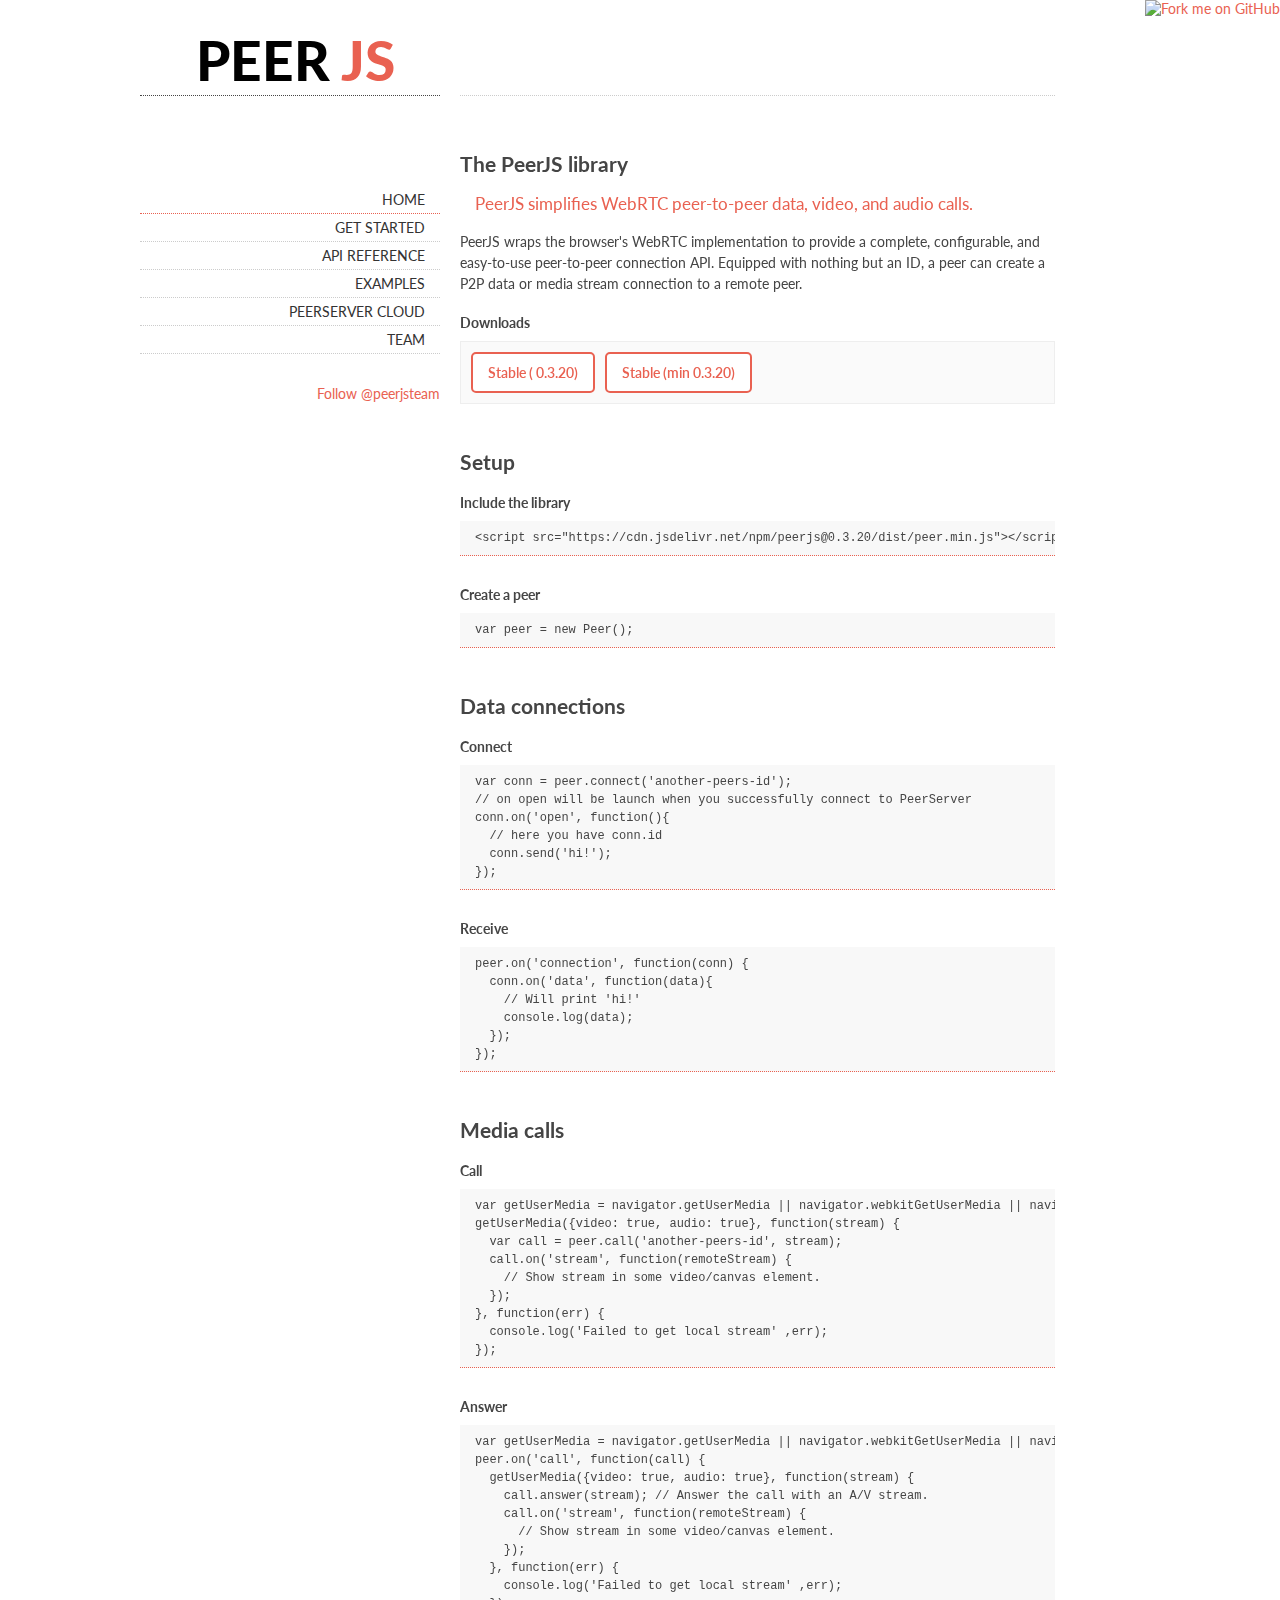
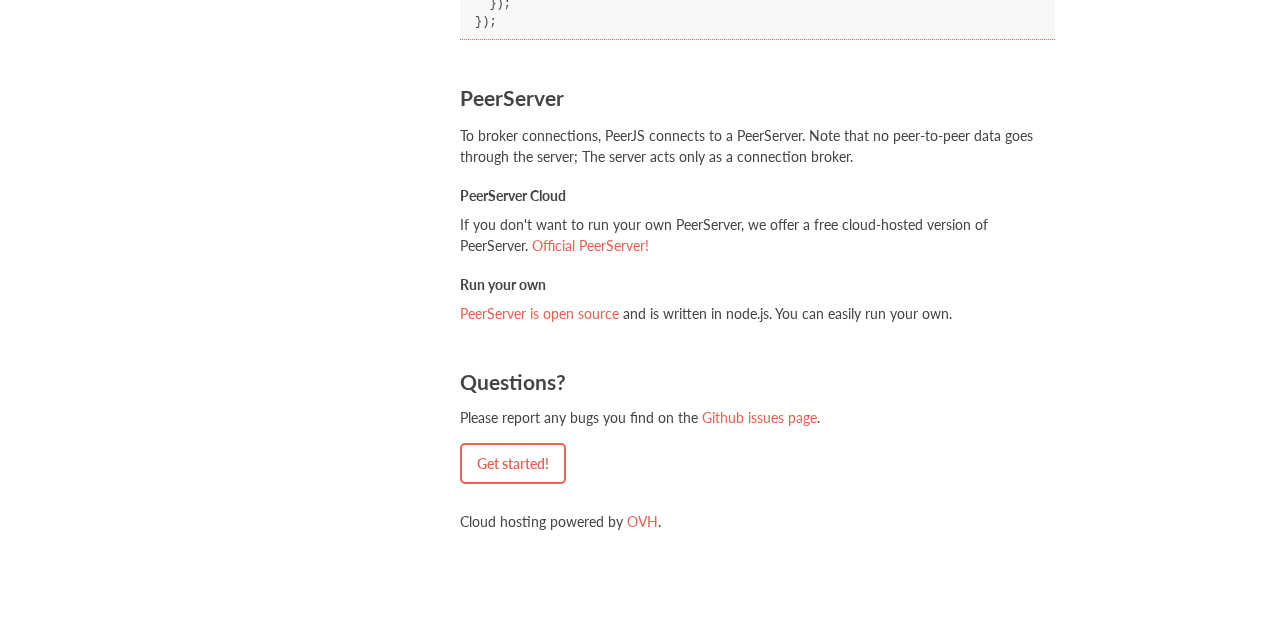
==== index.html @ 3c6e446f "init" ====
<!DOCTYPE HTML>
<html lang="en">

<head>
  <title>
    
      PeerJS - Simple peer-to-peer with WebRTC
        
  </title>
  <meta http-equiv="Content-Type" content="text/html; charset=utf-8">
  <meta http-equiv="Content-Language" content="en-us">
  <meta name="description" content="Where peers connect and data channels easily.">
  <meta name="keywords" content="peerjs datachannel p2p webrtc chrome firefox api
library peer js nodejs node javascript">

  <link href="css/style.css" rel="stylesheet" type="text/css">
  <link href="css/fonts.css" rel="stylesheet" type="text/css">
  <link href="css/button.css" rel="stylesheet" type="text/css">
  <link href="css/reveal.css" rel="stylesheet" type="text/css">
  <link href='https://fonts.googleapis.com/css?family=Lato:400,700,900italic' rel='stylesheet' type='text/css'>


  <script type="text/javascript" src="https://ajax.googleapis.com/ajax/libs/jquery/1.6.2/jquery.min.js"></script>
  <script type="text/javascript" src="js/jquery.reveal.js"></script>
  <script type="text/javascript" src="js/index.js"></script>
  <script type="text/javascript" src="js/account.js"></script>
  <link rel="shortcut icon" href="media/favicon.ico.html" />
</head>

<body>

  <a href="https://github.com/peers" id="gh-link">
    <img style="z-index: 9999;position: absolute; top: 0; right: 0; border: 0;" src="https://s3.amazonaws.com/github/ribbons/forkme_right_darkblue_121621.png"
      alt="Fork me on GitHub">
  </a>
  <div id="container">
    <div id="nav-wrap">
      <div class="sign">
        PEER
        <span class="highlight">JS</span>
      </div>
      <div id="nav">
        <a href="index.html" class="active"
          >Home</a>
        <!-- Summary, ideas, brief status. -->
        <a href="docs.html#start" >Get Started
        </a>
        <a href="docs.html#api">API Reference
        </a>
        <a href="examples.html">Examples
        </a>
        <!-- <a href="/examples" >Examples</a> -->
        <a href="peerserver.html" >PeerServer Cloud</a>
        <a href="team.html" >Team</a>
      </div>
      <div class="smbuttons">
        <iframe src="https://ghbtns.com/github-btn.html?user=peers&repo=peerjs&type=watch&count=true" allowtransparency="true" frameborder="0"
          scrolling="0" width="100" height="20"></iframe>
        <a href="https://twitter.com/peerjsteam" class="twitter-follow-button" data-show-count="false" data-lang="en">Follow @peerjsteam</a>
      </div>
    </div>
    <div id="content">
      <div id="aux-nav">
        
    <div></div>
    
      </div>
      <div id="text">
        <h2>The PeerJS library</h2>
<p class="tagline">PeerJS simplifies WebRTC peer-to-peer data, video, and audio calls.
</p>
<p>PeerJS wraps the browser's WebRTC implementation to provide a complete, configurable, and easy-to-use peer-to-peer connection
  API. Equipped with nothing but an ID, a peer can create a P2P data or media stream connection to a remote peer.

  <h4>Downloads</h4>
  <div class="downloads">
    <a href="https://cdn.jsdelivr.net/npm/peerjs@0.3.20/dist/peer.js" download>
      <div class="download beta">
        Stable (
        0.3.20)
      </div>
    </a>
    <a href="https://cdn.jsdelivr.net/npm/peerjs@0.3.20/dist/peer.min.js" download>
      <div class="download beta">
        Stable (min
        0.3.20)
      </div>
    </a>
    <div class="clear"></div>
  </div>

  <h2>Setup</h2>
  <h4>Include the library</h4>
  <pre>
&lt;script src="https://cdn.jsdelivr.net/npm/peerjs@0.3.20/dist/peer.min.js"&gt;&lt;/script&gt;
</pre>

  <h4>Create a peer</h4>
  <pre>
var peer = new Peer(); 
</pre>

  <h2>Data connections</h2>
  <h4>Connect</h4>
  <pre>
var conn = peer.connect('another-peers-id');
// on open will be launch when you successfully connect to PeerServer
conn.on('open', function(){
  // here you have conn.id
  conn.send('hi!');
});
</pre>
  <h4>Receive</h4>
  <pre>
peer.on('connection', function(conn) {
  conn.on('data', function(data){
    // Will print 'hi!'
    console.log(data);
  });
});
</pre>

  <h2>Media calls</h2>
  <h4>Call</h4>
  <pre>
var getUserMedia = navigator.getUserMedia || navigator.webkitGetUserMedia || navigator.mozGetUserMedia;
getUserMedia({video: true, audio: true}, function(stream) {
  var call = peer.call('another-peers-id', stream);
  call.on('stream', function(remoteStream) {
    // Show stream in some video/canvas element.
  });
}, function(err) {
  console.log('Failed to get local stream' ,err);
});
</pre>
  <h4>Answer</h4>
  <pre>
var getUserMedia = navigator.getUserMedia || navigator.webkitGetUserMedia || navigator.mozGetUserMedia;
peer.on('call', function(call) {
  getUserMedia({video: true, audio: true}, function(stream) {
    call.answer(stream); // Answer the call with an A/V stream.
    call.on('stream', function(remoteStream) {
      // Show stream in some video/canvas element.
    });
  }, function(err) {
    console.log('Failed to get local stream' ,err);
  });
});
</pre>


  <h2>PeerServer</h2>
  <p>To broker connections, PeerJS connects to a PeerServer. Note that no peer-to-peer data goes through the server; The
    server acts only as a connection broker.
  </p>
  <h4>PeerServer Cloud</h4>
  <p>If you don't want to run your own PeerServer, we offer a free cloud-hosted version of PeerServer.
    <a href="peerserver.html">Official PeerServer!
    </a>
  </p>
  <h4>Run your own</h4>
  <p>
    <a href="https://github.com/peers/peerjs-server">PeerServer is open source
    </a> and is written in node.js. You can easily run your own.</p>


  <h2>Questions?</h2>
  Please report any bugs you find on the
  <a href="https://github.com/peers/peerjs/issues">Github issues page</a>.
  <br/>
  <br>
  <a href="docs.html#start">
    <div class="download">Get started!</div>
  </a>
  <br>
  <br>
  <br>
  <br>
  <p>Cloud hosting powered by
    <a href="https://www.ovh.com">OVH</a>.</p>
      </div>
    </div>
  </div>
  <script>!function (d, s, id) { var js, fjs = d.getElementsByTagName(s)[0]; if (!d.getElementById(id)) { js = d.createElement(s); js.id = id; js.src = "//platform.twitter.com/widgets.js"; fjs.parentNode.insertBefore(js, fjs); } }(document, "script", "twitter-wjs");</script>
  <script type="text/javascript">

    var _gaq = _gaq || [];
    _gaq.push(['_setAccount', 'UA-38348438-1']);
    _gaq.push(['_setDomainName', 'peerjs.com']);
    _gaq.push(['_trackPageview']);

    (function () {
      var ga = document.createElement('script'); ga.type = 'text/javascript'; ga.async = true;
      ga.src = ('https:' == document.location.protocol ? 'https://ssl' : 'https://www') + '.google-analytics.com/ga.js';
      var s = document.getElementsByTagName('script')[0]; s.parentNode.insertBefore(ga, s);
    })();

  </script>
</body>

</html>
---- css/style.css ----
html {
  color: #000;
  background: #fff;
}
body,
div,
dl,
dt,
dd,
ul,
li,
ol,
pre,
code,
form,
fieldset,
legend,
input,
button,
textarea,
p,
blockquote,
th,
td {
  margin: 0;
  padding: 0;
}
table {
  border-collapse: collapse;
  border-spacing: 0;
}
fieldset,
img {
  border: 0;
}
address,
caption,
cite,
code,
dfn,
em,
th,
var,
optgroup {
  font-style: inherit;
  font-weight: inherit;
}
del,
ins {
  text-decoration: none;
}
li {
  list-style-type: none;
}
caption,
th {
  text-align: left;
}
q:before,
q:after {
  content: "";
}
abbr,
acronym {
  border: 0;
  font-variant: normal;
}
sup {
  vertical-align: baseline;
}
sub {
  vertical-align: baseline;
}
legend {
  color: #000;
}
input,
button,
textarea,
select,
optgroup,
option {
  font-family: inherit;
  font-size: inherit;
  font-style: inherit;
  font-weight: inherit;
}
input,
button,
textarea,
select {
  font-size: 100%;
}
a {
  outline: none;
} /* Gets rid of Firefox's dotted borders */
a img {
  border: none;
} /* Gets rid of IE's blue borders */

a,
a:visited {
  text-decoration: none;
  color: #e96151;
}
a:hover {
  color: #d94938;
}

h1,
h2,
h3,
h4 {
  margin: 10px 0;
  padding: 5px 0 0 0;
}

h2 {
  margin: 40px 0 15px;
}

h3 {
  margin: 10px 0 15px;
}

p,
ul,
ol,
table,
dl {
  margin: 0 0 15px;
}

.tagline {
  padding-left: 15px;
  font-size: 1.2em;
  color: #e96151;
}
#nav .active {
  border-bottom: 1px dotted #e96151;
}

tt {
  background-color: #f2f2f2;
  padding: 1px 2px;
}

code,
tt {
  font-family: Consolas, Inconsolata, "Bitstream Vera Sans Mono", Menlo, Monaco,
    "Andale Mono", "Courier New", monospace;
  font-size: 12px;
}

pre {
  margin: 0 0 25px;
  padding: 8px 15px;
  background: #f8f8f8;
  border-bottom: 1px dotted #e96151;
  overflow-x: auto;
  font-size: 12px;
  line-height: 18px;
  font-family: Consolas, Inconsolata, "Bitstream Vera Sans Mono", Menlo, Monaco,
    "Andale Mono", "Courier New", monospace;
}

html,
body {
  background-color: #fff;
  color: #333;
  min-height: 100%;
  font-family: Lato;
  font-weight: normal;
  color: #454545;
}

ul li:before {
  content: "-";
  position: relative;
  left: 0px;
  margin-right: 5px;
}
ul li {
  text-indent: 0px;
}
ul li {
  line-height: 1.4em;
}

#container {
  position: relative;
  margin: 25px auto 0 auto;
}

@media all and (min-width: 1112px) {
  html,
  body {
    font-size: 14px;
  }
  #container {
    width: 80%;
    max-width: 1000px;
  }
  #content {
    width: 70%;
    float: left;
  }
  .sign {
    background-size: 50px 50px;
    font-size: 55px;
    padding-right: 45px;
  }
  #nav {
    padding-top: 90px;
  }
  #nav-wrap {
    min-width: 250px;
    float: left;
    width: 30%;
  }
}

@media all and (max-width: 1112px) {
  html,
  body {
    font-size: 13px;
  }
  #container {
    width: 100%;
    max-width: 830px;
    min-width: 720px;
  }
  #content {
    width: 75%;
    float: left;
  }
  .sign {
    background-size: 35px 35px;
    font-size: 40px;
    padding-right: 35px;
  }
  #nav {
    padding-top: 90px;
  }
  #nav-wrap {
    min-width: 180px;
    float: left;
    width: 25%;
  }
}

#content,
#nav {
  height: 100%;
}

#content p {
  line-height: 1.5em;
}

/*#content ul li {
  display: block;
  background-color: #f8f8f8;
  padding: 3px 3px 3px 15px;
  margin-top: 5px;
}*/

#text {
  width: 85%;
  padding: 0 20px;
  background-color: #fff;
}

.sign {
  font-weight: 900;
  background-image: url(../media/logo.png.html);
  background-repeat: no-repeat;
  background-position: right center;
  text-align: right;
  color: #000;
  border-bottom: 1px dotted #454545;
  height: 70px;
  line-height: 70px;
}

@media (-webkit-min-device-pixel-ratio: 2), (min-resolution: 192dpi) {
  .sign {
    background-image: url(../media/logo_big.png.html);
  }
}

.sign .highlight {
  color: #e96151;
}
code .highlight {
  background-color: yellow;
}

#nav-wrap {
  background-color: #fff;
  text-align: right;
}
/* Navigation bar */
#nav {
  text-transform: uppercase;
}

#nav a {
  padding: 5px 15px 5px 5px;
  color: #333;
  display: block;
  text-decoration: none;
  text-shadow: 1px 1px 1px 2px #ccc;
  border-bottom: 1px dotted #ccc;
}

#nav a:hover {
  color: #e96151;
}

/* Table formatting */
.table-header {
  border-bottom: 1px dotted #e96151;
  text-transform: uppercase;
  margin-bottom: 10px;
}

.table-header .table-column {
  font-weight: bold;
}

.table-row {
  margin-bottom: 2px;
  border-bottom: 1px solid #f1f1f1;
}

.table-column {
  float: left;
  padding: 4px 0;
}

.clear {
  clear: both;
}

/* Dash page */
#apikeys .col-1 {
  width: 140px;
}

#apikeys .col-2 {
  width: 160px;
}
#apikeys .col-3 {
  float: right;
}

#apikeys,
.account {
  margin-bottom: 25px;
}

.account .col-1 {
  width: 200px;
}
.account .col-2 {
}
.account .col-3 {
  float: right;
}

/* Status page */
.notes-table {
  margin-bottom: 25px;
}
.notes-table .col-1,
.status-table .col-1 {
  width: 130px;
}
.notes-table .col-2,
.status-table .col-2 {
  width: 300px;
  float: right;
}

.status-table {
  margin-bottom: 25px;
}

.status-table .icon-ok {
  color: green;
}

.status-table .icon-remove {
  color: #666;
}
/* User Partial */

#aux-nav {
  width: 85%;
  height: 40px;
  margin-left: 20px;
  padding-top: 30px;
  position: relative;
  border-bottom: 1px dotted #ccc;
}

#text {
  margin: 50px 0 100px 0;
}

#account-menu {
  display: none;
  position: absolute;
  right: -8px;
  top: 30px;
  border: 1px solid #ccc;
  background-color: #fff;
  padding-top: 35px;
  width: 138px;
  z-index: 99;
}
.account-menu-item {
  margin: 2px;
  padding: 5px 20px 5px 0;
  text-align: right;
}

.account-menu-item:hover {
  background-color: #f8f8f8;
  cursor: pointer;
}

a .account-menu-item {
  color: #333;
}

#account-link {
  z-index: 100;
  right: 0;
  top: 40px;
  width: 100px;
  position: absolute;
  color: #666;
  line-height: 16px;
  padding-left: 20px;
  background-position: left center;
  background-repeat: no-repeat;
}
#account-link:hover,
#account-link.active {
  color: #333;
}

#login-link {
  z-index: 100;
  right: 0;
  top: 40px;
  position: absolute;
  color: #666;
  line-height: 16px;
  background-position: left center;
  background-repeat: no-repeat;
  text-align: right;
}

#login-link a {
  color: #333;
}

#login-link a:hover {
  color: #e96151;
}

/* Forms */
input[type="text"],
input[type="password"] {
  border: 0;
  font-size: 14px;
  padding: 8px 6px;
  border-bottom: 1px dotted #e96151;
  width: 226px;
  vertical-align: middle;
}
input[type="text"]:focus,
input[type="password"]:focus {
  outline: none;
  background-color: #f9f9f9;
}

.f-row {
  margin-bottom: 5px;
  height: 34px;
}

.f-col1 {
  float: left;
  line-height: 35px;
  text-align: left;
  height: 34px;
  margin-right: 25px;
}
.f-col2 {
  width: 238px;
  float: left;
  line-height: 35px;
}

.f-submit-row {
  text-align: center;
  margin: 30px 0 25px;
}

#login-box .f-col1,
#delete-modal .f-col1,
#editinfo-modal .f-col1 {
  width: 100px;
}

#register-modal .f-col1,
#deletekey-modal .f-col1,
#editpass-modal .f-col1 {
  width: 200px;
}

#newkey-modal .f-col1,
#editkey-modal .f-col1 {
  width: 250px;
}
#newkey-modal .f-col2,
#editkey-modal .f-col2 {
  width: 60px;
}
#newkey-modal input[type="text"],
#editkey-modal input[type="text"] {
  width: 50px;
}

#editplan-modal .f-row {
  height: 223px;
}

#editplan-modal .f-col1 {
  cursor: pointer;
  width: 277px;
  padding: 10px;
  border-right: 3px solid #fff;
  border-bottom: 3px solid #fff;
  border-radius: 2px;
  height: 200px;
}
#editplan-modal .f-col2 {
  cursor: pointer;
  width: 172px;
  padding: 10px;
  border-right: 3px solid #fff;
  border-bottom: 3px solid #fff;
  border-radius: 2px;
  height: 200px;
}

#editplan-modal .f-col1.selected {
  color: #fff;
  border-color: #f3aaa1;
  background-color: #e96151;
}

#editplan-modal .f-col2.selected {
  border-color: #eee;
  background-color: #f8f8f8;
}

.error-msg {
  display: none;
  color: red;
}

.cc-col {
  font-size: 10.5px;
}

/* Checkout */
.unmetered-plan {
  display: none;
}

.planselect {
  margin-bottom: 20px;
}

.downloads {
  background-color: #fafafa;
  border: 1px solid #eee;
  padding: 10px;
  margin-bottom: 20px;
}

.downloads h4 {
  padding: 0;
  margin-bottom: 10px;
}

.download,
.planchoice {
  transition: all 300ms;
  float: left;
  cursor: pointer;
  padding: 10px;
  border-right: 3px solid #fff;
  border-bottom: 3px solid #fff;
  border-radius: 2px;
  margin-bottom: 10px;
}

.download {
  background-color: #fff;
  border: 2px solid #e96151;
  margin: 0 10px 0 0;
  padding: 10px 15px;
  font-weight: 600;
  border-radius: 5px;
}

.planchoice h2 {
  padding: 0;
  margin-bottom: 5px;
}

.download:hover {
  border-color: #d94938;
  color: #d94938;
}

.planchoice:hover {
  opacity: 0.7;
}

.planchoice.free {
  color: #fff;
  width: 210px;
  margin-right: 10px;
  background-color: #33b8ff;
}

.planchoice.unmetered {
  color: #fff;
  width: 210px;
  background-color: #e96151;
}

/** Team page */
.person {
  margin-bottom: 30px;
}
.person .img {
  border-bottom: 4px solid #e96151;
}
.person .text {
}

.person .img {
  height: 90px;
  background: left bottom no-repeat;
  background-size: cover;
}
.person h3 {
  padding: 0;
  margin-bottom: 5px;
}

.person .img#michelle {
  background-image: url(../media/mb.jpg.html);
}
.person .img#eric {
  background-image: url(../media/ez.jpg.html);
}

.random_tagline {
  color: #e96151;
  font-weight: 700;
}

.smbuttons {
  margin-top: 25px;
  text-align: right;
}

.warning {
  font-weight: bold;
  margin-bottom: 15px;
  padding: 10px;
  background-color: #f8f8f8;
}
---- css/fonts.css ----
/*!
 *  Font Awesome 3.0.2
 *  the iconic font designed for use with Twitter Bootstrap
 *  -------------------------------------------------------
 *  The full suite of pictographic icons, examples, and documentation
 *  can be found at: http://fortawesome.github.com/Font-Awesome/
 *
 *  License
 *  -------------------------------------------------------
 *  - The Font Awesome font is licensed under the SIL Open Font License - http://scripts.sil.org/OFL
 *  - Font Awesome CSS, LESS, and SASS files are licensed under the MIT License -
 *    http://opensource.org/licenses/mit-license.html
 *  - The Font Awesome pictograms are licensed under the CC BY 3.0 License - http://creativecommons.org/licenses/by/3.0/
 *  - Attribution is no longer required in Font Awesome 3.0, but much appreciated:
 *    "Font Awesome by Dave Gandy - http://fortawesome.github.com/Font-Awesome"

 *  Contact
 *  -------------------------------------------------------
 *  Email: dave@davegandy.com
 *  Twitter: http://twitter.com/fortaweso_me
 *  Work: Lead Product Designer @ http://kyruus.com
 */
@font-face {
  font-family: 'FontAwesome';
  src: url('../fonts/fontawesome-webfont.eot%3Fv=3.0.1');
  src: url('../fonts/fontawesome-webfont.eot%3F') format('embedded-opentype'),
    url('../fonts/fontawesome-webfont.woff%3Fv=3.0.1') format('woff'),
    url('../fonts/fontawesome-webfont.ttf%3Fv=3.0.1') format('truetype');
  font-weight: normal;
  font-style: normal;
}
/*  Font Awesome styles
    ------------------------------------------------------- */
[class^="icon-"],
[class*=" icon-"] {
  font-family: FontAwesome;
  font-weight: normal;
  font-style: normal;
  text-decoration: inherit;
  -webkit-font-smoothing: antialiased;

  /* sprites.less reset */
  display: inline;
  width: auto;
  height: auto;
  line-height: normal;
  vertical-align: baseline;
  background-image: none;
  background-position: 0% 0%;
  background-repeat: repeat;
  margin-top: 0;
}
/* more sprites.less reset */
.icon-white,
.nav-pills > .active > a > [class^="icon-"],
.nav-pills > .active > a > [class*=" icon-"],
.nav-list > .active > a > [class^="icon-"],
.nav-list > .active > a > [class*=" icon-"],
.navbar-inverse .nav > .active > a > [class^="icon-"],
.navbar-inverse .nav > .active > a > [class*=" icon-"],
.dropdown-menu > li > a:hover > [class^="icon-"],
.dropdown-menu > li > a:hover > [class*=" icon-"],
.dropdown-menu > .active > a > [class^="icon-"],
.dropdown-menu > .active > a > [class*=" icon-"],
.dropdown-submenu:hover > a > [class^="icon-"],
.dropdown-submenu:hover > a > [class*=" icon-"] {
  background-image: none;
}
[class^="icon-"]:before,
[class*=" icon-"]:before {
  text-decoration: inherit;
  display: inline-block;
  speak: none;
}
/* makes sure icons active on rollover in links */
a [class^="icon-"],
a [class*=" icon-"] {
  display: inline-block;
}
/* makes the font 33% larger relative to the icon container */
.icon-large:before {
  vertical-align: -10%;
  font-size: 1.3333333333333333em;
}
.btn [class^="icon-"],
.nav [class^="icon-"],
.btn [class*=" icon-"],
.nav [class*=" icon-"] {
  display: inline;
  /* keeps button heights with and without icons the same */

}
.btn [class^="icon-"].icon-large,
.nav [class^="icon-"].icon-large,
.btn [class*=" icon-"].icon-large,
.nav [class*=" icon-"].icon-large {
  line-height: .9em;
}

.icon-muted {
  color: #eeeeee;
}
.icon-border {
  border: solid 1px #eeeeee;
  padding: .2em .25em .15em;
  -webkit-border-radius: 3px;
  -moz-border-radius: 3px;
  border-radius: 3px;
}
.icon-2x {
  font-size: 2em;
}
.icon-2x.icon-border {
  border-width: 2px;
  -webkit-border-radius: 4px;
  -moz-border-radius: 4px;
  border-radius: 4px;
}
.icon-3x {
  font-size: 3em;
}
.icon-3x.icon-border {
  border-width: 3px;
  -webkit-border-radius: 5px;
  -moz-border-radius: 5px;
  border-radius: 5px;
}
.icon-4x {
  font-size: 4em;
}
.icon-4x.icon-border {
  border-width: 4px;
  -webkit-border-radius: 6px;
  -moz-border-radius: 6px;
  border-radius: 6px;
}
.pull-right {
  float: right;
}
.pull-left {
  float: left;
}
[class^="icon-"].pull-left,
[class*=" icon-"].pull-left {
  margin-right: .3em;
}
[class^="icon-"].pull-right,
[class*=" icon-"].pull-right {
  margin-left: .3em;
}
.btn [class^="icon-"].pull-left.icon-2x,
.btn [class*=" icon-"].pull-left.icon-2x,
.btn [class^="icon-"].pull-right.icon-2x,
.btn [class*=" icon-"].pull-right.icon-2x {
  margin-top: .18em;
}
.btn [class^="icon-"].icon-spin.icon-large,
.btn [class*=" icon-"].icon-spin.icon-large {
  line-height: .8em;
}
.btn.btn-small [class^="icon-"].pull-left.icon-2x,
.btn.btn-small [class*=" icon-"].pull-left.icon-2x,
.btn.btn-small [class^="icon-"].pull-right.icon-2x,
.btn.btn-small [class*=" icon-"].pull-right.icon-2x {
  margin-top: .25em;
}
.btn.btn-large [class^="icon-"],
.btn.btn-large [class*=" icon-"] {
  margin-top: 0;
}
.btn.btn-large [class^="icon-"].pull-left.icon-2x,
.btn.btn-large [class*=" icon-"].pull-left.icon-2x,
.btn.btn-large [class^="icon-"].pull-right.icon-2x,
.btn.btn-large [class*=" icon-"].pull-right.icon-2x {
  margin-top: .05em;
}
.btn.btn-large [class^="icon-"].pull-left.icon-2x,
.btn.btn-large [class*=" icon-"].pull-left.icon-2x {
  margin-right: .2em;
}
.btn.btn-large [class^="icon-"].pull-right.icon-2x,
.btn.btn-large [class*=" icon-"].pull-right.icon-2x {
  margin-left: .2em;
}
/*  Font Awesome uses the Unicode Private Use Area (PUA) to ensure screen
    readers do not read off random characters that represent icons */
.icon-glass:before                { content: "\f000"; }
.icon-music:before                { content: "\f001"; }
.icon-search:before               { content: "\f002"; }
.icon-envelope:before             { content: "\f003"; }
.icon-heart:before                { content: "\f004"; }
.icon-star:before                 { content: "\f005"; }
.icon-star-empty:before           { content: "\f006"; }
.icon-user:before                 { content: "\f007"; }
.icon-film:before                 { content: "\f008"; }
.icon-th-large:before             { content: "\f009"; }
.icon-th:before                   { content: "\f00a"; }
.icon-th-list:before              { content: "\f00b"; }
.icon-ok:before                   { content: "\f00c"; }
.icon-remove:before               { content: "\f00d"; }
.icon-zoom-in:before              { content: "\f00e"; }

.icon-zoom-out:before             { content: "\f010"; }
.icon-off:before                  { content: "\f011"; }
.icon-signal:before               { content: "\f012"; }
.icon-cog:before                  { content: "\f013"; }
.icon-trash:before                { content: "\f014"; }
.icon-home:before                 { content: "\f015"; }
.icon-file:before                 { content: "\f016"; }
.icon-time:before                 { content: "\f017"; }
.icon-road:before                 { content: "\f018"; }
.icon-download-alt:before         { content: "\f019"; }
.icon-download:before             { content: "\f01a"; }
.icon-upload:before               { content: "\f01b"; }
.icon-inbox:before                { content: "\f01c"; }
.icon-play-circle:before          { content: "\f01d"; }
.icon-repeat:before               { content: "\f01e"; }

/* \f020 doesn't work in Safari. all shifted one down */
.icon-refresh:before              { content: "\f021"; }
.icon-list-alt:before             { content: "\f022"; }
.icon-lock:before                 { content: "\f023"; }
.icon-flag:before                 { content: "\f024"; }
.icon-headphones:before           { content: "\f025"; }
.icon-volume-off:before           { content: "\f026"; }
.icon-volume-down:before          { content: "\f027"; }
.icon-volume-up:before            { content: "\f028"; }
.icon-qrcode:before               { content: "\f029"; }
.icon-barcode:before              { content: "\f02a"; }
.icon-tag:before                  { content: "\f02b"; }
.icon-tags:before                 { content: "\f02c"; }
.icon-book:before                 { content: "\f02d"; }
.icon-bookmark:before             { content: "\f02e"; }
.icon-print:before                { content: "\f02f"; }

.icon-camera:before               { content: "\f030"; }
.icon-font:before                 { content: "\f031"; }
.icon-bold:before                 { content: "\f032"; }
.icon-italic:before               { content: "\f033"; }
.icon-text-height:before          { content: "\f034"; }
.icon-text-width:before           { content: "\f035"; }
.icon-align-left:before           { content: "\f036"; }
.icon-align-center:before         { content: "\f037"; }
.icon-align-right:before          { content: "\f038"; }
.icon-align-justify:before        { content: "\f039"; }
.icon-list:before                 { content: "\f03a"; }
.icon-indent-left:before          { content: "\f03b"; }
.icon-indent-right:before         { content: "\f03c"; }
.icon-facetime-video:before       { content: "\f03d"; }
.icon-picture:before              { content: "\f03e"; }

.icon-pencil:before               { content: "\f040"; }
.icon-map-marker:before           { content: "\f041"; }
.icon-adjust:before               { content: "\f042"; }
.icon-tint:before                 { content: "\f043"; }
.icon-edit:before                 { content: "\f044"; }
.icon-share:before                { content: "\f045"; }
.icon-check:before                { content: "\f046"; }
.icon-move:before                 { content: "\f047"; }
.icon-step-backward:before        { content: "\f048"; }
.icon-fast-backward:before        { content: "\f049"; }
.icon-backward:before             { content: "\f04a"; }
.icon-play:before                 { content: "\f04b"; }
.icon-pause:before                { content: "\f04c"; }
.icon-stop:before                 { content: "\f04d"; }
.icon-forward:before              { content: "\f04e"; }

.icon-fast-forward:before         { content: "\f050"; }
.icon-step-forward:before         { content: "\f051"; }
.icon-eject:before                { content: "\f052"; }
.icon-chevron-left:before         { content: "\f053"; }
.icon-chevron-right:before        { content: "\f054"; }
.icon-plus-sign:before            { content: "\f055"; }
.icon-minus-sign:before           { content: "\f056"; }
.icon-remove-sign:before          { content: "\f057"; }
.icon-ok-sign:before              { content: "\f058"; }
.icon-question-sign:before        { content: "\f059"; }
.icon-info-sign:before            { content: "\f05a"; }
.icon-screenshot:before           { content: "\f05b"; }
.icon-remove-circle:before        { content: "\f05c"; }
.icon-ok-circle:before            { content: "\f05d"; }
.icon-ban-circle:before           { content: "\f05e"; }

.icon-arrow-left:before           { content: "\f060"; }
.icon-arrow-right:before          { content: "\f061"; }
.icon-arrow-up:before             { content: "\f062"; }
.icon-arrow-down:before           { content: "\f063"; }
.icon-share-alt:before            { content: "\f064"; }
.icon-resize-full:before          { content: "\f065"; }
.icon-resize-small:before         { content: "\f066"; }
.icon-plus:before                 { content: "\f067"; }
.icon-minus:before                { content: "\f068"; }
.icon-asterisk:before             { content: "\f069"; }
.icon-exclamation-sign:before     { content: "\f06a"; }
.icon-gift:before                 { content: "\f06b"; }
.icon-leaf:before                 { content: "\f06c"; }
.icon-fire:before                 { content: "\f06d"; }
.icon-eye-open:before             { content: "\f06e"; }

.icon-eye-close:before            { content: "\f070"; }
.icon-warning-sign:before         { content: "\f071"; }
.icon-plane:before                { content: "\f072"; }
.icon-calendar:before             { content: "\f073"; }
.icon-random:before               { content: "\f074"; }
.icon-comment:before              { content: "\f075"; }
.icon-magnet:before               { content: "\f076"; }
.icon-chevron-up:before           { content: "\f077"; }
.icon-chevron-down:before         { content: "\f078"; }
.icon-retweet:before              { content: "\f079"; }
.icon-shopping-cart:before        { content: "\f07a"; }
.icon-folder-close:before         { content: "\f07b"; }
.icon-folder-open:before          { content: "\f07c"; }
.icon-resize-vertical:before      { content: "\f07d"; }
.icon-resize-horizontal:before    { content: "\f07e"; }

.icon-bar-chart:before            { content: "\f080"; }
.icon-twitter-sign:before         { content: "\f081"; }
.icon-facebook-sign:before        { content: "\f082"; }
.icon-camera-retro:before         { content: "\f083"; }
.icon-key:before                  { content: "\f084"; }
.icon-cogs:before                 { content: "\f085"; }
.icon-comments:before             { content: "\f086"; }
.icon-thumbs-up:before            { content: "\f087"; }
.icon-thumbs-down:before          { content: "\f088"; }
.icon-star-half:before            { content: "\f089"; }
.icon-heart-empty:before          { content: "\f08a"; }
.icon-signout:before              { content: "\f08b"; }
.icon-linkedin-sign:before        { content: "\f08c"; }
.icon-pushpin:before              { content: "\f08d"; }
.icon-external-link:before        { content: "\f08e"; }

.icon-signin:before               { content: "\f090"; }
.icon-trophy:before               { content: "\f091"; }
.icon-github-sign:before          { content: "\f092"; }
.icon-upload-alt:before           { content: "\f093"; }
.icon-lemon:before                { content: "\f094"; }
.icon-phone:before                { content: "\f095"; }
.icon-check-empty:before          { content: "\f096"; }
.icon-bookmark-empty:before       { content: "\f097"; }
.icon-phone-sign:before           { content: "\f098"; }
.icon-twitter:before              { content: "\f099"; }
.icon-facebook:before             { content: "\f09a"; }
.icon-github:before               { content: "\f09b"; }
.icon-unlock:before               { content: "\f09c"; }
.icon-credit-card:before          { content: "\f09d"; }
.icon-rss:before                  { content: "\f09e"; }

.icon-hdd:before                  { content: "\f0a0"; }
.icon-bullhorn:before             { content: "\f0a1"; }
.icon-bell:before                 { content: "\f0a2"; }
.icon-certificate:before          { content: "\f0a3"; }
.icon-hand-right:before           { content: "\f0a4"; }
.icon-hand-left:before            { content: "\f0a5"; }
.icon-hand-up:before              { content: "\f0a6"; }
.icon-hand-down:before            { content: "\f0a7"; }
.icon-circle-arrow-left:before    { content: "\f0a8"; }
.icon-circle-arrow-right:before   { content: "\f0a9"; }
.icon-circle-arrow-up:before      { content: "\f0aa"; }
.icon-circle-arrow-down:before    { content: "\f0ab"; }
.icon-globe:before                { content: "\f0ac"; }
.icon-wrench:before               { content: "\f0ad"; }
.icon-tasks:before                { content: "\f0ae"; }

.icon-filter:before               { content: "\f0b0"; }
.icon-briefcase:before            { content: "\f0b1"; }
.icon-fullscreen:before           { content: "\f0b2"; }

.icon-group:before                { content: "\f0c0"; }
.icon-link:before                 { content: "\f0c1"; }
.icon-cloud:before                { content: "\f0c2"; }
.icon-beaker:before               { content: "\f0c3"; }
.icon-cut:before                  { content: "\f0c4"; }
.icon-copy:before                 { content: "\f0c5"; }
.icon-paper-clip:before           { content: "\f0c6"; }
.icon-save:before                 { content: "\f0c7"; }
.icon-sign-blank:before           { content: "\f0c8"; }
.icon-reorder:before              { content: "\f0c9"; }
.icon-list-ul:before              { content: "\f0ca"; }
.icon-list-ol:before              { content: "\f0cb"; }
.icon-strikethrough:before        { content: "\f0cc"; }
.icon-underline:before            { content: "\f0cd"; }
.icon-table:before                { content: "\f0ce"; }

.icon-magic:before                { content: "\f0d0"; }
.icon-truck:before                { content: "\f0d1"; }
.icon-pinterest:before            { content: "\f0d2"; }
.icon-pinterest-sign:before       { content: "\f0d3"; }
.icon-google-plus-sign:before     { content: "\f0d4"; }
.icon-google-plus:before          { content: "\f0d5"; }
.icon-money:before                { content: "\f0d6"; }
.icon-caret-down:before           { content: "\f0d7"; }
.icon-caret-up:before             { content: "\f0d8"; }
.icon-caret-left:before           { content: "\f0d9"; }
.icon-caret-right:before          { content: "\f0da"; }
.icon-columns:before              { content: "\f0db"; }
.icon-sort:before                 { content: "\f0dc"; }
.icon-sort-down:before            { content: "\f0dd"; }
.icon-sort-up:before              { content: "\f0de"; }

.icon-envelope-alt:before         { content: "\f0e0"; }
.icon-linkedin:before             { content: "\f0e1"; }
.icon-undo:before                 { content: "\f0e2"; }
.icon-legal:before                { content: "\f0e3"; }
.icon-dashboard:before            { content: "\f0e4"; }
.icon-comment-alt:before          { content: "\f0e5"; }
.icon-comments-alt:before         { content: "\f0e6"; }
.icon-bolt:before                 { content: "\f0e7"; }
.icon-sitemap:before              { content: "\f0e8"; }
.icon-umbrella:before             { content: "\f0e9"; }
.icon-paste:before                { content: "\f0ea"; }
.icon-lightbulb:before            { content: "\f0eb"; }
.icon-exchange:before             { content: "\f0ec"; }
.icon-cloud-download:before       { content: "\f0ed"; }
.icon-cloud-upload:before         { content: "\f0ee"; }

.icon-user-md:before              { content: "\f0f0"; }
.icon-stethoscope:before          { content: "\f0f1"; }
.icon-suitcase:before             { content: "\f0f2"; }
.icon-bell-alt:before             { content: "\f0f3"; }
.icon-coffee:before               { content: "\f0f4"; }
.icon-food:before                 { content: "\f0f5"; }
.icon-file-alt:before             { content: "\f0f6"; }
.icon-building:before             { content: "\f0f7"; }
.icon-hospital:before             { content: "\f0f8"; }
.icon-ambulance:before            { content: "\f0f9"; }
.icon-medkit:before               { content: "\f0fa"; }
.icon-fighter-jet:before          { content: "\f0fb"; }
.icon-beer:before                 { content: "\f0fc"; }
.icon-h-sign:before               { content: "\f0fd"; }
.icon-plus-sign-alt:before        { content: "\f0fe"; }

.icon-double-angle-left:before    { content: "\f100"; }
.icon-double-angle-right:before   { content: "\f101"; }
.icon-double-angle-up:before      { content: "\f102"; }
.icon-double-angle-down:before    { content: "\f103"; }
.icon-angle-left:before           { content: "\f104"; }
.icon-angle-right:before          { content: "\f105"; }
.icon-angle-up:before             { content: "\f106"; }
.icon-angle-down:before           { content: "\f107"; }
.icon-desktop:before              { content: "\f108"; }
.icon-laptop:before               { content: "\f109"; }
.icon-tablet:before               { content: "\f10a"; }
.icon-mobile-phone:before         { content: "\f10b"; }
.icon-circle-blank:before         { content: "\f10c"; }
.icon-quote-left:before           { content: "\f10d"; }
.icon-quote-right:before          { content: "\f10e"; }

.icon-spinner:before              { content: "\f110"; }
.icon-circle:before               { content: "\f111"; }
.icon-reply:before                { content: "\f112"; }
.icon-github-alt:before           { content: "\f113"; }
.icon-folder-close-alt:before     { content: "\f114"; }
.icon-folder-open-alt:before      { content: "\f115"; }
---- css/button.css ----
a.btn.btn-danger, a.btn.btn-danger:hover, a.btn.btn-danger:visited {
  color: #fff;
}

a.btn {
  color: #333;
}

.btn {
  display: inline-block;
  *display: inline;
  padding: 4px 12px;
  margin-bottom: 0;
  *margin-left: .3em;
  font-size: 14px;
  line-height: 20px;
  color: #fff;
  text-align: center;
  text-shadow: 0 1px 1px rgba(255, 255, 255, 0.75);
  vertical-align: middle;
  cursor: pointer;
  background-color: #f5f5f5;
  *background-color: #e6e6e6;
  background-image: -moz-linear-gradient(top, #ffffff, #e6e6e6);
  background-image: -webkit-gradient(linear, 0 0, 0 100%, from(#ffffff), to(#e6e6e6));
  background-image: -webkit-linear-gradient(top, #ffffff, #e6e6e6);
  background-image: -o-linear-gradient(top, #ffffff, #e6e6e6);
  background-image: linear-gradient(to bottom, #ffffff, #e6e6e6);
  background-repeat: repeat-x;
  border: 1px solid #bbbbbb;
  *border: 0;
  border-color: #e6e6e6 #e6e6e6 #bfbfbf;
  border-color: rgba(0, 0, 0, 0.1) rgba(0, 0, 0, 0.1) rgba(0, 0, 0, 0.25);
  border-bottom-color: #a2a2a2;
  -webkit-border-radius: 4px;
     -moz-border-radius: 4px;
          border-radius: 4px;
  filter: progid:DXImageTransform.Microsoft.gradient(startColorstr='#ffffffff', endColorstr='#ffe6e6e6', GradientType=0);
  filter: progid:DXImageTransform.Microsoft.gradient(enabled=false);
  *zoom: 1;
  -webkit-box-shadow: inset 0 1px 0 rgba(255, 255, 255, 0.2), 0 1px 2px rgba(0, 0, 0, 0.05);
     -moz-box-shadow: inset 0 1px 0 rgba(255, 255, 255, 0.2), 0 1px 2px rgba(0, 0, 0, 0.05);
          box-shadow: inset 0 1px 0 rgba(255, 255, 255, 0.2), 0 1px 2px rgba(0, 0, 0, 0.05);
}

.btn:hover,
.btn:active,
.btn.active,
.btn.disabled,
.btn[disabled] {
  color: #333333;
  background-color: #e6e6e6;
  *background-color: #d9d9d9;
}

.btn:active,
.btn.active {
  background-color: #cccccc \9;
}

.btn:first-child {
  *margin-left: 0;
}

.btn:hover {
  color: #333333;
  text-decoration: none;
  background-position: 0 -15px;
  -webkit-transition: background-position 0.1s linear;
     -moz-transition: background-position 0.1s linear;
       -o-transition: background-position 0.1s linear;
          transition: background-position 0.1s linear;
}

.btn:focus {
  outline: thin dotted #333;
  outline: 5px auto -webkit-focus-ring-color;
  outline-offset: -2px;
}

.btn.active,
.btn:active {
  background-image: none;
  outline: 0;
  -webkit-box-shadow: inset 0 2px 4px rgba(0, 0, 0, 0.15), 0 1px 2px rgba(0, 0, 0, 0.05);
     -moz-box-shadow: inset 0 2px 4px rgba(0, 0, 0, 0.15), 0 1px 2px rgba(0, 0, 0, 0.05);
          box-shadow: inset 0 2px 4px rgba(0, 0, 0, 0.15), 0 1px 2px rgba(0, 0, 0, 0.05);
}

.btn.disabled,
.btn[disabled] {
  cursor: default;
  background-image: none;
  opacity: 0.65;
  filter: alpha(opacity=65);
  -webkit-box-shadow: none;
     -moz-box-shadow: none;
          box-shadow: none;
}

.btn-large {
  padding: 11px 19px;
  font-size: 17.5px;
  -webkit-border-radius: 6px;
     -moz-border-radius: 6px;
          border-radius: 6px;
}

.btn-large [class^="icon-"],
.btn-large [class*=" icon-"] {
  margin-top: 4px;
}

.btn-small {
  padding: 2px 10px;
  font-size: 11.9px;
  -webkit-border-radius: 3px;
     -moz-border-radius: 3px;
          border-radius: 3px;
}

.btn-small [class^="icon-"],
.btn-small [class*=" icon-"] {
  margin-top: 0;
}

.btn-mini [class^="icon-"],
.btn-mini [class*=" icon-"] {
  margin-top: -1px;
}

.btn-mini {
  padding: 0 6px;
  font-size: 10.5px;
  font-weight: normal;
  text-transform: none;
  -webkit-border-radius: 3px;
     -moz-border-radius: 3px;
          border-radius: 3px;
}

.btn-block {
  display: block;
  width: 100%;
  padding-right: 0;
  padding-left: 0;
  -webkit-box-sizing: border-box;
     -moz-box-sizing: border-box;
          box-sizing: border-box;
}

.btn-block + .btn-block {
  margin-top: 5px;
}

input[type="submit"].btn-block,
input[type="reset"].btn-block,
input[type="button"].btn-block {
  width: 100%;
}

.btn-primary.active,
.btn-warning.active,
.btn-danger.active,
.btn-success.active,
.btn-info.active,
.btn-inverse.active {
  color: rgba(255, 255, 255, 0.75);
}

.btn {
  border-color: #c5c5c5;
  border-color: rgba(0, 0, 0, 0.15) rgba(0, 0, 0, 0.15) rgba(0, 0, 0, 0.25);
}

.btn-primary {
  color: #ffffff;
  text-shadow: 0 -1px 0 rgba(0, 0, 0, 0.25);
  background-color: #006dcc;
  *background-color: #0044cc;
  background-image: -moz-linear-gradient(top, #0088cc, #0044cc);
  background-image: -webkit-gradient(linear, 0 0, 0 100%, from(#0088cc), to(#0044cc));
  background-image: -webkit-linear-gradient(top, #0088cc, #0044cc);
  background-image: -o-linear-gradient(top, #0088cc, #0044cc);
  background-image: linear-gradient(to bottom, #0088cc, #0044cc);
  background-repeat: repeat-x;
  border-color: #0044cc #0044cc #002a80;
  border-color: rgba(0, 0, 0, 0.1) rgba(0, 0, 0, 0.1) rgba(0, 0, 0, 0.25);
  filter: progid:DXImageTransform.Microsoft.gradient(startColorstr='#ff0088cc', endColorstr='#ff0044cc', GradientType=0);
  filter: progid:DXImageTransform.Microsoft.gradient(enabled=false);
}

.btn-primary:hover,
.btn-primary:active,
.btn-primary.active,
.btn-primary.disabled,
.btn-primary[disabled] {
  color: #ffffff;
  background-color: #0044cc;
  *background-color: #003bb3;
}

.btn-primary:active,
.btn-primary.active {
  background-color: #003399 \9;
}

.btn-warning {
  color: #ffffff;
  text-shadow: 0 -1px 0 rgba(0, 0, 0, 0.25);
  background-color: #faa732;
  *background-color: #f89406;
  background-image: -moz-linear-gradient(top, #fbb450, #f89406);
  background-image: -webkit-gradient(linear, 0 0, 0 100%, from(#fbb450), to(#f89406));
  background-image: -webkit-linear-gradient(top, #fbb450, #f89406);
  background-image: -o-linear-gradient(top, #fbb450, #f89406);
  background-image: linear-gradient(to bottom, #fbb450, #f89406);
  background-repeat: repeat-x;
  border-color: #f89406 #f89406 #ad6704;
  border-color: rgba(0, 0, 0, 0.1) rgba(0, 0, 0, 0.1) rgba(0, 0, 0, 0.25);
  filter: progid:DXImageTransform.Microsoft.gradient(startColorstr='#fffbb450', endColorstr='#fff89406', GradientType=0);
  filter: progid:DXImageTransform.Microsoft.gradient(enabled=false);
}

.btn-warning:hover,
.btn-warning:active,
.btn-warning.active,
.btn-warning.disabled,
.btn-warning[disabled] {
  color: #ffffff;
  background-color: #f89406;
  *background-color: #df8505;
}

.btn-warning:active,
.btn-warning.active {
  background-color: #c67605 \9;
}

.btn-danger {
  color: #ffffff;
  text-shadow: 0 -1px 0 rgba(0, 0, 0, 0.25);
  background-color: #da4f49;
  *background-color: #bd362f;
  background-image: -moz-linear-gradient(top, #ee5f5b, #bd362f);
  background-image: -webkit-gradient(linear, 0 0, 0 100%, from(#ee5f5b), to(#bd362f));
  background-image: -webkit-linear-gradient(top, #ee5f5b, #bd362f);
  background-image: -o-linear-gradient(top, #ee5f5b, #bd362f);
  background-image: linear-gradient(to bottom, #ee5f5b, #bd362f);
  background-repeat: repeat-x;
  border-color: #bd362f #bd362f #802420;
  border-color: rgba(0, 0, 0, 0.1) rgba(0, 0, 0, 0.1) rgba(0, 0, 0, 0.25);
  filter: progid:DXImageTransform.Microsoft.gradient(startColorstr='#ffee5f5b', endColorstr='#ffbd362f', GradientType=0);
  filter: progid:DXImageTransform.Microsoft.gradient(enabled=false);
}

.btn-danger:hover,
.btn-danger:active,
.btn-danger.active,
.btn-danger.disabled,
.btn-danger[disabled] {
  color: #ffffff;
  background-color: #bd362f;
  *background-color: #a9302a;
}

.btn-danger:active,
.btn-danger.active {
  background-color: #942a25 \9;
}

.btn-success {
  color: #ffffff;
  text-shadow: 0 -1px 0 rgba(0, 0, 0, 0.25);
  background-color: #5bb75b;
  *background-color: #51a351;
  background-image: -moz-linear-gradient(top, #62c462, #51a351);
  background-image: -webkit-gradient(linear, 0 0, 0 100%, from(#62c462), to(#51a351));
  background-image: -webkit-linear-gradient(top, #62c462, #51a351);
  background-image: -o-linear-gradient(top, #62c462, #51a351);
  background-image: linear-gradient(to bottom, #62c462, #51a351);
  background-repeat: repeat-x;
  border-color: #51a351 #51a351 #387038;
  border-color: rgba(0, 0, 0, 0.1) rgba(0, 0, 0, 0.1) rgba(0, 0, 0, 0.25);
  filter: progid:DXImageTransform.Microsoft.gradient(startColorstr='#ff62c462', endColorstr='#ff51a351', GradientType=0);
  filter: progid:DXImageTransform.Microsoft.gradient(enabled=false);
}

.btn-success:hover,
.btn-success:active,
.btn-success.active,
.btn-success.disabled,
.btn-success[disabled] {
  color: #ffffff;
  background-color: #51a351;
  *background-color: #499249;
}

.btn-success:active,
.btn-success.active {
  background-color: #408140 \9;
}

.btn-info {
  color: #ffffff;
  text-shadow: 0 -1px 0 rgba(0, 0, 0, 0.25);
  background-color: #49afcd;
  *background-color: #2f96b4;
  background-image: -moz-linear-gradient(top, #5bc0de, #2f96b4);
  background-image: -webkit-gradient(linear, 0 0, 0 100%, from(#5bc0de), to(#2f96b4));
  background-image: -webkit-linear-gradient(top, #5bc0de, #2f96b4);
  background-image: -o-linear-gradient(top, #5bc0de, #2f96b4);
  background-image: linear-gradient(to bottom, #5bc0de, #2f96b4);
  background-repeat: repeat-x;
  border-color: #2f96b4 #2f96b4 #1f6377;
  border-color: rgba(0, 0, 0, 0.1) rgba(0, 0, 0, 0.1) rgba(0, 0, 0, 0.25);
  filter: progid:DXImageTransform.Microsoft.gradient(startColorstr='#ff5bc0de', endColorstr='#ff2f96b4', GradientType=0);
  filter: progid:DXImageTransform.Microsoft.gradient(enabled=false);
}

.btn-info:hover,
.btn-info:active,
.btn-info.active,
.btn-info.disabled,
.btn-info[disabled] {
  color: #ffffff;
  background-color: #2f96b4;
  *background-color: #2a85a0;
}

.btn-info:active,
.btn-info.active {
  background-color: #24748c \9;
}

.btn-inverse {
  color: #ffffff;
  text-shadow: 0 -1px 0 rgba(0, 0, 0, 0.25);
  background-color: #363636;
  *background-color: #222222;
  background-image: -moz-linear-gradient(top, #444444, #222222);
  background-image: -webkit-gradient(linear, 0 0, 0 100%, from(#444444), to(#222222));
  background-image: -webkit-linear-gradient(top, #444444, #222222);
  background-image: -o-linear-gradient(top, #444444, #222222);
  background-image: linear-gradient(to bottom, #444444, #222222);
  background-repeat: repeat-x;
  border-color: #222222 #222222 #000000;
  border-color: rgba(0, 0, 0, 0.1) rgba(0, 0, 0, 0.1) rgba(0, 0, 0, 0.25);
  filter: progid:DXImageTransform.Microsoft.gradient(startColorstr='#ff444444', endColorstr='#ff222222', GradientType=0);
  filter: progid:DXImageTransform.Microsoft.gradient(enabled=false);
}

.btn-inverse:hover,
.btn-inverse:active,
.btn-inverse.active,
.btn-inverse.disabled,
.btn-inverse[disabled] {
  color: #ffffff;
  background-color: #222222;
  *background-color: #151515;
}

.btn-inverse:active,
.btn-inverse.active {
  background-color: #080808 \9;
}

button.btn,
input[type="submit"].btn {
  *padding-top: 3px;
  *padding-bottom: 3px;
}

button.btn::-moz-focus-inner,
input[type="submit"].btn::-moz-focus-inner {
  padding: 0;
  border: 0;
}

button.btn.btn-large,
input[type="submit"].btn.btn-large {
  *padding-top: 7px;
  *padding-bottom: 7px;
}

button.btn.btn-small,
input[type="submit"].btn.btn-small {
  *padding-top: 3px;
  *padding-bottom: 3px;
}

button.btn.btn-mini,
input[type="submit"].btn.btn-mini {
  *padding-top: 1px;
  *padding-bottom: 1px;
}

.btn-link,
.btn-link:active,
.btn-link[disabled] {
  background-color: transparent;
  background-image: none;
  -webkit-box-shadow: none;
     -moz-box-shadow: none;
          box-shadow: none;
}

.btn-link {
  color: #0088cc;
  cursor: pointer;
  border-color: transparent;
  -webkit-border-radius: 0;
     -moz-border-radius: 0;
          border-radius: 0;
}

.btn-link:hover {
  color: #005580;
  text-decoration: underline;
  background-color: transparent;
}

.btn-link[disabled]:hover {
  color: #333333;
  text-decoration: none;
}

.btn-group {
  position: relative;
  display: inline-block;
  *display: inline;
  *margin-left: .3em;
  font-size: 0;
  white-space: nowrap;
  vertical-align: middle;
  *zoom: 1;
}

.btn-group:first-child {
  *margin-left: 0;
}

.btn-group + .btn-group {
  margin-left: 5px;
}

.btn-toolbar {
  margin-top: 10px;
  margin-bottom: 10px;
  font-size: 0;
}

.btn-toolbar > .btn + .btn,
.btn-toolbar > .btn-group + .btn,
.btn-toolbar > .btn + .btn-group {
  margin-left: 5px;
}

.btn-group > .btn {
  position: relative;
  -webkit-border-radius: 0;
     -moz-border-radius: 0;
          border-radius: 0;
}

.btn-group > .btn + .btn {
  margin-left: -1px;
}

.btn-group > .btn,
.btn-group > .dropdown-menu,
.btn-group > .popover {
  font-size: 14px;
}

.btn-group > .btn-mini {
  font-size: 10.5px;
}

.btn-group > .btn-small {
  font-size: 11.9px;
}

.btn-group > .btn-large {
  font-size: 17.5px;
}

.btn-group > .btn:first-child {
  margin-left: 0;
  -webkit-border-bottom-left-radius: 4px;
          border-bottom-left-radius: 4px;
  -webkit-border-top-left-radius: 4px;
          border-top-left-radius: 4px;
  -moz-border-radius-bottomleft: 4px;
  -moz-border-radius-topleft: 4px;
}

.btn-group > .btn:last-child,
.btn-group > .dropdown-toggle {
  -webkit-border-top-right-radius: 4px;
          border-top-right-radius: 4px;
  -webkit-border-bottom-right-radius: 4px;
          border-bottom-right-radius: 4px;
  -moz-border-radius-topright: 4px;
  -moz-border-radius-bottomright: 4px;
}

.btn-group > .btn.large:first-child {
  margin-left: 0;
  -webkit-border-bottom-left-radius: 6px;
          border-bottom-left-radius: 6px;
  -webkit-border-top-left-radius: 6px;
          border-top-left-radius: 6px;
  -moz-border-radius-bottomleft: 6px;
  -moz-border-radius-topleft: 6px;
}

.btn-group > .btn.large:last-child,
.btn-group > .large.dropdown-toggle {
  -webkit-border-top-right-radius: 6px;
          border-top-right-radius: 6px;
  -webkit-border-bottom-right-radius: 6px;
          border-bottom-right-radius: 6px;
  -moz-border-radius-topright: 6px;
  -moz-border-radius-bottomright: 6px;
}

.btn-group > .btn:hover,
.btn-group > .btn:focus,
.btn-group > .btn:active,
.btn-group > .btn.active {
  z-index: 2;
}

.btn-group .dropdown-toggle:active,
.btn-group.open .dropdown-toggle {
  outline: 0;
}

.btn-group > .btn + .dropdown-toggle {
  *padding-top: 5px;
  padding-right: 8px;
  *padding-bottom: 5px;
  padding-left: 8px;
  -webkit-box-shadow: inset 1px 0 0 rgba(255, 255, 255, 0.125), inset 0 1px 0 rgba(255, 255, 255, 0.2), 0 1px 2px rgba(0, 0, 0, 0.05);
     -moz-box-shadow: inset 1px 0 0 rgba(255, 255, 255, 0.125), inset 0 1px 0 rgba(255, 255, 255, 0.2), 0 1px 2px rgba(0, 0, 0, 0.05);
          box-shadow: inset 1px 0 0 rgba(255, 255, 255, 0.125), inset 0 1px 0 rgba(255, 255, 255, 0.2), 0 1px 2px rgba(0, 0, 0, 0.05);
}

.btn-group > .btn-mini + .dropdown-toggle {
  *padding-top: 2px;
  padding-right: 5px;
  *padding-bottom: 2px;
  padding-left: 5px;
}

.btn-group > .btn-small + .dropdown-toggle {
  *padding-top: 5px;
  *padding-bottom: 4px;
}

.btn-group > .btn-large + .dropdown-toggle {
  *padding-top: 7px;
  padding-right: 12px;
  *padding-bottom: 7px;
  padding-left: 12px;
}

.btn-group.open .dropdown-toggle {
  background-image: none;
  -webkit-box-shadow: inset 0 2px 4px rgba(0, 0, 0, 0.15), 0 1px 2px rgba(0, 0, 0, 0.05);
     -moz-box-shadow: inset 0 2px 4px rgba(0, 0, 0, 0.15), 0 1px 2px rgba(0, 0, 0, 0.05);
          box-shadow: inset 0 2px 4px rgba(0, 0, 0, 0.15), 0 1px 2px rgba(0, 0, 0, 0.05);
}

.btn-group.open .btn.dropdown-toggle {
  background-color: #e6e6e6;
}

.btn-group.open .btn-primary.dropdown-toggle {
  background-color: #0044cc;
}

.btn-group.open .btn-warning.dropdown-toggle {
  background-color: #f89406;
}

.btn-group.open .btn-danger.dropdown-toggle {
  background-color: #bd362f;
}

.btn-group.open .btn-success.dropdown-toggle {
  background-color: #51a351;
}

.btn-group.open .btn-info.dropdown-toggle {
  background-color: #2f96b4;
}

.btn-group.open .btn-inverse.dropdown-toggle {
  background-color: #222222;
}

.btn .caret {
  margin-top: 8px;
  margin-left: 0;
}

.btn-mini .caret,
.btn-small .caret,
.btn-large .caret {
  margin-top: 6px;
}

.btn-large .caret {
  border-top-width: 5px;
  border-right-width: 5px;
  border-left-width: 5px;
}

.dropup .btn-large .caret {
  border-bottom-width: 5px;
}

.btn-primary .caret,
.btn-warning .caret,
.btn-danger .caret,
.btn-info .caret,
.btn-success .caret,
.btn-inverse .caret {
  border-top-color: #ffffff;
  border-bottom-color: #ffffff;
}

.btn-group-vertical {
  display: inline-block;
  *display: inline;
  /* IE7 inline-block hack */

  *zoom: 1;
}

.btn-group-vertical > .btn {
  display: block;
  float: none;
  max-width: 100%;
  -webkit-border-radius: 0;
     -moz-border-radius: 0;
          border-radius: 0;
}

.btn-group-vertical > .btn + .btn {
  margin-top: -1px;
  margin-left: 0;
}

.btn-group-vertical > .btn:first-child {
  -webkit-border-radius: 4px 4px 0 0;
     -moz-border-radius: 4px 4px 0 0;
          border-radius: 4px 4px 0 0;
}

.btn-group-vertical > .btn:last-child {
  -webkit-border-radius: 0 0 4px 4px;
     -moz-border-radius: 0 0 4px 4px;
          border-radius: 0 0 4px 4px;
}

.btn-group-vertical > .btn-large:first-child {
  -webkit-border-radius: 6px 6px 0 0;
     -moz-border-radius: 6px 6px 0 0;
          border-radius: 6px 6px 0 0;
}

.btn-group-vertical > .btn-large:last-child {
  -webkit-border-radius: 0 0 6px 6px;
     -moz-border-radius: 0 0 6px 6px;
          border-radius: 0 0 6px 6px;
---- css/reveal.css ----
/*	--------------------------------------------------
	Reveal Modals
	-------------------------------------------------- */
		
	.reveal-modal-bg { 
		position: fixed; 
		height: 100%;
		width: 100%;
		background: #000;
		background: rgba(0,0,0,.8);
		z-index: 100;
		display: none;
		top: 0;
		left: 0; 
    display: none;
    overflow: hidden;
    background: -webkit-radial-gradient(50% 50%, ellipse closest-corner, rgba(0,0,0,0.4) 1%, rgba(0,0,0,0.725) 100%);
    background: -moz-radial-gradient(50% 50%, ellipse closest-corner, rgba(0,0,0,0.4) 1%, rgba(0,0,0,0.725) 100%);
	}
	
	.reveal-modal {
		visibility: hidden;
    background-color: #fff;
		top: 100px; 
		left: 50%;
		margin-left: -300px;
		width: 520px;
		position: absolute;
		z-index: 101;
		padding: 30px 40px 5px;
    border-radius: 2px;
    border-bottom: 5px solid #E96151;
		-moz-box-shadow: 0 0 10px rgba(0,0,0,.4);
		-webkit-box-shadow: 0 0 10px rgba(0,0,0,.4);
		-box-shadow: 0 0 10px rgba(0,0,0,.4);
		}
		
	.reveal-modal.small 		{ width: 200px; margin-left: -140px;}
	.reveal-modal.medium 		{ width: 400px; margin-left: -240px;}
	.reveal-modal.large 		{ width: 600px; margin-left: -340px;}
	.reveal-modal.xlarge 		{ width: 800px; margin-left: -440px;}
	
	.reveal-modal .close-reveal-modal {
		font-size: 22px;
		line-height: .5;
		position: absolute;
		top: 8px;
		right: 11px;
		color: #333;
		cursor: pointer;
		} 
	/*
		
	NOTES
	
	Close button entity is &#215;
	
	Example markup
	
	<div id="myModal" class="reveal-modal">
		<h2>Awesome. I have it.</h2>
		<p class="lead">Your couch.  I it's mine.</p>
		<p>Lorem ipsum dolor sit amet, consectetur adipiscing elit. In ultrices aliquet placerat. Duis pulvinar orci et nisi euismod vitae tempus lorem consectetur. Duis at magna quis turpis mattis venenatis eget id diam. </p>
		<a class="close-reveal-modal">&#215;</a>
	</div>
	
	*/
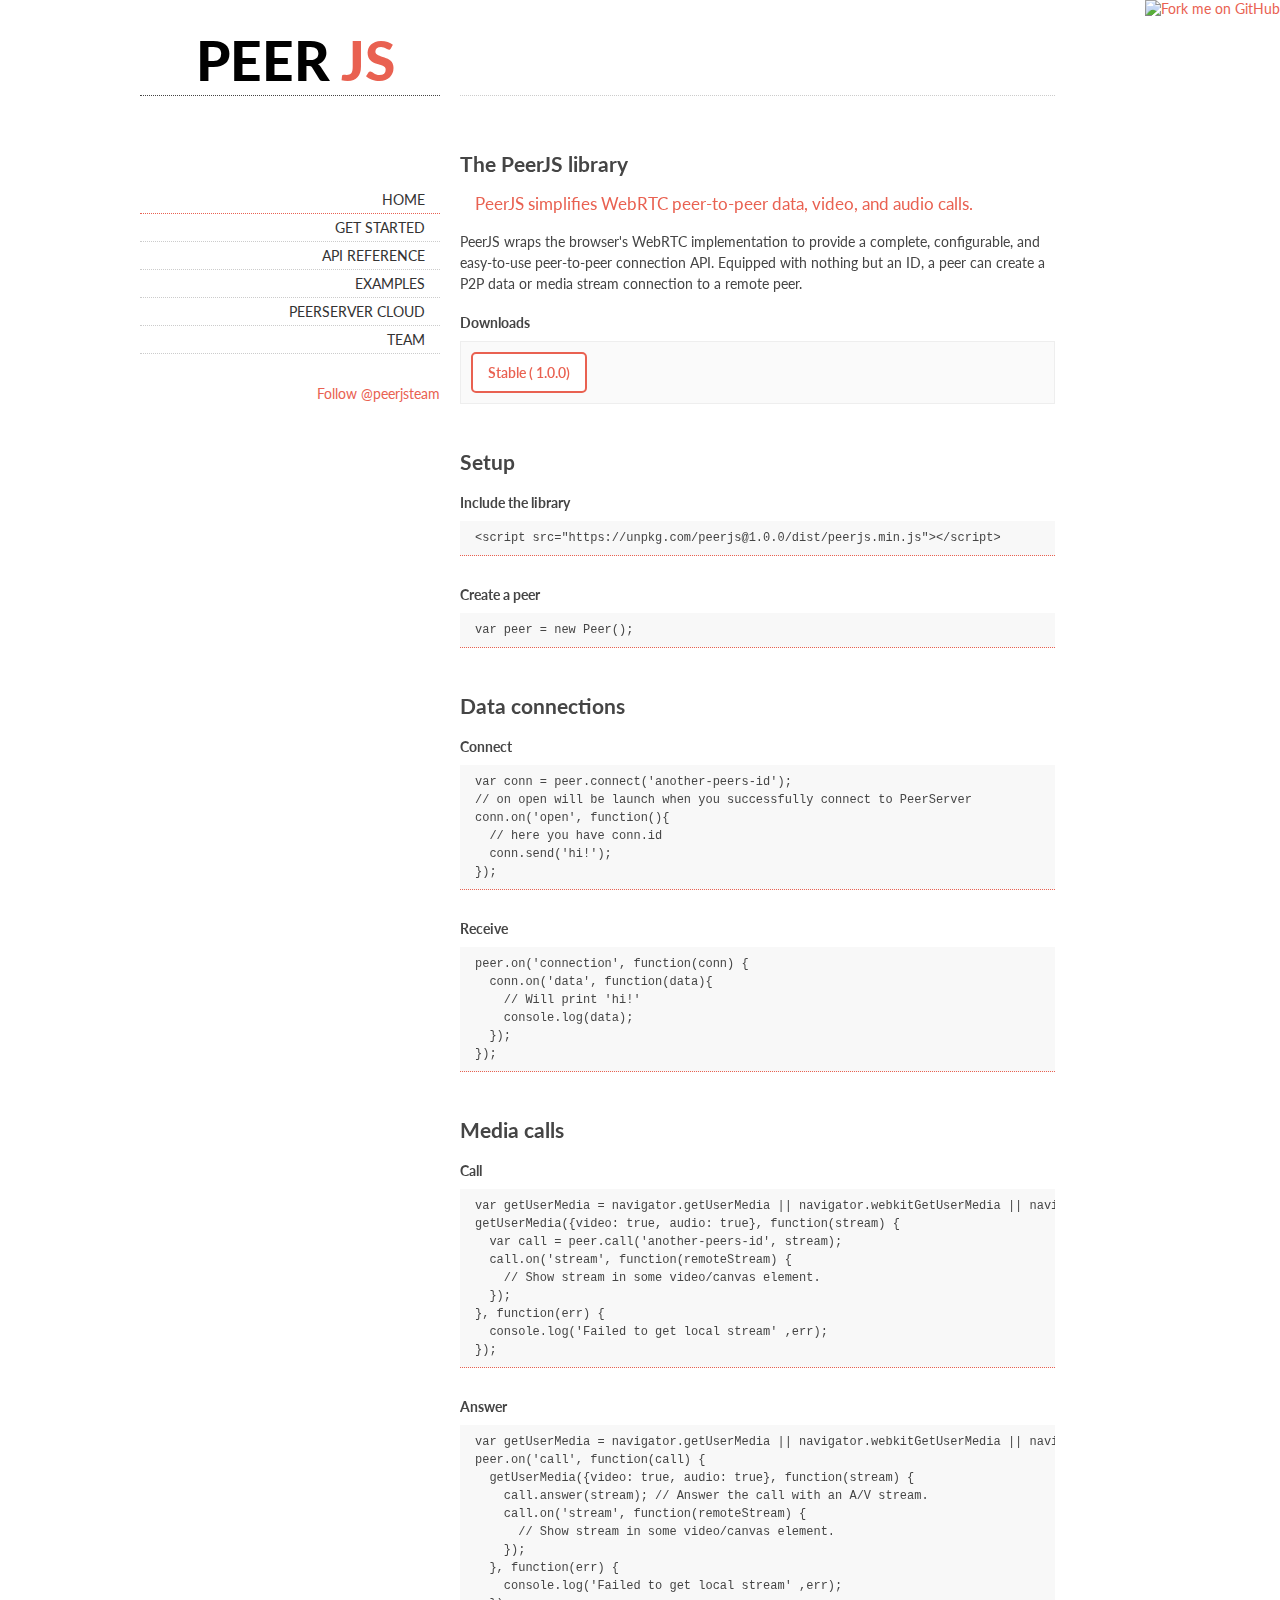
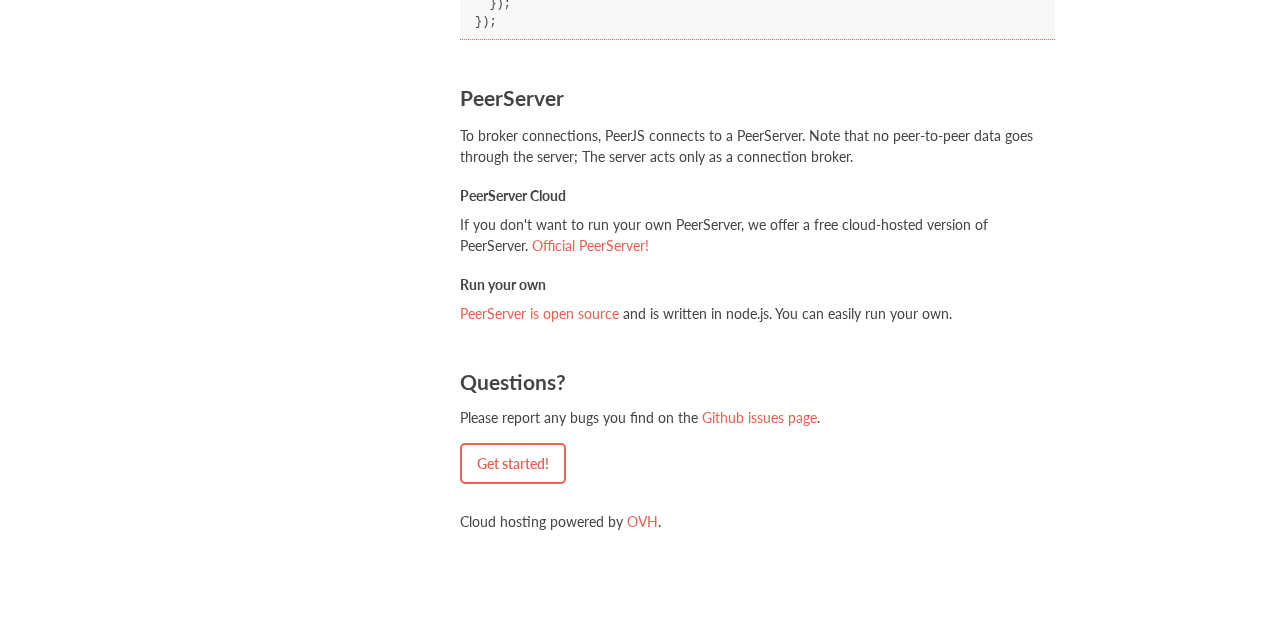
==== commit 78efde09: "up" ====
--- a/index.html
+++ b/index.html
@@ -74,16 +74,10 @@
 
   <h4>Downloads</h4>
   <div class="downloads">
-    <a href="https://cdn.jsdelivr.net/npm/peerjs@0.3.20/dist/peer.js" download>
+    <a href="https://unpkg.com/peerjs@1.0.0/dist/peerjs.min.js" download>
       <div class="download beta">
         Stable (
-        0.3.20)
-      </div>
-    </a>
-    <a href="https://cdn.jsdelivr.net/npm/peerjs@0.3.20/dist/peer.min.js" download>
-      <div class="download beta">
-        Stable (min
-        0.3.20)
+        1.0.0)
       </div>
     </a>
     <div class="clear"></div>
@@ -92,7 +86,7 @@
   <h2>Setup</h2>
   <h4>Include the library</h4>
   <pre>
-&lt;script src="https://cdn.jsdelivr.net/npm/peerjs@0.3.20/dist/peer.min.js"&gt;&lt;/script&gt;
+&lt;script src="https://unpkg.com/peerjs@1.0.0/dist/peerjs.min.js"&gt;&lt;/script&gt;
 </pre>
 
   <h4>Create a peer</h4>
--- a/css/style.css
+++ b/css/style.css
@@ -1,693 +1,693 @@
-html {
-  color: #000;
-  background: #fff;
-}
-body,
-div,
-dl,
-dt,
-dd,
-ul,
-li,
-ol,
-pre,
-code,
-form,
-fieldset,
-legend,
-input,
-button,
-textarea,
-p,
-blockquote,
-th,
-td {
-  margin: 0;
-  padding: 0;
-}
-table {
-  border-collapse: collapse;
-  border-spacing: 0;
-}
-fieldset,
-img {
-  border: 0;
-}
-address,
-caption,
-cite,
-code,
-dfn,
-em,
-th,
-var,
-optgroup {
-  font-style: inherit;
-  font-weight: inherit;
-}
-del,
-ins {
-  text-decoration: none;
-}
-li {
-  list-style-type: none;
-}
-caption,
-th {
-  text-align: left;
-}
-q:before,
-q:after {
-  content: "";
-}
-abbr,
-acronym {
-  border: 0;
-  font-variant: normal;
-}
-sup {
-  vertical-align: baseline;
-}
-sub {
-  vertical-align: baseline;
-}
-legend {
-  color: #000;
-}
-input,
-button,
-textarea,
-select,
-optgroup,
-option {
-  font-family: inherit;
-  font-size: inherit;
-  font-style: inherit;
-  font-weight: inherit;
-}
-input,
-button,
-textarea,
-select {
-  font-size: 100%;
-}
-a {
-  outline: none;
-} /* Gets rid of Firefox's dotted borders */
-a img {
-  border: none;
-} /* Gets rid of IE's blue borders */
-
-a,
-a:visited {
-  text-decoration: none;
-  color: #e96151;
-}
-a:hover {
-  color: #d94938;
-}
-
-h1,
-h2,
-h3,
-h4 {
-  margin: 10px 0;
-  padding: 5px 0 0 0;
-}
-
-h2 {
-  margin: 40px 0 15px;
-}
-
-h3 {
-  margin: 10px 0 15px;
-}
-
-p,
-ul,
-ol,
-table,
-dl {
-  margin: 0 0 15px;
-}
-
-.tagline {
-  padding-left: 15px;
-  font-size: 1.2em;
-  color: #e96151;
-}
-#nav .active {
-  border-bottom: 1px dotted #e96151;
-}
-
-tt {
-  background-color: #f2f2f2;
-  padding: 1px 2px;
-}
-
-code,
-tt {
-  font-family: Consolas, Inconsolata, "Bitstream Vera Sans Mono", Menlo, Monaco,
-    "Andale Mono", "Courier New", monospace;
-  font-size: 12px;
-}
-
-pre {
-  margin: 0 0 25px;
-  padding: 8px 15px;
-  background: #f8f8f8;
-  border-bottom: 1px dotted #e96151;
-  overflow-x: auto;
-  font-size: 12px;
-  line-height: 18px;
-  font-family: Consolas, Inconsolata, "Bitstream Vera Sans Mono", Menlo, Monaco,
-    "Andale Mono", "Courier New", monospace;
-}
-
-html,
-body {
-  background-color: #fff;
-  color: #333;
-  min-height: 100%;
-  font-family: Lato;
-  font-weight: normal;
-  color: #454545;
-}
-
-ul li:before {
-  content: "-";
-  position: relative;
-  left: 0px;
-  margin-right: 5px;
-}
-ul li {
-  text-indent: 0px;
-}
-ul li {
-  line-height: 1.4em;
-}
-
-#container {
-  position: relative;
-  margin: 25px auto 0 auto;
-}
-
-@media all and (min-width: 1112px) {
-  html,
-  body {
-    font-size: 14px;
-  }
-  #container {
-    width: 80%;
-    max-width: 1000px;
-  }
-  #content {
-    width: 70%;
-    float: left;
-  }
-  .sign {
-    background-size: 50px 50px;
-    font-size: 55px;
-    padding-right: 45px;
-  }
-  #nav {
-    padding-top: 90px;
-  }
-  #nav-wrap {
-    min-width: 250px;
-    float: left;
-    width: 30%;
-  }
-}
-
-@media all and (max-width: 1112px) {
-  html,
-  body {
-    font-size: 13px;
-  }
-  #container {
-    width: 100%;
-    max-width: 830px;
-    min-width: 720px;
-  }
-  #content {
-    width: 75%;
-    float: left;
-  }
-  .sign {
-    background-size: 35px 35px;
-    font-size: 40px;
-    padding-right: 35px;
-  }
-  #nav {
-    padding-top: 90px;
-  }
-  #nav-wrap {
-    min-width: 180px;
-    float: left;
-    width: 25%;
-  }
-}
-
-#content,
-#nav {
-  height: 100%;
-}
-
-#content p {
-  line-height: 1.5em;
-}
-
-/*#content ul li {
-  display: block;
-  background-color: #f8f8f8;
-  padding: 3px 3px 3px 15px;
-  margin-top: 5px;
-}*/
-
-#text {
-  width: 85%;
-  padding: 0 20px;
-  background-color: #fff;
-}
-
-.sign {
-  font-weight: 900;
-  background-image: url(../media/logo.png.html);
-  background-repeat: no-repeat;
-  background-position: right center;
-  text-align: right;
-  color: #000;
-  border-bottom: 1px dotted #454545;
-  height: 70px;
-  line-height: 70px;
-}
-
-@media (-webkit-min-device-pixel-ratio: 2), (min-resolution: 192dpi) {
-  .sign {
-    background-image: url(../media/logo_big.png.html);
-  }
-}
-
-.sign .highlight {
-  color: #e96151;
-}
-code .highlight {
-  background-color: yellow;
-}
-
-#nav-wrap {
-  background-color: #fff;
-  text-align: right;
-}
-/* Navigation bar */
-#nav {
-  text-transform: uppercase;
-}
-
-#nav a {
-  padding: 5px 15px 5px 5px;
-  color: #333;
-  display: block;
-  text-decoration: none;
-  text-shadow: 1px 1px 1px 2px #ccc;
-  border-bottom: 1px dotted #ccc;
-}
-
-#nav a:hover {
-  color: #e96151;
-}
-
-/* Table formatting */
-.table-header {
-  border-bottom: 1px dotted #e96151;
-  text-transform: uppercase;
-  margin-bottom: 10px;
-}
-
-.table-header .table-column {
-  font-weight: bold;
-}
-
-.table-row {
-  margin-bottom: 2px;
-  border-bottom: 1px solid #f1f1f1;
-}
-
-.table-column {
-  float: left;
-  padding: 4px 0;
-}
-
-.clear {
-  clear: both;
-}
-
-/* Dash page */
-#apikeys .col-1 {
-  width: 140px;
-}
-
-#apikeys .col-2 {
-  width: 160px;
-}
-#apikeys .col-3 {
-  float: right;
-}
-
-#apikeys,
-.account {
-  margin-bottom: 25px;
-}
-
-.account .col-1 {
-  width: 200px;
-}
-.account .col-2 {
-}
-.account .col-3 {
-  float: right;
-}
-
-/* Status page */
-.notes-table {
-  margin-bottom: 25px;
-}
-.notes-table .col-1,
-.status-table .col-1 {
-  width: 130px;
-}
-.notes-table .col-2,
-.status-table .col-2 {
-  width: 300px;
-  float: right;
-}
-
-.status-table {
-  margin-bottom: 25px;
-}
-
-.status-table .icon-ok {
-  color: green;
-}
-
-.status-table .icon-remove {
-  color: #666;
-}
-/* User Partial */
-
-#aux-nav {
-  width: 85%;
-  height: 40px;
-  margin-left: 20px;
-  padding-top: 30px;
-  position: relative;
-  border-bottom: 1px dotted #ccc;
-}
-
-#text {
-  margin: 50px 0 100px 0;
-}
-
-#account-menu {
-  display: none;
-  position: absolute;
-  right: -8px;
-  top: 30px;
-  border: 1px solid #ccc;
-  background-color: #fff;
-  padding-top: 35px;
-  width: 138px;
-  z-index: 99;
-}
-.account-menu-item {
-  margin: 2px;
-  padding: 5px 20px 5px 0;
-  text-align: right;
-}
-
-.account-menu-item:hover {
-  background-color: #f8f8f8;
-  cursor: pointer;
-}
-
-a .account-menu-item {
-  color: #333;
-}
-
-#account-link {
-  z-index: 100;
-  right: 0;
-  top: 40px;
-  width: 100px;
-  position: absolute;
-  color: #666;
-  line-height: 16px;
-  padding-left: 20px;
-  background-position: left center;
-  background-repeat: no-repeat;
-}
-#account-link:hover,
-#account-link.active {
-  color: #333;
-}
-
-#login-link {
-  z-index: 100;
-  right: 0;
-  top: 40px;
-  position: absolute;
-  color: #666;
-  line-height: 16px;
-  background-position: left center;
-  background-repeat: no-repeat;
-  text-align: right;
-}
-
-#login-link a {
-  color: #333;
-}
-
-#login-link a:hover {
-  color: #e96151;
-}
-
-/* Forms */
-input[type="text"],
-input[type="password"] {
-  border: 0;
-  font-size: 14px;
-  padding: 8px 6px;
-  border-bottom: 1px dotted #e96151;
-  width: 226px;
-  vertical-align: middle;
-}
-input[type="text"]:focus,
-input[type="password"]:focus {
-  outline: none;
-  background-color: #f9f9f9;
-}
-
-.f-row {
-  margin-bottom: 5px;
-  height: 34px;
-}
-
-.f-col1 {
-  float: left;
-  line-height: 35px;
-  text-align: left;
-  height: 34px;
-  margin-right: 25px;
-}
-.f-col2 {
-  width: 238px;
-  float: left;
-  line-height: 35px;
-}
-
-.f-submit-row {
-  text-align: center;
-  margin: 30px 0 25px;
-}
-
-#login-box .f-col1,
-#delete-modal .f-col1,
-#editinfo-modal .f-col1 {
-  width: 100px;
-}
-
-#register-modal .f-col1,
-#deletekey-modal .f-col1,
-#editpass-modal .f-col1 {
-  width: 200px;
-}
-
-#newkey-modal .f-col1,
-#editkey-modal .f-col1 {
-  width: 250px;
-}
-#newkey-modal .f-col2,
-#editkey-modal .f-col2 {
-  width: 60px;
-}
-#newkey-modal input[type="text"],
-#editkey-modal input[type="text"] {
-  width: 50px;
-}
-
-#editplan-modal .f-row {
-  height: 223px;
-}
-
-#editplan-modal .f-col1 {
-  cursor: pointer;
-  width: 277px;
-  padding: 10px;
-  border-right: 3px solid #fff;
-  border-bottom: 3px solid #fff;
-  border-radius: 2px;
-  height: 200px;
-}
-#editplan-modal .f-col2 {
-  cursor: pointer;
-  width: 172px;
-  padding: 10px;
-  border-right: 3px solid #fff;
-  border-bottom: 3px solid #fff;
-  border-radius: 2px;
-  height: 200px;
-}
-
-#editplan-modal .f-col1.selected {
-  color: #fff;
-  border-color: #f3aaa1;
-  background-color: #e96151;
-}
-
-#editplan-modal .f-col2.selected {
-  border-color: #eee;
-  background-color: #f8f8f8;
-}
-
-.error-msg {
-  display: none;
-  color: red;
-}
-
-.cc-col {
-  font-size: 10.5px;
-}
-
-/* Checkout */
-.unmetered-plan {
-  display: none;
-}
-
-.planselect {
-  margin-bottom: 20px;
-}
-
-.downloads {
-  background-color: #fafafa;
-  border: 1px solid #eee;
-  padding: 10px;
-  margin-bottom: 20px;
-}
-
-.downloads h4 {
-  padding: 0;
-  margin-bottom: 10px;
-}
-
-.download,
-.planchoice {
-  transition: all 300ms;
-  float: left;
-  cursor: pointer;
-  padding: 10px;
-  border-right: 3px solid #fff;
-  border-bottom: 3px solid #fff;
-  border-radius: 2px;
-  margin-bottom: 10px;
-}
-
-.download {
-  background-color: #fff;
-  border: 2px solid #e96151;
-  margin: 0 10px 0 0;
-  padding: 10px 15px;
-  font-weight: 600;
-  border-radius: 5px;
-}
-
-.planchoice h2 {
-  padding: 0;
-  margin-bottom: 5px;
-}
-
-.download:hover {
-  border-color: #d94938;
-  color: #d94938;
-}
-
-.planchoice:hover {
-  opacity: 0.7;
-}
-
-.planchoice.free {
-  color: #fff;
-  width: 210px;
-  margin-right: 10px;
-  background-color: #33b8ff;
-}
-
-.planchoice.unmetered {
-  color: #fff;
-  width: 210px;
-  background-color: #e96151;
-}
-
-/** Team page */
-.person {
-  margin-bottom: 30px;
-}
-.person .img {
-  border-bottom: 4px solid #e96151;
-}
-.person .text {
-}
-
-.person .img {
-  height: 90px;
-  background: left bottom no-repeat;
-  background-size: cover;
-}
-.person h3 {
-  padding: 0;
-  margin-bottom: 5px;
-}
-
-.person .img#michelle {
-  background-image: url(../media/mb.jpg.html);
-}
-.person .img#eric {
-  background-image: url(../media/ez.jpg.html);
-}
-
-.random_tagline {
-  color: #e96151;
-  font-weight: 700;
-}
-
-.smbuttons {
-  margin-top: 25px;
-  text-align: right;
-}
-
-.warning {
-  font-weight: bold;
-  margin-bottom: 15px;
-  padding: 10px;
-  background-color: #f8f8f8;
-}
+html {
+  color: #000;
+  background: #fff;
+}
+body,
+div,
+dl,
+dt,
+dd,
+ul,
+li,
+ol,
+pre,
+code,
+form,
+fieldset,
+legend,
+input,
+button,
+textarea,
+p,
+blockquote,
+th,
+td {
+  margin: 0;
+  padding: 0;
+}
+table {
+  border-collapse: collapse;
+  border-spacing: 0;
+}
+fieldset,
+img {
+  border: 0;
+}
+address,
+caption,
+cite,
+code,
+dfn,
+em,
+th,
+var,
+optgroup {
+  font-style: inherit;
+  font-weight: inherit;
+}
+del,
+ins {
+  text-decoration: none;
+}
+li {
+  list-style-type: none;
+}
+caption,
+th {
+  text-align: left;
+}
+q:before,
+q:after {
+  content: "";
+}
+abbr,
+acronym {
+  border: 0;
+  font-variant: normal;
+}
+sup {
+  vertical-align: baseline;
+}
+sub {
+  vertical-align: baseline;
+}
+legend {
+  color: #000;
+}
+input,
+button,
+textarea,
+select,
+optgroup,
+option {
+  font-family: inherit;
+  font-size: inherit;
+  font-style: inherit;
+  font-weight: inherit;
+}
+input,
+button,
+textarea,
+select {
+  font-size: 100%;
+}
+a {
+  outline: none;
+} /* Gets rid of Firefox's dotted borders */
+a img {
+  border: none;
+} /* Gets rid of IE's blue borders */
+
+a,
+a:visited {
+  text-decoration: none;
+  color: #e96151;
+}
+a:hover {
+  color: #d94938;
+}
+
+h1,
+h2,
+h3,
+h4 {
+  margin: 10px 0;
+  padding: 5px 0 0 0;
+}
+
+h2 {
+  margin: 40px 0 15px;
+}
+
+h3 {
+  margin: 10px 0 15px;
+}
+
+p,
+ul,
+ol,
+table,
+dl {
+  margin: 0 0 15px;
+}
+
+.tagline {
+  padding-left: 15px;
+  font-size: 1.2em;
+  color: #e96151;
+}
+#nav .active {
+  border-bottom: 1px dotted #e96151;
+}
+
+tt {
+  background-color: #f2f2f2;
+  padding: 1px 2px;
+}
+
+code,
+tt {
+  font-family: Consolas, Inconsolata, "Bitstream Vera Sans Mono", Menlo, Monaco,
+    "Andale Mono", "Courier New", monospace;
+  font-size: 12px;
+}
+
+pre {
+  margin: 0 0 25px;
+  padding: 8px 15px;
+  background: #f8f8f8;
+  border-bottom: 1px dotted #e96151;
+  overflow-x: auto;
+  font-size: 12px;
+  line-height: 18px;
+  font-family: Consolas, Inconsolata, "Bitstream Vera Sans Mono", Menlo, Monaco,
+    "Andale Mono", "Courier New", monospace;
+}
+
+html,
+body {
+  background-color: #fff;
+  color: #333;
+  min-height: 100%;
+  font-family: Lato;
+  font-weight: normal;
+  color: #454545;
+}
+
+ul li:before {
+  content: "-";
+  position: relative;
+  left: 0px;
+  margin-right: 5px;
+}
+ul li {
+  text-indent: 0px;
+}
+ul li {
+  line-height: 1.4em;
+}
+
+#container {
+  position: relative;
+  margin: 25px auto 0 auto;
+}
+
+@media all and (min-width: 1112px) {
+  html,
+  body {
+    font-size: 14px;
+  }
+  #container {
+    width: 80%;
+    max-width: 1000px;
+  }
+  #content {
+    width: 70%;
+    float: left;
+  }
+  .sign {
+    background-size: 50px 50px;
+    font-size: 55px;
+    padding-right: 45px;
+  }
+  #nav {
+    padding-top: 90px;
+  }
+  #nav-wrap {
+    min-width: 250px;
+    float: left;
+    width: 30%;
+  }
+}
+
+@media all and (max-width: 1112px) {
+  html,
+  body {
+    font-size: 13px;
+  }
+  #container {
+    width: 100%;
+    max-width: 830px;
+    min-width: 720px;
+  }
+  #content {
+    width: 75%;
+    float: left;
+  }
+  .sign {
+    background-size: 35px 35px;
+    font-size: 40px;
+    padding-right: 35px;
+  }
+  #nav {
+    padding-top: 90px;
+  }
+  #nav-wrap {
+    min-width: 180px;
+    float: left;
+    width: 25%;
+  }
+}
+
+#content,
+#nav {
+  height: 100%;
+}
+
+#content p {
+  line-height: 1.5em;
+}
+
+/*#content ul li {
+  display: block;
+  background-color: #f8f8f8;
+  padding: 3px 3px 3px 15px;
+  margin-top: 5px;
+}*/
+
+#text {
+  width: 85%;
+  padding: 0 20px;
+  background-color: #fff;
+}
+
+.sign {
+  font-weight: 900;
+  background-image: url(../media/logo.png.html);
+  background-repeat: no-repeat;
+  background-position: right center;
+  text-align: right;
+  color: #000;
+  border-bottom: 1px dotted #454545;
+  height: 70px;
+  line-height: 70px;
+}
+
+@media (-webkit-min-device-pixel-ratio: 2), (min-resolution: 192dpi) {
+  .sign {
+    background-image: url(../media/logo_big.png.html);
+  }
+}
+
+.sign .highlight {
+  color: #e96151;
+}
+code .highlight {
+  background-color: yellow;
+}
+
+#nav-wrap {
+  background-color: #fff;
+  text-align: right;
+}
+/* Navigation bar */
+#nav {
+  text-transform: uppercase;
+}
+
+#nav a {
+  padding: 5px 15px 5px 5px;
+  color: #333;
+  display: block;
+  text-decoration: none;
+  text-shadow: 1px 1px 1px 2px #ccc;
+  border-bottom: 1px dotted #ccc;
+}
+
+#nav a:hover {
+  color: #e96151;
+}
+
+/* Table formatting */
+.table-header {
+  border-bottom: 1px dotted #e96151;
+  text-transform: uppercase;
+  margin-bottom: 10px;
+}
+
+.table-header .table-column {
+  font-weight: bold;
+}
+
+.table-row {
+  margin-bottom: 2px;
+  border-bottom: 1px solid #f1f1f1;
+}
+
+.table-column {
+  float: left;
+  padding: 4px 0;
+}
+
+.clear {
+  clear: both;
+}
+
+/* Dash page */
+#apikeys .col-1 {
+  width: 140px;
+}
+
+#apikeys .col-2 {
+  width: 160px;
+}
+#apikeys .col-3 {
+  float: right;
+}
+
+#apikeys,
+.account {
+  margin-bottom: 25px;
+}
+
+.account .col-1 {
+  width: 200px;
+}
+.account .col-2 {
+}
+.account .col-3 {
+  float: right;
+}
+
+/* Status page */
+.notes-table {
+  margin-bottom: 25px;
+}
+.notes-table .col-1,
+.status-table .col-1 {
+  width: 130px;
+}
+.notes-table .col-2,
+.status-table .col-2 {
+  width: 300px;
+  float: right;
+}
+
+.status-table {
+  margin-bottom: 25px;
+}
+
+.status-table .icon-ok {
+  color: green;
+}
+
+.status-table .icon-remove {
+  color: #666;
+}
+/* User Partial */
+
+#aux-nav {
+  width: 85%;
+  height: 40px;
+  margin-left: 20px;
+  padding-top: 30px;
+  position: relative;
+  border-bottom: 1px dotted #ccc;
+}
+
+#text {
+  margin: 50px 0 100px 0;
+}
+
+#account-menu {
+  display: none;
+  position: absolute;
+  right: -8px;
+  top: 30px;
+  border: 1px solid #ccc;
+  background-color: #fff;
+  padding-top: 35px;
+  width: 138px;
+  z-index: 99;
+}
+.account-menu-item {
+  margin: 2px;
+  padding: 5px 20px 5px 0;
+  text-align: right;
+}
+
+.account-menu-item:hover {
+  background-color: #f8f8f8;
+  cursor: pointer;
+}
+
+a .account-menu-item {
+  color: #333;
+}
+
+#account-link {
+  z-index: 100;
+  right: 0;
+  top: 40px;
+  width: 100px;
+  position: absolute;
+  color: #666;
+  line-height: 16px;
+  padding-left: 20px;
+  background-position: left center;
+  background-repeat: no-repeat;
+}
+#account-link:hover,
+#account-link.active {
+  color: #333;
+}
+
+#login-link {
+  z-index: 100;
+  right: 0;
+  top: 40px;
+  position: absolute;
+  color: #666;
+  line-height: 16px;
+  background-position: left center;
+  background-repeat: no-repeat;
+  text-align: right;
+}
+
+#login-link a {
+  color: #333;
+}
+
+#login-link a:hover {
+  color: #e96151;
+}
+
+/* Forms */
+input[type="text"],
+input[type="password"] {
+  border: 0;
+  font-size: 14px;
+  padding: 8px 6px;
+  border-bottom: 1px dotted #e96151;
+  width: 226px;
+  vertical-align: middle;
+}
+input[type="text"]:focus,
+input[type="password"]:focus {
+  outline: none;
+  background-color: #f9f9f9;
+}
+
+.f-row {
+  margin-bottom: 5px;
+  height: 34px;
+}
+
+.f-col1 {
+  float: left;
+  line-height: 35px;
+  text-align: left;
+  height: 34px;
+  margin-right: 25px;
+}
+.f-col2 {
+  width: 238px;
+  float: left;
+  line-height: 35px;
+}
+
+.f-submit-row {
+  text-align: center;
+  margin: 30px 0 25px;
+}
+
+#login-box .f-col1,
+#delete-modal .f-col1,
+#editinfo-modal .f-col1 {
+  width: 100px;
+}
+
+#register-modal .f-col1,
+#deletekey-modal .f-col1,
+#editpass-modal .f-col1 {
+  width: 200px;
+}
+
+#newkey-modal .f-col1,
+#editkey-modal .f-col1 {
+  width: 250px;
+}
+#newkey-modal .f-col2,
+#editkey-modal .f-col2 {
+  width: 60px;
+}
+#newkey-modal input[type="text"],
+#editkey-modal input[type="text"] {
+  width: 50px;
+}
+
+#editplan-modal .f-row {
+  height: 223px;
+}
+
+#editplan-modal .f-col1 {
+  cursor: pointer;
+  width: 277px;
+  padding: 10px;
+  border-right: 3px solid #fff;
+  border-bottom: 3px solid #fff;
+  border-radius: 2px;
+  height: 200px;
+}
+#editplan-modal .f-col2 {
+  cursor: pointer;
+  width: 172px;
+  padding: 10px;
+  border-right: 3px solid #fff;
+  border-bottom: 3px solid #fff;
+  border-radius: 2px;
+  height: 200px;
+}
+
+#editplan-modal .f-col1.selected {
+  color: #fff;
+  border-color: #f3aaa1;
+  background-color: #e96151;
+}
+
+#editplan-modal .f-col2.selected {
+  border-color: #eee;
+  background-color: #f8f8f8;
+}
+
+.error-msg {
+  display: none;
+  color: red;
+}
+
+.cc-col {
+  font-size: 10.5px;
+}
+
+/* Checkout */
+.unmetered-plan {
+  display: none;
+}
+
+.planselect {
+  margin-bottom: 20px;
+}
+
+.downloads {
+  background-color: #fafafa;
+  border: 1px solid #eee;
+  padding: 10px;
+  margin-bottom: 20px;
+}
+
+.downloads h4 {
+  padding: 0;
+  margin-bottom: 10px;
+}
+
+.download,
+.planchoice {
+  transition: all 300ms;
+  float: left;
+  cursor: pointer;
+  padding: 10px;
+  border-right: 3px solid #fff;
+  border-bottom: 3px solid #fff;
+  border-radius: 2px;
+  margin-bottom: 10px;
+}
+
+.download {
+  background-color: #fff;
+  border: 2px solid #e96151;
+  margin: 0 10px 0 0;
+  padding: 10px 15px;
+  font-weight: 600;
+  border-radius: 5px;
+}
+
+.planchoice h2 {
+  padding: 0;
+  margin-bottom: 5px;
+}
+
+.download:hover {
+  border-color: #d94938;
+  color: #d94938;
+}
+
+.planchoice:hover {
+  opacity: 0.7;
+}
+
+.planchoice.free {
+  color: #fff;
+  width: 210px;
+  margin-right: 10px;
+  background-color: #33b8ff;
+}
+
+.planchoice.unmetered {
+  color: #fff;
+  width: 210px;
+  background-color: #e96151;
+}
+
+/** Team page */
+.person {
+  margin-bottom: 30px;
+}
+.person .img {
+  border-bottom: 4px solid #e96151;
+}
+.person .text {
+}
+
+.person .img {
+  height: 90px;
+  background: left bottom no-repeat;
+  background-size: cover;
+}
+.person h3 {
+  padding: 0;
+  margin-bottom: 5px;
+}
+
+.person .img#michelle {
+  background-image: url(../media/mb.jpg.html);
+}
+.person .img#eric {
+  background-image: url(../media/ez.jpg.html);
+}
+
+.random_tagline {
+  color: #e96151;
+  font-weight: 700;
+}
+
+.smbuttons {
+  margin-top: 25px;
+  text-align: right;
+}
+
+.warning {
+  font-weight: bold;
+  margin-bottom: 15px;
+  padding: 10px;
+  background-color: #f8f8f8;
+}
--- a/css/fonts.css
+++ b/css/fonts.css
@@ -1,454 +1,454 @@
-
-/*!
- *  Font Awesome 3.0.2
- *  the iconic font designed for use with Twitter Bootstrap
- *  -------------------------------------------------------
- *  The full suite of pictographic icons, examples, and documentation
- *  can be found at: http://fortawesome.github.com/Font-Awesome/
- *
- *  License
- *  -------------------------------------------------------
- *  - The Font Awesome font is licensed under the SIL Open Font License - http://scripts.sil.org/OFL
- *  - Font Awesome CSS, LESS, and SASS files are licensed under the MIT License -
- *    http://opensource.org/licenses/mit-license.html
- *  - The Font Awesome pictograms are licensed under the CC BY 3.0 License - http://creativecommons.org/licenses/by/3.0/
- *  - Attribution is no longer required in Font Awesome 3.0, but much appreciated:
- *    "Font Awesome by Dave Gandy - http://fortawesome.github.com/Font-Awesome"
-
- *  Contact
- *  -------------------------------------------------------
- *  Email: dave@davegandy.com
- *  Twitter: http://twitter.com/fortaweso_me
- *  Work: Lead Product Designer @ http://kyruus.com
- */
-@font-face {
-  font-family: 'FontAwesome';
-  src: url('../fonts/fontawesome-webfont.eot%3Fv=3.0.1');
-  src: url('../fonts/fontawesome-webfont.eot%3F') format('embedded-opentype'),
-    url('../fonts/fontawesome-webfont.woff%3Fv=3.0.1') format('woff'),
-    url('../fonts/fontawesome-webfont.ttf%3Fv=3.0.1') format('truetype');
-  font-weight: normal;
-  font-style: normal;
-}
-/*  Font Awesome styles
-    ------------------------------------------------------- */
-[class^="icon-"],
-[class*=" icon-"] {
-  font-family: FontAwesome;
-  font-weight: normal;
-  font-style: normal;
-  text-decoration: inherit;
-  -webkit-font-smoothing: antialiased;
-
-  /* sprites.less reset */
-  display: inline;
-  width: auto;
-  height: auto;
-  line-height: normal;
-  vertical-align: baseline;
-  background-image: none;
-  background-position: 0% 0%;
-  background-repeat: repeat;
-  margin-top: 0;
-}
-/* more sprites.less reset */
-.icon-white,
-.nav-pills > .active > a > [class^="icon-"],
-.nav-pills > .active > a > [class*=" icon-"],
-.nav-list > .active > a > [class^="icon-"],
-.nav-list > .active > a > [class*=" icon-"],
-.navbar-inverse .nav > .active > a > [class^="icon-"],
-.navbar-inverse .nav > .active > a > [class*=" icon-"],
-.dropdown-menu > li > a:hover > [class^="icon-"],
-.dropdown-menu > li > a:hover > [class*=" icon-"],
-.dropdown-menu > .active > a > [class^="icon-"],
-.dropdown-menu > .active > a > [class*=" icon-"],
-.dropdown-submenu:hover > a > [class^="icon-"],
-.dropdown-submenu:hover > a > [class*=" icon-"] {
-  background-image: none;
-}
-[class^="icon-"]:before,
-[class*=" icon-"]:before {
-  text-decoration: inherit;
-  display: inline-block;
-  speak: none;
-}
-/* makes sure icons active on rollover in links */
-a [class^="icon-"],
-a [class*=" icon-"] {
-  display: inline-block;
-}
-/* makes the font 33% larger relative to the icon container */
-.icon-large:before {
-  vertical-align: -10%;
-  font-size: 1.3333333333333333em;
-}
-.btn [class^="icon-"],
-.nav [class^="icon-"],
-.btn [class*=" icon-"],
-.nav [class*=" icon-"] {
-  display: inline;
-  /* keeps button heights with and without icons the same */
-
-}
-.btn [class^="icon-"].icon-large,
-.nav [class^="icon-"].icon-large,
-.btn [class*=" icon-"].icon-large,
-.nav [class*=" icon-"].icon-large {
-  line-height: .9em;
-}
-
-.icon-muted {
-  color: #eeeeee;
-}
-.icon-border {
-  border: solid 1px #eeeeee;
-  padding: .2em .25em .15em;
-  -webkit-border-radius: 3px;
-  -moz-border-radius: 3px;
-  border-radius: 3px;
-}
-.icon-2x {
-  font-size: 2em;
-}
-.icon-2x.icon-border {
-  border-width: 2px;
-  -webkit-border-radius: 4px;
-  -moz-border-radius: 4px;
-  border-radius: 4px;
-}
-.icon-3x {
-  font-size: 3em;
-}
-.icon-3x.icon-border {
-  border-width: 3px;
-  -webkit-border-radius: 5px;
-  -moz-border-radius: 5px;
-  border-radius: 5px;
-}
-.icon-4x {
-  font-size: 4em;
-}
-.icon-4x.icon-border {
-  border-width: 4px;
-  -webkit-border-radius: 6px;
-  -moz-border-radius: 6px;
-  border-radius: 6px;
-}
-.pull-right {
-  float: right;
-}
-.pull-left {
-  float: left;
-}
-[class^="icon-"].pull-left,
-[class*=" icon-"].pull-left {
-  margin-right: .3em;
-}
-[class^="icon-"].pull-right,
-[class*=" icon-"].pull-right {
-  margin-left: .3em;
-}
-.btn [class^="icon-"].pull-left.icon-2x,
-.btn [class*=" icon-"].pull-left.icon-2x,
-.btn [class^="icon-"].pull-right.icon-2x,
-.btn [class*=" icon-"].pull-right.icon-2x {
-  margin-top: .18em;
-}
-.btn [class^="icon-"].icon-spin.icon-large,
-.btn [class*=" icon-"].icon-spin.icon-large {
-  line-height: .8em;
-}
-.btn.btn-small [class^="icon-"].pull-left.icon-2x,
-.btn.btn-small [class*=" icon-"].pull-left.icon-2x,
-.btn.btn-small [class^="icon-"].pull-right.icon-2x,
-.btn.btn-small [class*=" icon-"].pull-right.icon-2x {
-  margin-top: .25em;
-}
-.btn.btn-large [class^="icon-"],
-.btn.btn-large [class*=" icon-"] {
-  margin-top: 0;
-}
-.btn.btn-large [class^="icon-"].pull-left.icon-2x,
-.btn.btn-large [class*=" icon-"].pull-left.icon-2x,
-.btn.btn-large [class^="icon-"].pull-right.icon-2x,
-.btn.btn-large [class*=" icon-"].pull-right.icon-2x {
-  margin-top: .05em;
-}
-.btn.btn-large [class^="icon-"].pull-left.icon-2x,
-.btn.btn-large [class*=" icon-"].pull-left.icon-2x {
-  margin-right: .2em;
-}
-.btn.btn-large [class^="icon-"].pull-right.icon-2x,
-.btn.btn-large [class*=" icon-"].pull-right.icon-2x {
-  margin-left: .2em;
-}
-/*  Font Awesome uses the Unicode Private Use Area (PUA) to ensure screen
-    readers do not read off random characters that represent icons */
-.icon-glass:before                { content: "\f000"; }
-.icon-music:before                { content: "\f001"; }
-.icon-search:before               { content: "\f002"; }
-.icon-envelope:before             { content: "\f003"; }
-.icon-heart:before                { content: "\f004"; }
-.icon-star:before                 { content: "\f005"; }
-.icon-star-empty:before           { content: "\f006"; }
-.icon-user:before                 { content: "\f007"; }
-.icon-film:before                 { content: "\f008"; }
-.icon-th-large:before             { content: "\f009"; }
-.icon-th:before                   { content: "\f00a"; }
-.icon-th-list:before              { content: "\f00b"; }
-.icon-ok:before                   { content: "\f00c"; }
-.icon-remove:before               { content: "\f00d"; }
-.icon-zoom-in:before              { content: "\f00e"; }
-
-.icon-zoom-out:before             { content: "\f010"; }
-.icon-off:before                  { content: "\f011"; }
-.icon-signal:before               { content: "\f012"; }
-.icon-cog:before                  { content: "\f013"; }
-.icon-trash:before                { content: "\f014"; }
-.icon-home:before                 { content: "\f015"; }
-.icon-file:before                 { content: "\f016"; }
-.icon-time:before                 { content: "\f017"; }
-.icon-road:before                 { content: "\f018"; }
-.icon-download-alt:before         { content: "\f019"; }
-.icon-download:before             { content: "\f01a"; }
-.icon-upload:before               { content: "\f01b"; }
-.icon-inbox:before                { content: "\f01c"; }
-.icon-play-circle:before          { content: "\f01d"; }
-.icon-repeat:before               { content: "\f01e"; }
-
-/* \f020 doesn't work in Safari. all shifted one down */
-.icon-refresh:before              { content: "\f021"; }
-.icon-list-alt:before             { content: "\f022"; }
-.icon-lock:before                 { content: "\f023"; }
-.icon-flag:before                 { content: "\f024"; }
-.icon-headphones:before           { content: "\f025"; }
-.icon-volume-off:before           { content: "\f026"; }
-.icon-volume-down:before          { content: "\f027"; }
-.icon-volume-up:before            { content: "\f028"; }
-.icon-qrcode:before               { content: "\f029"; }
-.icon-barcode:before              { content: "\f02a"; }
-.icon-tag:before                  { content: "\f02b"; }
-.icon-tags:before                 { content: "\f02c"; }
-.icon-book:before                 { content: "\f02d"; }
-.icon-bookmark:before             { content: "\f02e"; }
-.icon-print:before                { content: "\f02f"; }
-
-.icon-camera:before               { content: "\f030"; }
-.icon-font:before                 { content: "\f031"; }
-.icon-bold:before                 { content: "\f032"; }
-.icon-italic:before               { content: "\f033"; }
-.icon-text-height:before          { content: "\f034"; }
-.icon-text-width:before           { content: "\f035"; }
-.icon-align-left:before           { content: "\f036"; }
-.icon-align-center:before         { content: "\f037"; }
-.icon-align-right:before          { content: "\f038"; }
-.icon-align-justify:before        { content: "\f039"; }
-.icon-list:before                 { content: "\f03a"; }
-.icon-indent-left:before          { content: "\f03b"; }
-.icon-indent-right:before         { content: "\f03c"; }
-.icon-facetime-video:before       { content: "\f03d"; }
-.icon-picture:before              { content: "\f03e"; }
-
-.icon-pencil:before               { content: "\f040"; }
-.icon-map-marker:before           { content: "\f041"; }
-.icon-adjust:before               { content: "\f042"; }
-.icon-tint:before                 { content: "\f043"; }
-.icon-edit:before                 { content: "\f044"; }
-.icon-share:before                { content: "\f045"; }
-.icon-check:before                { content: "\f046"; }
-.icon-move:before                 { content: "\f047"; }
-.icon-step-backward:before        { content: "\f048"; }
-.icon-fast-backward:before        { content: "\f049"; }
-.icon-backward:before             { content: "\f04a"; }
-.icon-play:before                 { content: "\f04b"; }
-.icon-pause:before                { content: "\f04c"; }
-.icon-stop:before                 { content: "\f04d"; }
-.icon-forward:before              { content: "\f04e"; }
-
-.icon-fast-forward:before         { content: "\f050"; }
-.icon-step-forward:before         { content: "\f051"; }
-.icon-eject:before                { content: "\f052"; }
-.icon-chevron-left:before         { content: "\f053"; }
-.icon-chevron-right:before        { content: "\f054"; }
-.icon-plus-sign:before            { content: "\f055"; }
-.icon-minus-sign:before           { content: "\f056"; }
-.icon-remove-sign:before          { content: "\f057"; }
-.icon-ok-sign:before              { content: "\f058"; }
-.icon-question-sign:before        { content: "\f059"; }
-.icon-info-sign:before            { content: "\f05a"; }
-.icon-screenshot:before           { content: "\f05b"; }
-.icon-remove-circle:before        { content: "\f05c"; }
-.icon-ok-circle:before            { content: "\f05d"; }
-.icon-ban-circle:before           { content: "\f05e"; }
-
-.icon-arrow-left:before           { content: "\f060"; }
-.icon-arrow-right:before          { content: "\f061"; }
-.icon-arrow-up:before             { content: "\f062"; }
-.icon-arrow-down:before           { content: "\f063"; }
-.icon-share-alt:before            { content: "\f064"; }
-.icon-resize-full:before          { content: "\f065"; }
-.icon-resize-small:before         { content: "\f066"; }
-.icon-plus:before                 { content: "\f067"; }
-.icon-minus:before                { content: "\f068"; }
-.icon-asterisk:before             { content: "\f069"; }
-.icon-exclamation-sign:before     { content: "\f06a"; }
-.icon-gift:before                 { content: "\f06b"; }
-.icon-leaf:before                 { content: "\f06c"; }
-.icon-fire:before                 { content: "\f06d"; }
-.icon-eye-open:before             { content: "\f06e"; }
-
-.icon-eye-close:before            { content: "\f070"; }
-.icon-warning-sign:before         { content: "\f071"; }
-.icon-plane:before                { content: "\f072"; }
-.icon-calendar:before             { content: "\f073"; }
-.icon-random:before               { content: "\f074"; }
-.icon-comment:before              { content: "\f075"; }
-.icon-magnet:before               { content: "\f076"; }
-.icon-chevron-up:before           { content: "\f077"; }
-.icon-chevron-down:before         { content: "\f078"; }
-.icon-retweet:before              { content: "\f079"; }
-.icon-shopping-cart:before        { content: "\f07a"; }
-.icon-folder-close:before         { content: "\f07b"; }
-.icon-folder-open:before          { content: "\f07c"; }
-.icon-resize-vertical:before      { content: "\f07d"; }
-.icon-resize-horizontal:before    { content: "\f07e"; }
-
-.icon-bar-chart:before            { content: "\f080"; }
-.icon-twitter-sign:before         { content: "\f081"; }
-.icon-facebook-sign:before        { content: "\f082"; }
-.icon-camera-retro:before         { content: "\f083"; }
-.icon-key:before                  { content: "\f084"; }
-.icon-cogs:before                 { content: "\f085"; }
-.icon-comments:before             { content: "\f086"; }
-.icon-thumbs-up:before            { content: "\f087"; }
-.icon-thumbs-down:before          { content: "\f088"; }
-.icon-star-half:before            { content: "\f089"; }
-.icon-heart-empty:before          { content: "\f08a"; }
-.icon-signout:before              { content: "\f08b"; }
-.icon-linkedin-sign:before        { content: "\f08c"; }
-.icon-pushpin:before              { content: "\f08d"; }
-.icon-external-link:before        { content: "\f08e"; }
-
-.icon-signin:before               { content: "\f090"; }
-.icon-trophy:before               { content: "\f091"; }
-.icon-github-sign:before          { content: "\f092"; }
-.icon-upload-alt:before           { content: "\f093"; }
-.icon-lemon:before                { content: "\f094"; }
-.icon-phone:before                { content: "\f095"; }
-.icon-check-empty:before          { content: "\f096"; }
-.icon-bookmark-empty:before       { content: "\f097"; }
-.icon-phone-sign:before           { content: "\f098"; }
-.icon-twitter:before              { content: "\f099"; }
-.icon-facebook:before             { content: "\f09a"; }
-.icon-github:before               { content: "\f09b"; }
-.icon-unlock:before               { content: "\f09c"; }
-.icon-credit-card:before          { content: "\f09d"; }
-.icon-rss:before                  { content: "\f09e"; }
-
-.icon-hdd:before                  { content: "\f0a0"; }
-.icon-bullhorn:before             { content: "\f0a1"; }
-.icon-bell:before                 { content: "\f0a2"; }
-.icon-certificate:before          { content: "\f0a3"; }
-.icon-hand-right:before           { content: "\f0a4"; }
-.icon-hand-left:before            { content: "\f0a5"; }
-.icon-hand-up:before              { content: "\f0a6"; }
-.icon-hand-down:before            { content: "\f0a7"; }
-.icon-circle-arrow-left:before    { content: "\f0a8"; }
-.icon-circle-arrow-right:before   { content: "\f0a9"; }
-.icon-circle-arrow-up:before      { content: "\f0aa"; }
-.icon-circle-arrow-down:before    { content: "\f0ab"; }
-.icon-globe:before                { content: "\f0ac"; }
-.icon-wrench:before               { content: "\f0ad"; }
-.icon-tasks:before                { content: "\f0ae"; }
-
-.icon-filter:before               { content: "\f0b0"; }
-.icon-briefcase:before            { content: "\f0b1"; }
-.icon-fullscreen:before           { content: "\f0b2"; }
-
-.icon-group:before                { content: "\f0c0"; }
-.icon-link:before                 { content: "\f0c1"; }
-.icon-cloud:before                { content: "\f0c2"; }
-.icon-beaker:before               { content: "\f0c3"; }
-.icon-cut:before                  { content: "\f0c4"; }
-.icon-copy:before                 { content: "\f0c5"; }
-.icon-paper-clip:before           { content: "\f0c6"; }
-.icon-save:before                 { content: "\f0c7"; }
-.icon-sign-blank:before           { content: "\f0c8"; }
-.icon-reorder:before              { content: "\f0c9"; }
-.icon-list-ul:before              { content: "\f0ca"; }
-.icon-list-ol:before              { content: "\f0cb"; }
-.icon-strikethrough:before        { content: "\f0cc"; }
-.icon-underline:before            { content: "\f0cd"; }
-.icon-table:before                { content: "\f0ce"; }
-
-.icon-magic:before                { content: "\f0d0"; }
-.icon-truck:before                { content: "\f0d1"; }
-.icon-pinterest:before            { content: "\f0d2"; }
-.icon-pinterest-sign:before       { content: "\f0d3"; }
-.icon-google-plus-sign:before     { content: "\f0d4"; }
-.icon-google-plus:before          { content: "\f0d5"; }
-.icon-money:before                { content: "\f0d6"; }
-.icon-caret-down:before           { content: "\f0d7"; }
-.icon-caret-up:before             { content: "\f0d8"; }
-.icon-caret-left:before           { content: "\f0d9"; }
-.icon-caret-right:before          { content: "\f0da"; }
-.icon-columns:before              { content: "\f0db"; }
-.icon-sort:before                 { content: "\f0dc"; }
-.icon-sort-down:before            { content: "\f0dd"; }
-.icon-sort-up:before              { content: "\f0de"; }
-
-.icon-envelope-alt:before         { content: "\f0e0"; }
-.icon-linkedin:before             { content: "\f0e1"; }
-.icon-undo:before                 { content: "\f0e2"; }
-.icon-legal:before                { content: "\f0e3"; }
-.icon-dashboard:before            { content: "\f0e4"; }
-.icon-comment-alt:before          { content: "\f0e5"; }
-.icon-comments-alt:before         { content: "\f0e6"; }
-.icon-bolt:before                 { content: "\f0e7"; }
-.icon-sitemap:before              { content: "\f0e8"; }
-.icon-umbrella:before             { content: "\f0e9"; }
-.icon-paste:before                { content: "\f0ea"; }
-.icon-lightbulb:before            { content: "\f0eb"; }
-.icon-exchange:before             { content: "\f0ec"; }
-.icon-cloud-download:before       { content: "\f0ed"; }
-.icon-cloud-upload:before         { content: "\f0ee"; }
-
-.icon-user-md:before              { content: "\f0f0"; }
-.icon-stethoscope:before          { content: "\f0f1"; }
-.icon-suitcase:before             { content: "\f0f2"; }
-.icon-bell-alt:before             { content: "\f0f3"; }
-.icon-coffee:before               { content: "\f0f4"; }
-.icon-food:before                 { content: "\f0f5"; }
-.icon-file-alt:before             { content: "\f0f6"; }
-.icon-building:before             { content: "\f0f7"; }
-.icon-hospital:before             { content: "\f0f8"; }
-.icon-ambulance:before            { content: "\f0f9"; }
-.icon-medkit:before               { content: "\f0fa"; }
-.icon-fighter-jet:before          { content: "\f0fb"; }
-.icon-beer:before                 { content: "\f0fc"; }
-.icon-h-sign:before               { content: "\f0fd"; }
-.icon-plus-sign-alt:before        { content: "\f0fe"; }
-
-.icon-double-angle-left:before    { content: "\f100"; }
-.icon-double-angle-right:before   { content: "\f101"; }
-.icon-double-angle-up:before      { content: "\f102"; }
-.icon-double-angle-down:before    { content: "\f103"; }
-.icon-angle-left:before           { content: "\f104"; }
-.icon-angle-right:before          { content: "\f105"; }
-.icon-angle-up:before             { content: "\f106"; }
-.icon-angle-down:before           { content: "\f107"; }
-.icon-desktop:before              { content: "\f108"; }
-.icon-laptop:before               { content: "\f109"; }
-.icon-tablet:before               { content: "\f10a"; }
-.icon-mobile-phone:before         { content: "\f10b"; }
-.icon-circle-blank:before         { content: "\f10c"; }
-.icon-quote-left:before           { content: "\f10d"; }
-.icon-quote-right:before          { content: "\f10e"; }
-
-.icon-spinner:before              { content: "\f110"; }
-.icon-circle:before               { content: "\f111"; }
-.icon-reply:before                { content: "\f112"; }
-.icon-github-alt:before           { content: "\f113"; }
-.icon-folder-close-alt:before     { content: "\f114"; }
-.icon-folder-open-alt:before      { content: "\f115"; }
+
+/*!
+ *  Font Awesome 3.0.2
+ *  the iconic font designed for use with Twitter Bootstrap
+ *  -------------------------------------------------------
+ *  The full suite of pictographic icons, examples, and documentation
+ *  can be found at: http://fortawesome.github.com/Font-Awesome/
+ *
+ *  License
+ *  -------------------------------------------------------
+ *  - The Font Awesome font is licensed under the SIL Open Font License - http://scripts.sil.org/OFL
+ *  - Font Awesome CSS, LESS, and SASS files are licensed under the MIT License -
+ *    http://opensource.org/licenses/mit-license.html
+ *  - The Font Awesome pictograms are licensed under the CC BY 3.0 License - http://creativecommons.org/licenses/by/3.0/
+ *  - Attribution is no longer required in Font Awesome 3.0, but much appreciated:
+ *    "Font Awesome by Dave Gandy - http://fortawesome.github.com/Font-Awesome"
+
+ *  Contact
+ *  -------------------------------------------------------
+ *  Email: dave@davegandy.com
+ *  Twitter: http://twitter.com/fortaweso_me
+ *  Work: Lead Product Designer @ http://kyruus.com
+ */
+@font-face {
+  font-family: 'FontAwesome';
+  src: url('../fonts/fontawesome-webfont.eot%3Fv=3.0.1');
+  src: url('../fonts/fontawesome-webfont.eot%3F') format('embedded-opentype'),
+    url('../fonts/fontawesome-webfont.woff%3Fv=3.0.1') format('woff'),
+    url('../fonts/fontawesome-webfont.ttf%3Fv=3.0.1') format('truetype');
+  font-weight: normal;
+  font-style: normal;
+}
+/*  Font Awesome styles
+    ------------------------------------------------------- */
+[class^="icon-"],
+[class*=" icon-"] {
+  font-family: FontAwesome;
+  font-weight: normal;
+  font-style: normal;
+  text-decoration: inherit;
+  -webkit-font-smoothing: antialiased;
+
+  /* sprites.less reset */
+  display: inline;
+  width: auto;
+  height: auto;
+  line-height: normal;
+  vertical-align: baseline;
+  background-image: none;
+  background-position: 0% 0%;
+  background-repeat: repeat;
+  margin-top: 0;
+}
+/* more sprites.less reset */
+.icon-white,
+.nav-pills > .active > a > [class^="icon-"],
+.nav-pills > .active > a > [class*=" icon-"],
+.nav-list > .active > a > [class^="icon-"],
+.nav-list > .active > a > [class*=" icon-"],
+.navbar-inverse .nav > .active > a > [class^="icon-"],
+.navbar-inverse .nav > .active > a > [class*=" icon-"],
+.dropdown-menu > li > a:hover > [class^="icon-"],
+.dropdown-menu > li > a:hover > [class*=" icon-"],
+.dropdown-menu > .active > a > [class^="icon-"],
+.dropdown-menu > .active > a > [class*=" icon-"],
+.dropdown-submenu:hover > a > [class^="icon-"],
+.dropdown-submenu:hover > a > [class*=" icon-"] {
+  background-image: none;
+}
+[class^="icon-"]:before,
+[class*=" icon-"]:before {
+  text-decoration: inherit;
+  display: inline-block;
+  speak: none;
+}
+/* makes sure icons active on rollover in links */
+a [class^="icon-"],
+a [class*=" icon-"] {
+  display: inline-block;
+}
+/* makes the font 33% larger relative to the icon container */
+.icon-large:before {
+  vertical-align: -10%;
+  font-size: 1.3333333333333333em;
+}
+.btn [class^="icon-"],
+.nav [class^="icon-"],
+.btn [class*=" icon-"],
+.nav [class*=" icon-"] {
+  display: inline;
+  /* keeps button heights with and without icons the same */
+
+}
+.btn [class^="icon-"].icon-large,
+.nav [class^="icon-"].icon-large,
+.btn [class*=" icon-"].icon-large,
+.nav [class*=" icon-"].icon-large {
+  line-height: .9em;
+}
+
+.icon-muted {
+  color: #eeeeee;
+}
+.icon-border {
+  border: solid 1px #eeeeee;
+  padding: .2em .25em .15em;
+  -webkit-border-radius: 3px;
+  -moz-border-radius: 3px;
+  border-radius: 3px;
+}
+.icon-2x {
+  font-size: 2em;
+}
+.icon-2x.icon-border {
+  border-width: 2px;
+  -webkit-border-radius: 4px;
+  -moz-border-radius: 4px;
+  border-radius: 4px;
+}
+.icon-3x {
+  font-size: 3em;
+}
+.icon-3x.icon-border {
+  border-width: 3px;
+  -webkit-border-radius: 5px;
+  -moz-border-radius: 5px;
+  border-radius: 5px;
+}
+.icon-4x {
+  font-size: 4em;
+}
+.icon-4x.icon-border {
+  border-width: 4px;
+  -webkit-border-radius: 6px;
+  -moz-border-radius: 6px;
+  border-radius: 6px;
+}
+.pull-right {
+  float: right;
+}
+.pull-left {
+  float: left;
+}
+[class^="icon-"].pull-left,
+[class*=" icon-"].pull-left {
+  margin-right: .3em;
+}
+[class^="icon-"].pull-right,
+[class*=" icon-"].pull-right {
+  margin-left: .3em;
+}
+.btn [class^="icon-"].pull-left.icon-2x,
+.btn [class*=" icon-"].pull-left.icon-2x,
+.btn [class^="icon-"].pull-right.icon-2x,
+.btn [class*=" icon-"].pull-right.icon-2x {
+  margin-top: .18em;
+}
+.btn [class^="icon-"].icon-spin.icon-large,
+.btn [class*=" icon-"].icon-spin.icon-large {
+  line-height: .8em;
+}
+.btn.btn-small [class^="icon-"].pull-left.icon-2x,
+.btn.btn-small [class*=" icon-"].pull-left.icon-2x,
+.btn.btn-small [class^="icon-"].pull-right.icon-2x,
+.btn.btn-small [class*=" icon-"].pull-right.icon-2x {
+  margin-top: .25em;
+}
+.btn.btn-large [class^="icon-"],
+.btn.btn-large [class*=" icon-"] {
+  margin-top: 0;
+}
+.btn.btn-large [class^="icon-"].pull-left.icon-2x,
+.btn.btn-large [class*=" icon-"].pull-left.icon-2x,
+.btn.btn-large [class^="icon-"].pull-right.icon-2x,
+.btn.btn-large [class*=" icon-"].pull-right.icon-2x {
+  margin-top: .05em;
+}
+.btn.btn-large [class^="icon-"].pull-left.icon-2x,
+.btn.btn-large [class*=" icon-"].pull-left.icon-2x {
+  margin-right: .2em;
+}
+.btn.btn-large [class^="icon-"].pull-right.icon-2x,
+.btn.btn-large [class*=" icon-"].pull-right.icon-2x {
+  margin-left: .2em;
+}
+/*  Font Awesome uses the Unicode Private Use Area (PUA) to ensure screen
+    readers do not read off random characters that represent icons */
+.icon-glass:before                { content: "\f000"; }
+.icon-music:before                { content: "\f001"; }
+.icon-search:before               { content: "\f002"; }
+.icon-envelope:before             { content: "\f003"; }
+.icon-heart:before                { content: "\f004"; }
+.icon-star:before                 { content: "\f005"; }
+.icon-star-empty:before           { content: "\f006"; }
+.icon-user:before                 { content: "\f007"; }
+.icon-film:before                 { content: "\f008"; }
+.icon-th-large:before             { content: "\f009"; }
+.icon-th:before                   { content: "\f00a"; }
+.icon-th-list:before              { content: "\f00b"; }
+.icon-ok:before                   { content: "\f00c"; }
+.icon-remove:before               { content: "\f00d"; }
+.icon-zoom-in:before              { content: "\f00e"; }
+
+.icon-zoom-out:before             { content: "\f010"; }
+.icon-off:before                  { content: "\f011"; }
+.icon-signal:before               { content: "\f012"; }
+.icon-cog:before                  { content: "\f013"; }
+.icon-trash:before                { content: "\f014"; }
+.icon-home:before                 { content: "\f015"; }
+.icon-file:before                 { content: "\f016"; }
+.icon-time:before                 { content: "\f017"; }
+.icon-road:before                 { content: "\f018"; }
+.icon-download-alt:before         { content: "\f019"; }
+.icon-download:before             { content: "\f01a"; }
+.icon-upload:before               { content: "\f01b"; }
+.icon-inbox:before                { content: "\f01c"; }
+.icon-play-circle:before          { content: "\f01d"; }
+.icon-repeat:before               { content: "\f01e"; }
+
+/* \f020 doesn't work in Safari. all shifted one down */
+.icon-refresh:before              { content: "\f021"; }
+.icon-list-alt:before             { content: "\f022"; }
+.icon-lock:before                 { content: "\f023"; }
+.icon-flag:before                 { content: "\f024"; }
+.icon-headphones:before           { content: "\f025"; }
+.icon-volume-off:before           { content: "\f026"; }
+.icon-volume-down:before          { content: "\f027"; }
+.icon-volume-up:before            { content: "\f028"; }
+.icon-qrcode:before               { content: "\f029"; }
+.icon-barcode:before              { content: "\f02a"; }
+.icon-tag:before                  { content: "\f02b"; }
+.icon-tags:before                 { content: "\f02c"; }
+.icon-book:before                 { content: "\f02d"; }
+.icon-bookmark:before             { content: "\f02e"; }
+.icon-print:before                { content: "\f02f"; }
+
+.icon-camera:before               { content: "\f030"; }
+.icon-font:before                 { content: "\f031"; }
+.icon-bold:before                 { content: "\f032"; }
+.icon-italic:before               { content: "\f033"; }
+.icon-text-height:before          { content: "\f034"; }
+.icon-text-width:before           { content: "\f035"; }
+.icon-align-left:before           { content: "\f036"; }
+.icon-align-center:before         { content: "\f037"; }
+.icon-align-right:before          { content: "\f038"; }
+.icon-align-justify:before        { content: "\f039"; }
+.icon-list:before                 { content: "\f03a"; }
+.icon-indent-left:before          { content: "\f03b"; }
+.icon-indent-right:before         { content: "\f03c"; }
+.icon-facetime-video:before       { content: "\f03d"; }
+.icon-picture:before              { content: "\f03e"; }
+
+.icon-pencil:before               { content: "\f040"; }
+.icon-map-marker:before           { content: "\f041"; }
+.icon-adjust:before               { content: "\f042"; }
+.icon-tint:before                 { content: "\f043"; }
+.icon-edit:before                 { content: "\f044"; }
+.icon-share:before                { content: "\f045"; }
+.icon-check:before                { content: "\f046"; }
+.icon-move:before                 { content: "\f047"; }
+.icon-step-backward:before        { content: "\f048"; }
+.icon-fast-backward:before        { content: "\f049"; }
+.icon-backward:before             { content: "\f04a"; }
+.icon-play:before                 { content: "\f04b"; }
+.icon-pause:before                { content: "\f04c"; }
+.icon-stop:before                 { content: "\f04d"; }
+.icon-forward:before              { content: "\f04e"; }
+
+.icon-fast-forward:before         { content: "\f050"; }
+.icon-step-forward:before         { content: "\f051"; }
+.icon-eject:before                { content: "\f052"; }
+.icon-chevron-left:before         { content: "\f053"; }
+.icon-chevron-right:before        { content: "\f054"; }
+.icon-plus-sign:before            { content: "\f055"; }
+.icon-minus-sign:before           { content: "\f056"; }
+.icon-remove-sign:before          { content: "\f057"; }
+.icon-ok-sign:before              { content: "\f058"; }
+.icon-question-sign:before        { content: "\f059"; }
+.icon-info-sign:before            { content: "\f05a"; }
+.icon-screenshot:before           { content: "\f05b"; }
+.icon-remove-circle:before        { content: "\f05c"; }
+.icon-ok-circle:before            { content: "\f05d"; }
+.icon-ban-circle:before           { content: "\f05e"; }
+
+.icon-arrow-left:before           { content: "\f060"; }
+.icon-arrow-right:before          { content: "\f061"; }
+.icon-arrow-up:before             { content: "\f062"; }
+.icon-arrow-down:before           { content: "\f063"; }
+.icon-share-alt:before            { content: "\f064"; }
+.icon-resize-full:before          { content: "\f065"; }
+.icon-resize-small:before         { content: "\f066"; }
+.icon-plus:before                 { content: "\f067"; }
+.icon-minus:before                { content: "\f068"; }
+.icon-asterisk:before             { content: "\f069"; }
+.icon-exclamation-sign:before     { content: "\f06a"; }
+.icon-gift:before                 { content: "\f06b"; }
+.icon-leaf:before                 { content: "\f06c"; }
+.icon-fire:before                 { content: "\f06d"; }
+.icon-eye-open:before             { content: "\f06e"; }
+
+.icon-eye-close:before            { content: "\f070"; }
+.icon-warning-sign:before         { content: "\f071"; }
+.icon-plane:before                { content: "\f072"; }
+.icon-calendar:before             { content: "\f073"; }
+.icon-random:before               { content: "\f074"; }
+.icon-comment:before              { content: "\f075"; }
+.icon-magnet:before               { content: "\f076"; }
+.icon-chevron-up:before           { content: "\f077"; }
+.icon-chevron-down:before         { content: "\f078"; }
+.icon-retweet:before              { content: "\f079"; }
+.icon-shopping-cart:before        { content: "\f07a"; }
+.icon-folder-close:before         { content: "\f07b"; }
+.icon-folder-open:before          { content: "\f07c"; }
+.icon-resize-vertical:before      { content: "\f07d"; }
+.icon-resize-horizontal:before    { content: "\f07e"; }
+
+.icon-bar-chart:before            { content: "\f080"; }
+.icon-twitter-sign:before         { content: "\f081"; }
+.icon-facebook-sign:before        { content: "\f082"; }
+.icon-camera-retro:before         { content: "\f083"; }
+.icon-key:before                  { content: "\f084"; }
+.icon-cogs:before                 { content: "\f085"; }
+.icon-comments:before             { content: "\f086"; }
+.icon-thumbs-up:before            { content: "\f087"; }
+.icon-thumbs-down:before          { content: "\f088"; }
+.icon-star-half:before            { content: "\f089"; }
+.icon-heart-empty:before          { content: "\f08a"; }
+.icon-signout:before              { content: "\f08b"; }
+.icon-linkedin-sign:before        { content: "\f08c"; }
+.icon-pushpin:before              { content: "\f08d"; }
+.icon-external-link:before        { content: "\f08e"; }
+
+.icon-signin:before               { content: "\f090"; }
+.icon-trophy:before               { content: "\f091"; }
+.icon-github-sign:before          { content: "\f092"; }
+.icon-upload-alt:before           { content: "\f093"; }
+.icon-lemon:before                { content: "\f094"; }
+.icon-phone:before                { content: "\f095"; }
+.icon-check-empty:before          { content: "\f096"; }
+.icon-bookmark-empty:before       { content: "\f097"; }
+.icon-phone-sign:before           { content: "\f098"; }
+.icon-twitter:before              { content: "\f099"; }
+.icon-facebook:before             { content: "\f09a"; }
+.icon-github:before               { content: "\f09b"; }
+.icon-unlock:before               { content: "\f09c"; }
+.icon-credit-card:before          { content: "\f09d"; }
+.icon-rss:before                  { content: "\f09e"; }
+
+.icon-hdd:before                  { content: "\f0a0"; }
+.icon-bullhorn:before             { content: "\f0a1"; }
+.icon-bell:before                 { content: "\f0a2"; }
+.icon-certificate:before          { content: "\f0a3"; }
+.icon-hand-right:before           { content: "\f0a4"; }
+.icon-hand-left:before            { content: "\f0a5"; }
+.icon-hand-up:before              { content: "\f0a6"; }
+.icon-hand-down:before            { content: "\f0a7"; }
+.icon-circle-arrow-left:before    { content: "\f0a8"; }
+.icon-circle-arrow-right:before   { content: "\f0a9"; }
+.icon-circle-arrow-up:before      { content: "\f0aa"; }
+.icon-circle-arrow-down:before    { content: "\f0ab"; }
+.icon-globe:before                { content: "\f0ac"; }
+.icon-wrench:before               { content: "\f0ad"; }
+.icon-tasks:before                { content: "\f0ae"; }
+
+.icon-filter:before               { content: "\f0b0"; }
+.icon-briefcase:before            { content: "\f0b1"; }
+.icon-fullscreen:before           { content: "\f0b2"; }
+
+.icon-group:before                { content: "\f0c0"; }
+.icon-link:before                 { content: "\f0c1"; }
+.icon-cloud:before                { content: "\f0c2"; }
+.icon-beaker:before               { content: "\f0c3"; }
+.icon-cut:before                  { content: "\f0c4"; }
+.icon-copy:before                 { content: "\f0c5"; }
+.icon-paper-clip:before           { content: "\f0c6"; }
+.icon-save:before                 { content: "\f0c7"; }
+.icon-sign-blank:before           { content: "\f0c8"; }
+.icon-reorder:before              { content: "\f0c9"; }
+.icon-list-ul:before              { content: "\f0ca"; }
+.icon-list-ol:before              { content: "\f0cb"; }
+.icon-strikethrough:before        { content: "\f0cc"; }
+.icon-underline:before            { content: "\f0cd"; }
+.icon-table:before                { content: "\f0ce"; }
+
+.icon-magic:before                { content: "\f0d0"; }
+.icon-truck:before                { content: "\f0d1"; }
+.icon-pinterest:before            { content: "\f0d2"; }
+.icon-pinterest-sign:before       { content: "\f0d3"; }
+.icon-google-plus-sign:before     { content: "\f0d4"; }
+.icon-google-plus:before          { content: "\f0d5"; }
+.icon-money:before                { content: "\f0d6"; }
+.icon-caret-down:before           { content: "\f0d7"; }
+.icon-caret-up:before             { content: "\f0d8"; }
+.icon-caret-left:before           { content: "\f0d9"; }
+.icon-caret-right:before          { content: "\f0da"; }
+.icon-columns:before              { content: "\f0db"; }
+.icon-sort:before                 { content: "\f0dc"; }
+.icon-sort-down:before            { content: "\f0dd"; }
+.icon-sort-up:before              { content: "\f0de"; }
+
+.icon-envelope-alt:before         { content: "\f0e0"; }
+.icon-linkedin:before             { content: "\f0e1"; }
+.icon-undo:before                 { content: "\f0e2"; }
+.icon-legal:before                { content: "\f0e3"; }
+.icon-dashboard:before            { content: "\f0e4"; }
+.icon-comment-alt:before          { content: "\f0e5"; }
+.icon-comments-alt:before         { content: "\f0e6"; }
+.icon-bolt:before                 { content: "\f0e7"; }
+.icon-sitemap:before              { content: "\f0e8"; }
+.icon-umbrella:before             { content: "\f0e9"; }
+.icon-paste:before                { content: "\f0ea"; }
+.icon-lightbulb:before            { content: "\f0eb"; }
+.icon-exchange:before             { content: "\f0ec"; }
+.icon-cloud-download:before       { content: "\f0ed"; }
+.icon-cloud-upload:before         { content: "\f0ee"; }
+
+.icon-user-md:before              { content: "\f0f0"; }
+.icon-stethoscope:before          { content: "\f0f1"; }
+.icon-suitcase:before             { content: "\f0f2"; }
+.icon-bell-alt:before             { content: "\f0f3"; }
+.icon-coffee:before               { content: "\f0f4"; }
+.icon-food:before                 { content: "\f0f5"; }
+.icon-file-alt:before             { content: "\f0f6"; }
+.icon-building:before             { content: "\f0f7"; }
+.icon-hospital:before             { content: "\f0f8"; }
+.icon-ambulance:before            { content: "\f0f9"; }
+.icon-medkit:before               { content: "\f0fa"; }
+.icon-fighter-jet:before          { content: "\f0fb"; }
+.icon-beer:before                 { content: "\f0fc"; }
+.icon-h-sign:before               { content: "\f0fd"; }
+.icon-plus-sign-alt:before        { content: "\f0fe"; }
+
+.icon-double-angle-left:before    { content: "\f100"; }
+.icon-double-angle-right:before   { content: "\f101"; }
+.icon-double-angle-up:before      { content: "\f102"; }
+.icon-double-angle-down:before    { content: "\f103"; }
+.icon-angle-left:before           { content: "\f104"; }
+.icon-angle-right:before          { content: "\f105"; }
+.icon-angle-up:before             { content: "\f106"; }
+.icon-angle-down:before           { content: "\f107"; }
+.icon-desktop:before              { content: "\f108"; }
+.icon-laptop:before               { content: "\f109"; }
+.icon-tablet:before               { content: "\f10a"; }
+.icon-mobile-phone:before         { content: "\f10b"; }
+.icon-circle-blank:before         { content: "\f10c"; }
+.icon-quote-left:before           { content: "\f10d"; }
+.icon-quote-right:before          { content: "\f10e"; }
+
+.icon-spinner:before              { content: "\f110"; }
+.icon-circle:before               { content: "\f111"; }
+.icon-reply:before                { content: "\f112"; }
+.icon-github-alt:before           { content: "\f113"; }
+.icon-folder-close-alt:before     { content: "\f114"; }
+.icon-folder-open-alt:before      { content: "\f115"; }
--- a/css/button.css
+++ b/css/button.css
@@ -1,678 +1,678 @@
-a.btn.btn-danger, a.btn.btn-danger:hover, a.btn.btn-danger:visited {
-  color: #fff;
-}
-
-a.btn {
-  color: #333;
-}
-
-.btn {
-  display: inline-block;
-  *display: inline;
-  padding: 4px 12px;
-  margin-bottom: 0;
-  *margin-left: .3em;
-  font-size: 14px;
-  line-height: 20px;
-  color: #fff;
-  text-align: center;
-  text-shadow: 0 1px 1px rgba(255, 255, 255, 0.75);
-  vertical-align: middle;
-  cursor: pointer;
-  background-color: #f5f5f5;
-  *background-color: #e6e6e6;
-  background-image: -moz-linear-gradient(top, #ffffff, #e6e6e6);
-  background-image: -webkit-gradient(linear, 0 0, 0 100%, from(#ffffff), to(#e6e6e6));
-  background-image: -webkit-linear-gradient(top, #ffffff, #e6e6e6);
-  background-image: -o-linear-gradient(top, #ffffff, #e6e6e6);
-  background-image: linear-gradient(to bottom, #ffffff, #e6e6e6);
-  background-repeat: repeat-x;
-  border: 1px solid #bbbbbb;
-  *border: 0;
-  border-color: #e6e6e6 #e6e6e6 #bfbfbf;
-  border-color: rgba(0, 0, 0, 0.1) rgba(0, 0, 0, 0.1) rgba(0, 0, 0, 0.25);
-  border-bottom-color: #a2a2a2;
-  -webkit-border-radius: 4px;
-     -moz-border-radius: 4px;
-          border-radius: 4px;
-  filter: progid:DXImageTransform.Microsoft.gradient(startColorstr='#ffffffff', endColorstr='#ffe6e6e6', GradientType=0);
-  filter: progid:DXImageTransform.Microsoft.gradient(enabled=false);
-  *zoom: 1;
-  -webkit-box-shadow: inset 0 1px 0 rgba(255, 255, 255, 0.2), 0 1px 2px rgba(0, 0, 0, 0.05);
-     -moz-box-shadow: inset 0 1px 0 rgba(255, 255, 255, 0.2), 0 1px 2px rgba(0, 0, 0, 0.05);
-          box-shadow: inset 0 1px 0 rgba(255, 255, 255, 0.2), 0 1px 2px rgba(0, 0, 0, 0.05);
-}
-
-.btn:hover,
-.btn:active,
-.btn.active,
-.btn.disabled,
-.btn[disabled] {
-  color: #333333;
-  background-color: #e6e6e6;
-  *background-color: #d9d9d9;
-}
-
-.btn:active,
-.btn.active {
-  background-color: #cccccc \9;
-}
-
-.btn:first-child {
-  *margin-left: 0;
-}
-
-.btn:hover {
-  color: #333333;
-  text-decoration: none;
-  background-position: 0 -15px;
-  -webkit-transition: background-position 0.1s linear;
-     -moz-transition: background-position 0.1s linear;
-       -o-transition: background-position 0.1s linear;
-          transition: background-position 0.1s linear;
-}
-
-.btn:focus {
-  outline: thin dotted #333;
-  outline: 5px auto -webkit-focus-ring-color;
-  outline-offset: -2px;
-}
-
-.btn.active,
-.btn:active {
-  background-image: none;
-  outline: 0;
-  -webkit-box-shadow: inset 0 2px 4px rgba(0, 0, 0, 0.15), 0 1px 2px rgba(0, 0, 0, 0.05);
-     -moz-box-shadow: inset 0 2px 4px rgba(0, 0, 0, 0.15), 0 1px 2px rgba(0, 0, 0, 0.05);
-          box-shadow: inset 0 2px 4px rgba(0, 0, 0, 0.15), 0 1px 2px rgba(0, 0, 0, 0.05);
-}
-
-.btn.disabled,
-.btn[disabled] {
-  cursor: default;
-  background-image: none;
-  opacity: 0.65;
-  filter: alpha(opacity=65);
-  -webkit-box-shadow: none;
-     -moz-box-shadow: none;
-          box-shadow: none;
-}
-
-.btn-large {
-  padding: 11px 19px;
-  font-size: 17.5px;
-  -webkit-border-radius: 6px;
-     -moz-border-radius: 6px;
-          border-radius: 6px;
-}
-
-.btn-large [class^="icon-"],
-.btn-large [class*=" icon-"] {
-  margin-top: 4px;
-}
-
-.btn-small {
-  padding: 2px 10px;
-  font-size: 11.9px;
-  -webkit-border-radius: 3px;
-     -moz-border-radius: 3px;
-          border-radius: 3px;
-}
-
-.btn-small [class^="icon-"],
-.btn-small [class*=" icon-"] {
-  margin-top: 0;
-}
-
-.btn-mini [class^="icon-"],
-.btn-mini [class*=" icon-"] {
-  margin-top: -1px;
-}
-
-.btn-mini {
-  padding: 0 6px;
-  font-size: 10.5px;
-  font-weight: normal;
-  text-transform: none;
-  -webkit-border-radius: 3px;
-     -moz-border-radius: 3px;
-          border-radius: 3px;
-}
-
-.btn-block {
-  display: block;
-  width: 100%;
-  padding-right: 0;
-  padding-left: 0;
-  -webkit-box-sizing: border-box;
-     -moz-box-sizing: border-box;
-          box-sizing: border-box;
-}
-
-.btn-block + .btn-block {
-  margin-top: 5px;
-}
-
-input[type="submit"].btn-block,
-input[type="reset"].btn-block,
-input[type="button"].btn-block {
-  width: 100%;
-}
-
-.btn-primary.active,
-.btn-warning.active,
-.btn-danger.active,
-.btn-success.active,
-.btn-info.active,
-.btn-inverse.active {
-  color: rgba(255, 255, 255, 0.75);
-}
-
-.btn {
-  border-color: #c5c5c5;
-  border-color: rgba(0, 0, 0, 0.15) rgba(0, 0, 0, 0.15) rgba(0, 0, 0, 0.25);
-}
-
-.btn-primary {
-  color: #ffffff;
-  text-shadow: 0 -1px 0 rgba(0, 0, 0, 0.25);
-  background-color: #006dcc;
-  *background-color: #0044cc;
-  background-image: -moz-linear-gradient(top, #0088cc, #0044cc);
-  background-image: -webkit-gradient(linear, 0 0, 0 100%, from(#0088cc), to(#0044cc));
-  background-image: -webkit-linear-gradient(top, #0088cc, #0044cc);
-  background-image: -o-linear-gradient(top, #0088cc, #0044cc);
-  background-image: linear-gradient(to bottom, #0088cc, #0044cc);
-  background-repeat: repeat-x;
-  border-color: #0044cc #0044cc #002a80;
-  border-color: rgba(0, 0, 0, 0.1) rgba(0, 0, 0, 0.1) rgba(0, 0, 0, 0.25);
-  filter: progid:DXImageTransform.Microsoft.gradient(startColorstr='#ff0088cc', endColorstr='#ff0044cc', GradientType=0);
-  filter: progid:DXImageTransform.Microsoft.gradient(enabled=false);
-}
-
-.btn-primary:hover,
-.btn-primary:active,
-.btn-primary.active,
-.btn-primary.disabled,
-.btn-primary[disabled] {
-  color: #ffffff;
-  background-color: #0044cc;
-  *background-color: #003bb3;
-}
-
-.btn-primary:active,
-.btn-primary.active {
-  background-color: #003399 \9;
-}
-
-.btn-warning {
-  color: #ffffff;
-  text-shadow: 0 -1px 0 rgba(0, 0, 0, 0.25);
-  background-color: #faa732;
-  *background-color: #f89406;
-  background-image: -moz-linear-gradient(top, #fbb450, #f89406);
-  background-image: -webkit-gradient(linear, 0 0, 0 100%, from(#fbb450), to(#f89406));
-  background-image: -webkit-linear-gradient(top, #fbb450, #f89406);
-  background-image: -o-linear-gradient(top, #fbb450, #f89406);
-  background-image: linear-gradient(to bottom, #fbb450, #f89406);
-  background-repeat: repeat-x;
-  border-color: #f89406 #f89406 #ad6704;
-  border-color: rgba(0, 0, 0, 0.1) rgba(0, 0, 0, 0.1) rgba(0, 0, 0, 0.25);
-  filter: progid:DXImageTransform.Microsoft.gradient(startColorstr='#fffbb450', endColorstr='#fff89406', GradientType=0);
-  filter: progid:DXImageTransform.Microsoft.gradient(enabled=false);
-}
-
-.btn-warning:hover,
-.btn-warning:active,
-.btn-warning.active,
-.btn-warning.disabled,
-.btn-warning[disabled] {
-  color: #ffffff;
-  background-color: #f89406;
-  *background-color: #df8505;
-}
-
-.btn-warning:active,
-.btn-warning.active {
-  background-color: #c67605 \9;
-}
-
-.btn-danger {
-  color: #ffffff;
-  text-shadow: 0 -1px 0 rgba(0, 0, 0, 0.25);
-  background-color: #da4f49;
-  *background-color: #bd362f;
-  background-image: -moz-linear-gradient(top, #ee5f5b, #bd362f);
-  background-image: -webkit-gradient(linear, 0 0, 0 100%, from(#ee5f5b), to(#bd362f));
-  background-image: -webkit-linear-gradient(top, #ee5f5b, #bd362f);
-  background-image: -o-linear-gradient(top, #ee5f5b, #bd362f);
-  background-image: linear-gradient(to bottom, #ee5f5b, #bd362f);
-  background-repeat: repeat-x;
-  border-color: #bd362f #bd362f #802420;
-  border-color: rgba(0, 0, 0, 0.1) rgba(0, 0, 0, 0.1) rgba(0, 0, 0, 0.25);
-  filter: progid:DXImageTransform.Microsoft.gradient(startColorstr='#ffee5f5b', endColorstr='#ffbd362f', GradientType=0);
-  filter: progid:DXImageTransform.Microsoft.gradient(enabled=false);
-}
-
-.btn-danger:hover,
-.btn-danger:active,
-.btn-danger.active,
-.btn-danger.disabled,
-.btn-danger[disabled] {
-  color: #ffffff;
-  background-color: #bd362f;
-  *background-color: #a9302a;
-}
-
-.btn-danger:active,
-.btn-danger.active {
-  background-color: #942a25 \9;
-}
-
-.btn-success {
-  color: #ffffff;
-  text-shadow: 0 -1px 0 rgba(0, 0, 0, 0.25);
-  background-color: #5bb75b;
-  *background-color: #51a351;
-  background-image: -moz-linear-gradient(top, #62c462, #51a351);
-  background-image: -webkit-gradient(linear, 0 0, 0 100%, from(#62c462), to(#51a351));
-  background-image: -webkit-linear-gradient(top, #62c462, #51a351);
-  background-image: -o-linear-gradient(top, #62c462, #51a351);
-  background-image: linear-gradient(to bottom, #62c462, #51a351);
-  background-repeat: repeat-x;
-  border-color: #51a351 #51a351 #387038;
-  border-color: rgba(0, 0, 0, 0.1) rgba(0, 0, 0, 0.1) rgba(0, 0, 0, 0.25);
-  filter: progid:DXImageTransform.Microsoft.gradient(startColorstr='#ff62c462', endColorstr='#ff51a351', GradientType=0);
-  filter: progid:DXImageTransform.Microsoft.gradient(enabled=false);
-}
-
-.btn-success:hover,
-.btn-success:active,
-.btn-success.active,
-.btn-success.disabled,
-.btn-success[disabled] {
-  color: #ffffff;
-  background-color: #51a351;
-  *background-color: #499249;
-}
-
-.btn-success:active,
-.btn-success.active {
-  background-color: #408140 \9;
-}
-
-.btn-info {
-  color: #ffffff;
-  text-shadow: 0 -1px 0 rgba(0, 0, 0, 0.25);
-  background-color: #49afcd;
-  *background-color: #2f96b4;
-  background-image: -moz-linear-gradient(top, #5bc0de, #2f96b4);
-  background-image: -webkit-gradient(linear, 0 0, 0 100%, from(#5bc0de), to(#2f96b4));
-  background-image: -webkit-linear-gradient(top, #5bc0de, #2f96b4);
-  background-image: -o-linear-gradient(top, #5bc0de, #2f96b4);
-  background-image: linear-gradient(to bottom, #5bc0de, #2f96b4);
-  background-repeat: repeat-x;
-  border-color: #2f96b4 #2f96b4 #1f6377;
-  border-color: rgba(0, 0, 0, 0.1) rgba(0, 0, 0, 0.1) rgba(0, 0, 0, 0.25);
-  filter: progid:DXImageTransform.Microsoft.gradient(startColorstr='#ff5bc0de', endColorstr='#ff2f96b4', GradientType=0);
-  filter: progid:DXImageTransform.Microsoft.gradient(enabled=false);
-}
-
-.btn-info:hover,
-.btn-info:active,
-.btn-info.active,
-.btn-info.disabled,
-.btn-info[disabled] {
-  color: #ffffff;
-  background-color: #2f96b4;
-  *background-color: #2a85a0;
-}
-
-.btn-info:active,
-.btn-info.active {
-  background-color: #24748c \9;
-}
-
-.btn-inverse {
-  color: #ffffff;
-  text-shadow: 0 -1px 0 rgba(0, 0, 0, 0.25);
-  background-color: #363636;
-  *background-color: #222222;
-  background-image: -moz-linear-gradient(top, #444444, #222222);
-  background-image: -webkit-gradient(linear, 0 0, 0 100%, from(#444444), to(#222222));
-  background-image: -webkit-linear-gradient(top, #444444, #222222);
-  background-image: -o-linear-gradient(top, #444444, #222222);
-  background-image: linear-gradient(to bottom, #444444, #222222);
-  background-repeat: repeat-x;
-  border-color: #222222 #222222 #000000;
-  border-color: rgba(0, 0, 0, 0.1) rgba(0, 0, 0, 0.1) rgba(0, 0, 0, 0.25);
-  filter: progid:DXImageTransform.Microsoft.gradient(startColorstr='#ff444444', endColorstr='#ff222222', GradientType=0);
-  filter: progid:DXImageTransform.Microsoft.gradient(enabled=false);
-}
-
-.btn-inverse:hover,
-.btn-inverse:active,
-.btn-inverse.active,
-.btn-inverse.disabled,
-.btn-inverse[disabled] {
-  color: #ffffff;
-  background-color: #222222;
-  *background-color: #151515;
-}
-
-.btn-inverse:active,
-.btn-inverse.active {
-  background-color: #080808 \9;
-}
-
-button.btn,
-input[type="submit"].btn {
-  *padding-top: 3px;
-  *padding-bottom: 3px;
-}
-
-button.btn::-moz-focus-inner,
-input[type="submit"].btn::-moz-focus-inner {
-  padding: 0;
-  border: 0;
-}
-
-button.btn.btn-large,
-input[type="submit"].btn.btn-large {
-  *padding-top: 7px;
-  *padding-bottom: 7px;
-}
-
-button.btn.btn-small,
-input[type="submit"].btn.btn-small {
-  *padding-top: 3px;
-  *padding-bottom: 3px;
-}
-
-button.btn.btn-mini,
-input[type="submit"].btn.btn-mini {
-  *padding-top: 1px;
-  *padding-bottom: 1px;
-}
-
-.btn-link,
-.btn-link:active,
-.btn-link[disabled] {
-  background-color: transparent;
-  background-image: none;
-  -webkit-box-shadow: none;
-     -moz-box-shadow: none;
-          box-shadow: none;
-}
-
-.btn-link {
-  color: #0088cc;
-  cursor: pointer;
-  border-color: transparent;
-  -webkit-border-radius: 0;
-     -moz-border-radius: 0;
-          border-radius: 0;
-}
-
-.btn-link:hover {
-  color: #005580;
-  text-decoration: underline;
-  background-color: transparent;
-}
-
-.btn-link[disabled]:hover {
-  color: #333333;
-  text-decoration: none;
-}
-
-.btn-group {
-  position: relative;
-  display: inline-block;
-  *display: inline;
-  *margin-left: .3em;
-  font-size: 0;
-  white-space: nowrap;
-  vertical-align: middle;
-  *zoom: 1;
-}
-
-.btn-group:first-child {
-  *margin-left: 0;
-}
-
-.btn-group + .btn-group {
-  margin-left: 5px;
-}
-
-.btn-toolbar {
-  margin-top: 10px;
-  margin-bottom: 10px;
-  font-size: 0;
-}
-
-.btn-toolbar > .btn + .btn,
-.btn-toolbar > .btn-group + .btn,
-.btn-toolbar > .btn + .btn-group {
-  margin-left: 5px;
-}
-
-.btn-group > .btn {
-  position: relative;
-  -webkit-border-radius: 0;
-     -moz-border-radius: 0;
-          border-radius: 0;
-}
-
-.btn-group > .btn + .btn {
-  margin-left: -1px;
-}
-
-.btn-group > .btn,
-.btn-group > .dropdown-menu,
-.btn-group > .popover {
-  font-size: 14px;
-}
-
-.btn-group > .btn-mini {
-  font-size: 10.5px;
-}
-
-.btn-group > .btn-small {
-  font-size: 11.9px;
-}
-
-.btn-group > .btn-large {
-  font-size: 17.5px;
-}
-
-.btn-group > .btn:first-child {
-  margin-left: 0;
-  -webkit-border-bottom-left-radius: 4px;
-          border-bottom-left-radius: 4px;
-  -webkit-border-top-left-radius: 4px;
-          border-top-left-radius: 4px;
-  -moz-border-radius-bottomleft: 4px;
-  -moz-border-radius-topleft: 4px;
-}
-
-.btn-group > .btn:last-child,
-.btn-group > .dropdown-toggle {
-  -webkit-border-top-right-radius: 4px;
-          border-top-right-radius: 4px;
-  -webkit-border-bottom-right-radius: 4px;
-          border-bottom-right-radius: 4px;
-  -moz-border-radius-topright: 4px;
-  -moz-border-radius-bottomright: 4px;
-}
-
-.btn-group > .btn.large:first-child {
-  margin-left: 0;
-  -webkit-border-bottom-left-radius: 6px;
-          border-bottom-left-radius: 6px;
-  -webkit-border-top-left-radius: 6px;
-          border-top-left-radius: 6px;
-  -moz-border-radius-bottomleft: 6px;
-  -moz-border-radius-topleft: 6px;
-}
-
-.btn-group > .btn.large:last-child,
-.btn-group > .large.dropdown-toggle {
-  -webkit-border-top-right-radius: 6px;
-          border-top-right-radius: 6px;
-  -webkit-border-bottom-right-radius: 6px;
-          border-bottom-right-radius: 6px;
-  -moz-border-radius-topright: 6px;
-  -moz-border-radius-bottomright: 6px;
-}
-
-.btn-group > .btn:hover,
-.btn-group > .btn:focus,
-.btn-group > .btn:active,
-.btn-group > .btn.active {
-  z-index: 2;
-}
-
-.btn-group .dropdown-toggle:active,
-.btn-group.open .dropdown-toggle {
-  outline: 0;
-}
-
-.btn-group > .btn + .dropdown-toggle {
-  *padding-top: 5px;
-  padding-right: 8px;
-  *padding-bottom: 5px;
-  padding-left: 8px;
-  -webkit-box-shadow: inset 1px 0 0 rgba(255, 255, 255, 0.125), inset 0 1px 0 rgba(255, 255, 255, 0.2), 0 1px 2px rgba(0, 0, 0, 0.05);
-     -moz-box-shadow: inset 1px 0 0 rgba(255, 255, 255, 0.125), inset 0 1px 0 rgba(255, 255, 255, 0.2), 0 1px 2px rgba(0, 0, 0, 0.05);
-          box-shadow: inset 1px 0 0 rgba(255, 255, 255, 0.125), inset 0 1px 0 rgba(255, 255, 255, 0.2), 0 1px 2px rgba(0, 0, 0, 0.05);
-}
-
-.btn-group > .btn-mini + .dropdown-toggle {
-  *padding-top: 2px;
-  padding-right: 5px;
-  *padding-bottom: 2px;
-  padding-left: 5px;
-}
-
-.btn-group > .btn-small + .dropdown-toggle {
-  *padding-top: 5px;
-  *padding-bottom: 4px;
-}
-
-.btn-group > .btn-large + .dropdown-toggle {
-  *padding-top: 7px;
-  padding-right: 12px;
-  *padding-bottom: 7px;
-  padding-left: 12px;
-}
-
-.btn-group.open .dropdown-toggle {
-  background-image: none;
-  -webkit-box-shadow: inset 0 2px 4px rgba(0, 0, 0, 0.15), 0 1px 2px rgba(0, 0, 0, 0.05);
-     -moz-box-shadow: inset 0 2px 4px rgba(0, 0, 0, 0.15), 0 1px 2px rgba(0, 0, 0, 0.05);
-          box-shadow: inset 0 2px 4px rgba(0, 0, 0, 0.15), 0 1px 2px rgba(0, 0, 0, 0.05);
-}
-
-.btn-group.open .btn.dropdown-toggle {
-  background-color: #e6e6e6;
-}
-
-.btn-group.open .btn-primary.dropdown-toggle {
-  background-color: #0044cc;
-}
-
-.btn-group.open .btn-warning.dropdown-toggle {
-  background-color: #f89406;
-}
-
-.btn-group.open .btn-danger.dropdown-toggle {
-  background-color: #bd362f;
-}
-
-.btn-group.open .btn-success.dropdown-toggle {
-  background-color: #51a351;
-}
-
-.btn-group.open .btn-info.dropdown-toggle {
-  background-color: #2f96b4;
-}
-
-.btn-group.open .btn-inverse.dropdown-toggle {
-  background-color: #222222;
-}
-
-.btn .caret {
-  margin-top: 8px;
-  margin-left: 0;
-}
-
-.btn-mini .caret,
-.btn-small .caret,
-.btn-large .caret {
-  margin-top: 6px;
-}
-
-.btn-large .caret {
-  border-top-width: 5px;
-  border-right-width: 5px;
-  border-left-width: 5px;
-}
-
-.dropup .btn-large .caret {
-  border-bottom-width: 5px;
-}
-
-.btn-primary .caret,
-.btn-warning .caret,
-.btn-danger .caret,
-.btn-info .caret,
-.btn-success .caret,
-.btn-inverse .caret {
-  border-top-color: #ffffff;
-  border-bottom-color: #ffffff;
-}
-
-.btn-group-vertical {
-  display: inline-block;
-  *display: inline;
-  /* IE7 inline-block hack */
-
-  *zoom: 1;
-}
-
-.btn-group-vertical > .btn {
-  display: block;
-  float: none;
-  max-width: 100%;
-  -webkit-border-radius: 0;
-     -moz-border-radius: 0;
-          border-radius: 0;
-}
-
-.btn-group-vertical > .btn + .btn {
-  margin-top: -1px;
-  margin-left: 0;
-}
-
-.btn-group-vertical > .btn:first-child {
-  -webkit-border-radius: 4px 4px 0 0;
-     -moz-border-radius: 4px 4px 0 0;
-          border-radius: 4px 4px 0 0;
-}
-
-.btn-group-vertical > .btn:last-child {
-  -webkit-border-radius: 0 0 4px 4px;
-     -moz-border-radius: 0 0 4px 4px;
-          border-radius: 0 0 4px 4px;
-}
-
-.btn-group-vertical > .btn-large:first-child {
-  -webkit-border-radius: 6px 6px 0 0;
-     -moz-border-radius: 6px 6px 0 0;
-          border-radius: 6px 6px 0 0;
-}
-
-.btn-group-vertical > .btn-large:last-child {
-  -webkit-border-radius: 0 0 6px 6px;
-     -moz-border-radius: 0 0 6px 6px;
-          border-radius: 0 0 6px 6px;
+a.btn.btn-danger, a.btn.btn-danger:hover, a.btn.btn-danger:visited {
+  color: #fff;
+}
+
+a.btn {
+  color: #333;
+}
+
+.btn {
+  display: inline-block;
+  *display: inline;
+  padding: 4px 12px;
+  margin-bottom: 0;
+  *margin-left: .3em;
+  font-size: 14px;
+  line-height: 20px;
+  color: #fff;
+  text-align: center;
+  text-shadow: 0 1px 1px rgba(255, 255, 255, 0.75);
+  vertical-align: middle;
+  cursor: pointer;
+  background-color: #f5f5f5;
+  *background-color: #e6e6e6;
+  background-image: -moz-linear-gradient(top, #ffffff, #e6e6e6);
+  background-image: -webkit-gradient(linear, 0 0, 0 100%, from(#ffffff), to(#e6e6e6));
+  background-image: -webkit-linear-gradient(top, #ffffff, #e6e6e6);
+  background-image: -o-linear-gradient(top, #ffffff, #e6e6e6);
+  background-image: linear-gradient(to bottom, #ffffff, #e6e6e6);
+  background-repeat: repeat-x;
+  border: 1px solid #bbbbbb;
+  *border: 0;
+  border-color: #e6e6e6 #e6e6e6 #bfbfbf;
+  border-color: rgba(0, 0, 0, 0.1) rgba(0, 0, 0, 0.1) rgba(0, 0, 0, 0.25);
+  border-bottom-color: #a2a2a2;
+  -webkit-border-radius: 4px;
+     -moz-border-radius: 4px;
+          border-radius: 4px;
+  filter: progid:DXImageTransform.Microsoft.gradient(startColorstr='#ffffffff', endColorstr='#ffe6e6e6', GradientType=0);
+  filter: progid:DXImageTransform.Microsoft.gradient(enabled=false);
+  *zoom: 1;
+  -webkit-box-shadow: inset 0 1px 0 rgba(255, 255, 255, 0.2), 0 1px 2px rgba(0, 0, 0, 0.05);
+     -moz-box-shadow: inset 0 1px 0 rgba(255, 255, 255, 0.2), 0 1px 2px rgba(0, 0, 0, 0.05);
+          box-shadow: inset 0 1px 0 rgba(255, 255, 255, 0.2), 0 1px 2px rgba(0, 0, 0, 0.05);
+}
+
+.btn:hover,
+.btn:active,
+.btn.active,
+.btn.disabled,
+.btn[disabled] {
+  color: #333333;
+  background-color: #e6e6e6;
+  *background-color: #d9d9d9;
+}
+
+.btn:active,
+.btn.active {
+  background-color: #cccccc \9;
+}
+
+.btn:first-child {
+  *margin-left: 0;
+}
+
+.btn:hover {
+  color: #333333;
+  text-decoration: none;
+  background-position: 0 -15px;
+  -webkit-transition: background-position 0.1s linear;
+     -moz-transition: background-position 0.1s linear;
+       -o-transition: background-position 0.1s linear;
+          transition: background-position 0.1s linear;
+}
+
+.btn:focus {
+  outline: thin dotted #333;
+  outline: 5px auto -webkit-focus-ring-color;
+  outline-offset: -2px;
+}
+
+.btn.active,
+.btn:active {
+  background-image: none;
+  outline: 0;
+  -webkit-box-shadow: inset 0 2px 4px rgba(0, 0, 0, 0.15), 0 1px 2px rgba(0, 0, 0, 0.05);
+     -moz-box-shadow: inset 0 2px 4px rgba(0, 0, 0, 0.15), 0 1px 2px rgba(0, 0, 0, 0.05);
+          box-shadow: inset 0 2px 4px rgba(0, 0, 0, 0.15), 0 1px 2px rgba(0, 0, 0, 0.05);
+}
+
+.btn.disabled,
+.btn[disabled] {
+  cursor: default;
+  background-image: none;
+  opacity: 0.65;
+  filter: alpha(opacity=65);
+  -webkit-box-shadow: none;
+     -moz-box-shadow: none;
+          box-shadow: none;
+}
+
+.btn-large {
+  padding: 11px 19px;
+  font-size: 17.5px;
+  -webkit-border-radius: 6px;
+     -moz-border-radius: 6px;
+          border-radius: 6px;
+}
+
+.btn-large [class^="icon-"],
+.btn-large [class*=" icon-"] {
+  margin-top: 4px;
+}
+
+.btn-small {
+  padding: 2px 10px;
+  font-size: 11.9px;
+  -webkit-border-radius: 3px;
+     -moz-border-radius: 3px;
+          border-radius: 3px;
+}
+
+.btn-small [class^="icon-"],
+.btn-small [class*=" icon-"] {
+  margin-top: 0;
+}
+
+.btn-mini [class^="icon-"],
+.btn-mini [class*=" icon-"] {
+  margin-top: -1px;
+}
+
+.btn-mini {
+  padding: 0 6px;
+  font-size: 10.5px;
+  font-weight: normal;
+  text-transform: none;
+  -webkit-border-radius: 3px;
+     -moz-border-radius: 3px;
+          border-radius: 3px;
+}
+
+.btn-block {
+  display: block;
+  width: 100%;
+  padding-right: 0;
+  padding-left: 0;
+  -webkit-box-sizing: border-box;
+     -moz-box-sizing: border-box;
+          box-sizing: border-box;
+}
+
+.btn-block + .btn-block {
+  margin-top: 5px;
+}
+
+input[type="submit"].btn-block,
+input[type="reset"].btn-block,
+input[type="button"].btn-block {
+  width: 100%;
+}
+
+.btn-primary.active,
+.btn-warning.active,
+.btn-danger.active,
+.btn-success.active,
+.btn-info.active,
+.btn-inverse.active {
+  color: rgba(255, 255, 255, 0.75);
+}
+
+.btn {
+  border-color: #c5c5c5;
+  border-color: rgba(0, 0, 0, 0.15) rgba(0, 0, 0, 0.15) rgba(0, 0, 0, 0.25);
+}
+
+.btn-primary {
+  color: #ffffff;
+  text-shadow: 0 -1px 0 rgba(0, 0, 0, 0.25);
+  background-color: #006dcc;
+  *background-color: #0044cc;
+  background-image: -moz-linear-gradient(top, #0088cc, #0044cc);
+  background-image: -webkit-gradient(linear, 0 0, 0 100%, from(#0088cc), to(#0044cc));
+  background-image: -webkit-linear-gradient(top, #0088cc, #0044cc);
+  background-image: -o-linear-gradient(top, #0088cc, #0044cc);
+  background-image: linear-gradient(to bottom, #0088cc, #0044cc);
+  background-repeat: repeat-x;
+  border-color: #0044cc #0044cc #002a80;
+  border-color: rgba(0, 0, 0, 0.1) rgba(0, 0, 0, 0.1) rgba(0, 0, 0, 0.25);
+  filter: progid:DXImageTransform.Microsoft.gradient(startColorstr='#ff0088cc', endColorstr='#ff0044cc', GradientType=0);
+  filter: progid:DXImageTransform.Microsoft.gradient(enabled=false);
+}
+
+.btn-primary:hover,
+.btn-primary:active,
+.btn-primary.active,
+.btn-primary.disabled,
+.btn-primary[disabled] {
+  color: #ffffff;
+  background-color: #0044cc;
+  *background-color: #003bb3;
+}
+
+.btn-primary:active,
+.btn-primary.active {
+  background-color: #003399 \9;
+}
+
+.btn-warning {
+  color: #ffffff;
+  text-shadow: 0 -1px 0 rgba(0, 0, 0, 0.25);
+  background-color: #faa732;
+  *background-color: #f89406;
+  background-image: -moz-linear-gradient(top, #fbb450, #f89406);
+  background-image: -webkit-gradient(linear, 0 0, 0 100%, from(#fbb450), to(#f89406));
+  background-image: -webkit-linear-gradient(top, #fbb450, #f89406);
+  background-image: -o-linear-gradient(top, #fbb450, #f89406);
+  background-image: linear-gradient(to bottom, #fbb450, #f89406);
+  background-repeat: repeat-x;
+  border-color: #f89406 #f89406 #ad6704;
+  border-color: rgba(0, 0, 0, 0.1) rgba(0, 0, 0, 0.1) rgba(0, 0, 0, 0.25);
+  filter: progid:DXImageTransform.Microsoft.gradient(startColorstr='#fffbb450', endColorstr='#fff89406', GradientType=0);
+  filter: progid:DXImageTransform.Microsoft.gradient(enabled=false);
+}
+
+.btn-warning:hover,
+.btn-warning:active,
+.btn-warning.active,
+.btn-warning.disabled,
+.btn-warning[disabled] {
+  color: #ffffff;
+  background-color: #f89406;
+  *background-color: #df8505;
+}
+
+.btn-warning:active,
+.btn-warning.active {
+  background-color: #c67605 \9;
+}
+
+.btn-danger {
+  color: #ffffff;
+  text-shadow: 0 -1px 0 rgba(0, 0, 0, 0.25);
+  background-color: #da4f49;
+  *background-color: #bd362f;
+  background-image: -moz-linear-gradient(top, #ee5f5b, #bd362f);
+  background-image: -webkit-gradient(linear, 0 0, 0 100%, from(#ee5f5b), to(#bd362f));
+  background-image: -webkit-linear-gradient(top, #ee5f5b, #bd362f);
+  background-image: -o-linear-gradient(top, #ee5f5b, #bd362f);
+  background-image: linear-gradient(to bottom, #ee5f5b, #bd362f);
+  background-repeat: repeat-x;
+  border-color: #bd362f #bd362f #802420;
+  border-color: rgba(0, 0, 0, 0.1) rgba(0, 0, 0, 0.1) rgba(0, 0, 0, 0.25);
+  filter: progid:DXImageTransform.Microsoft.gradient(startColorstr='#ffee5f5b', endColorstr='#ffbd362f', GradientType=0);
+  filter: progid:DXImageTransform.Microsoft.gradient(enabled=false);
+}
+
+.btn-danger:hover,
+.btn-danger:active,
+.btn-danger.active,
+.btn-danger.disabled,
+.btn-danger[disabled] {
+  color: #ffffff;
+  background-color: #bd362f;
+  *background-color: #a9302a;
+}
+
+.btn-danger:active,
+.btn-danger.active {
+  background-color: #942a25 \9;
+}
+
+.btn-success {
+  color: #ffffff;
+  text-shadow: 0 -1px 0 rgba(0, 0, 0, 0.25);
+  background-color: #5bb75b;
+  *background-color: #51a351;
+  background-image: -moz-linear-gradient(top, #62c462, #51a351);
+  background-image: -webkit-gradient(linear, 0 0, 0 100%, from(#62c462), to(#51a351));
+  background-image: -webkit-linear-gradient(top, #62c462, #51a351);
+  background-image: -o-linear-gradient(top, #62c462, #51a351);
+  background-image: linear-gradient(to bottom, #62c462, #51a351);
+  background-repeat: repeat-x;
+  border-color: #51a351 #51a351 #387038;
+  border-color: rgba(0, 0, 0, 0.1) rgba(0, 0, 0, 0.1) rgba(0, 0, 0, 0.25);
+  filter: progid:DXImageTransform.Microsoft.gradient(startColorstr='#ff62c462', endColorstr='#ff51a351', GradientType=0);
+  filter: progid:DXImageTransform.Microsoft.gradient(enabled=false);
+}
+
+.btn-success:hover,
+.btn-success:active,
+.btn-success.active,
+.btn-success.disabled,
+.btn-success[disabled] {
+  color: #ffffff;
+  background-color: #51a351;
+  *background-color: #499249;
+}
+
+.btn-success:active,
+.btn-success.active {
+  background-color: #408140 \9;
+}
+
+.btn-info {
+  color: #ffffff;
+  text-shadow: 0 -1px 0 rgba(0, 0, 0, 0.25);
+  background-color: #49afcd;
+  *background-color: #2f96b4;
+  background-image: -moz-linear-gradient(top, #5bc0de, #2f96b4);
+  background-image: -webkit-gradient(linear, 0 0, 0 100%, from(#5bc0de), to(#2f96b4));
+  background-image: -webkit-linear-gradient(top, #5bc0de, #2f96b4);
+  background-image: -o-linear-gradient(top, #5bc0de, #2f96b4);
+  background-image: linear-gradient(to bottom, #5bc0de, #2f96b4);
+  background-repeat: repeat-x;
+  border-color: #2f96b4 #2f96b4 #1f6377;
+  border-color: rgba(0, 0, 0, 0.1) rgba(0, 0, 0, 0.1) rgba(0, 0, 0, 0.25);
+  filter: progid:DXImageTransform.Microsoft.gradient(startColorstr='#ff5bc0de', endColorstr='#ff2f96b4', GradientType=0);
+  filter: progid:DXImageTransform.Microsoft.gradient(enabled=false);
+}
+
+.btn-info:hover,
+.btn-info:active,
+.btn-info.active,
+.btn-info.disabled,
+.btn-info[disabled] {
+  color: #ffffff;
+  background-color: #2f96b4;
+  *background-color: #2a85a0;
+}
+
+.btn-info:active,
+.btn-info.active {
+  background-color: #24748c \9;
+}
+
+.btn-inverse {
+  color: #ffffff;
+  text-shadow: 0 -1px 0 rgba(0, 0, 0, 0.25);
+  background-color: #363636;
+  *background-color: #222222;
+  background-image: -moz-linear-gradient(top, #444444, #222222);
+  background-image: -webkit-gradient(linear, 0 0, 0 100%, from(#444444), to(#222222));
+  background-image: -webkit-linear-gradient(top, #444444, #222222);
+  background-image: -o-linear-gradient(top, #444444, #222222);
+  background-image: linear-gradient(to bottom, #444444, #222222);
+  background-repeat: repeat-x;
+  border-color: #222222 #222222 #000000;
+  border-color: rgba(0, 0, 0, 0.1) rgba(0, 0, 0, 0.1) rgba(0, 0, 0, 0.25);
+  filter: progid:DXImageTransform.Microsoft.gradient(startColorstr='#ff444444', endColorstr='#ff222222', GradientType=0);
+  filter: progid:DXImageTransform.Microsoft.gradient(enabled=false);
+}
+
+.btn-inverse:hover,
+.btn-inverse:active,
+.btn-inverse.active,
+.btn-inverse.disabled,
+.btn-inverse[disabled] {
+  color: #ffffff;
+  background-color: #222222;
+  *background-color: #151515;
+}
+
+.btn-inverse:active,
+.btn-inverse.active {
+  background-color: #080808 \9;
+}
+
+button.btn,
+input[type="submit"].btn {
+  *padding-top: 3px;
+  *padding-bottom: 3px;
+}
+
+button.btn::-moz-focus-inner,
+input[type="submit"].btn::-moz-focus-inner {
+  padding: 0;
+  border: 0;
+}
+
+button.btn.btn-large,
+input[type="submit"].btn.btn-large {
+  *padding-top: 7px;
+  *padding-bottom: 7px;
+}
+
+button.btn.btn-small,
+input[type="submit"].btn.btn-small {
+  *padding-top: 3px;
+  *padding-bottom: 3px;
+}
+
+button.btn.btn-mini,
+input[type="submit"].btn.btn-mini {
+  *padding-top: 1px;
+  *padding-bottom: 1px;
+}
+
+.btn-link,
+.btn-link:active,
+.btn-link[disabled] {
+  background-color: transparent;
+  background-image: none;
+  -webkit-box-shadow: none;
+     -moz-box-shadow: none;
+          box-shadow: none;
+}
+
+.btn-link {
+  color: #0088cc;
+  cursor: pointer;
+  border-color: transparent;
+  -webkit-border-radius: 0;
+     -moz-border-radius: 0;
+          border-radius: 0;
+}
+
+.btn-link:hover {
+  color: #005580;
+  text-decoration: underline;
+  background-color: transparent;
+}
+
+.btn-link[disabled]:hover {
+  color: #333333;
+  text-decoration: none;
+}
+
+.btn-group {
+  position: relative;
+  display: inline-block;
+  *display: inline;
+  *margin-left: .3em;
+  font-size: 0;
+  white-space: nowrap;
+  vertical-align: middle;
+  *zoom: 1;
+}
+
+.btn-group:first-child {
+  *margin-left: 0;
+}
+
+.btn-group + .btn-group {
+  margin-left: 5px;
+}
+
+.btn-toolbar {
+  margin-top: 10px;
+  margin-bottom: 10px;
+  font-size: 0;
+}
+
+.btn-toolbar > .btn + .btn,
+.btn-toolbar > .btn-group + .btn,
+.btn-toolbar > .btn + .btn-group {
+  margin-left: 5px;
+}
+
+.btn-group > .btn {
+  position: relative;
+  -webkit-border-radius: 0;
+     -moz-border-radius: 0;
+          border-radius: 0;
+}
+
+.btn-group > .btn + .btn {
+  margin-left: -1px;
+}
+
+.btn-group > .btn,
+.btn-group > .dropdown-menu,
+.btn-group > .popover {
+  font-size: 14px;
+}
+
+.btn-group > .btn-mini {
+  font-size: 10.5px;
+}
+
+.btn-group > .btn-small {
+  font-size: 11.9px;
+}
+
+.btn-group > .btn-large {
+  font-size: 17.5px;
+}
+
+.btn-group > .btn:first-child {
+  margin-left: 0;
+  -webkit-border-bottom-left-radius: 4px;
+          border-bottom-left-radius: 4px;
+  -webkit-border-top-left-radius: 4px;
+          border-top-left-radius: 4px;
+  -moz-border-radius-bottomleft: 4px;
+  -moz-border-radius-topleft: 4px;
+}
+
+.btn-group > .btn:last-child,
+.btn-group > .dropdown-toggle {
+  -webkit-border-top-right-radius: 4px;
+          border-top-right-radius: 4px;
+  -webkit-border-bottom-right-radius: 4px;
+          border-bottom-right-radius: 4px;
+  -moz-border-radius-topright: 4px;
+  -moz-border-radius-bottomright: 4px;
+}
+
+.btn-group > .btn.large:first-child {
+  margin-left: 0;
+  -webkit-border-bottom-left-radius: 6px;
+          border-bottom-left-radius: 6px;
+  -webkit-border-top-left-radius: 6px;
+          border-top-left-radius: 6px;
+  -moz-border-radius-bottomleft: 6px;
+  -moz-border-radius-topleft: 6px;
+}
+
+.btn-group > .btn.large:last-child,
+.btn-group > .large.dropdown-toggle {
+  -webkit-border-top-right-radius: 6px;
+          border-top-right-radius: 6px;
+  -webkit-border-bottom-right-radius: 6px;
+          border-bottom-right-radius: 6px;
+  -moz-border-radius-topright: 6px;
+  -moz-border-radius-bottomright: 6px;
+}
+
+.btn-group > .btn:hover,
+.btn-group > .btn:focus,
+.btn-group > .btn:active,
+.btn-group > .btn.active {
+  z-index: 2;
+}
+
+.btn-group .dropdown-toggle:active,
+.btn-group.open .dropdown-toggle {
+  outline: 0;
+}
+
+.btn-group > .btn + .dropdown-toggle {
+  *padding-top: 5px;
+  padding-right: 8px;
+  *padding-bottom: 5px;
+  padding-left: 8px;
+  -webkit-box-shadow: inset 1px 0 0 rgba(255, 255, 255, 0.125), inset 0 1px 0 rgba(255, 255, 255, 0.2), 0 1px 2px rgba(0, 0, 0, 0.05);
+     -moz-box-shadow: inset 1px 0 0 rgba(255, 255, 255, 0.125), inset 0 1px 0 rgba(255, 255, 255, 0.2), 0 1px 2px rgba(0, 0, 0, 0.05);
+          box-shadow: inset 1px 0 0 rgba(255, 255, 255, 0.125), inset 0 1px 0 rgba(255, 255, 255, 0.2), 0 1px 2px rgba(0, 0, 0, 0.05);
+}
+
+.btn-group > .btn-mini + .dropdown-toggle {
+  *padding-top: 2px;
+  padding-right: 5px;
+  *padding-bottom: 2px;
+  padding-left: 5px;
+}
+
+.btn-group > .btn-small + .dropdown-toggle {
+  *padding-top: 5px;
+  *padding-bottom: 4px;
+}
+
+.btn-group > .btn-large + .dropdown-toggle {
+  *padding-top: 7px;
+  padding-right: 12px;
+  *padding-bottom: 7px;
+  padding-left: 12px;
+}
+
+.btn-group.open .dropdown-toggle {
+  background-image: none;
+  -webkit-box-shadow: inset 0 2px 4px rgba(0, 0, 0, 0.15), 0 1px 2px rgba(0, 0, 0, 0.05);
+     -moz-box-shadow: inset 0 2px 4px rgba(0, 0, 0, 0.15), 0 1px 2px rgba(0, 0, 0, 0.05);
+          box-shadow: inset 0 2px 4px rgba(0, 0, 0, 0.15), 0 1px 2px rgba(0, 0, 0, 0.05);
+}
+
+.btn-group.open .btn.dropdown-toggle {
+  background-color: #e6e6e6;
+}
+
+.btn-group.open .btn-primary.dropdown-toggle {
+  background-color: #0044cc;
+}
+
+.btn-group.open .btn-warning.dropdown-toggle {
+  background-color: #f89406;
+}
+
+.btn-group.open .btn-danger.dropdown-toggle {
+  background-color: #bd362f;
+}
+
+.btn-group.open .btn-success.dropdown-toggle {
+  background-color: #51a351;
+}
+
+.btn-group.open .btn-info.dropdown-toggle {
+  background-color: #2f96b4;
+}
+
+.btn-group.open .btn-inverse.dropdown-toggle {
+  background-color: #222222;
+}
+
+.btn .caret {
+  margin-top: 8px;
+  margin-left: 0;
+}
+
+.btn-mini .caret,
+.btn-small .caret,
+.btn-large .caret {
+  margin-top: 6px;
+}
+
+.btn-large .caret {
+  border-top-width: 5px;
+  border-right-width: 5px;
+  border-left-width: 5px;
+}
+
+.dropup .btn-large .caret {
+  border-bottom-width: 5px;
+}
+
+.btn-primary .caret,
+.btn-warning .caret,
+.btn-danger .caret,
+.btn-info .caret,
+.btn-success .caret,
+.btn-inverse .caret {
+  border-top-color: #ffffff;
+  border-bottom-color: #ffffff;
+}
+
+.btn-group-vertical {
+  display: inline-block;
+  *display: inline;
+  /* IE7 inline-block hack */
+
+  *zoom: 1;
+}
+
+.btn-group-vertical > .btn {
+  display: block;
+  float: none;
+  max-width: 100%;
+  -webkit-border-radius: 0;
+     -moz-border-radius: 0;
+          border-radius: 0;
+}
+
+.btn-group-vertical > .btn + .btn {
+  margin-top: -1px;
+  margin-left: 0;
+}
+
+.btn-group-vertical > .btn:first-child {
+  -webkit-border-radius: 4px 4px 0 0;
+     -moz-border-radius: 4px 4px 0 0;
+          border-radius: 4px 4px 0 0;
+}
+
+.btn-group-vertical > .btn:last-child {
+  -webkit-border-radius: 0 0 4px 4px;
+     -moz-border-radius: 0 0 4px 4px;
+          border-radius: 0 0 4px 4px;
+}
+
+.btn-group-vertical > .btn-large:first-child {
+  -webkit-border-radius: 6px 6px 0 0;
+     -moz-border-radius: 6px 6px 0 0;
+          border-radius: 6px 6px 0 0;
+}
+
+.btn-group-vertical > .btn-large:last-child {
+  -webkit-border-radius: 0 0 6px 6px;
+     -moz-border-radius: 0 0 6px 6px;
+          border-radius: 0 0 6px 6px;
--- a/css/reveal.css
+++ b/css/reveal.css
@@ -1,67 +1,67 @@
-/*	--------------------------------------------------
-	Reveal Modals
-	-------------------------------------------------- */
-		
-	.reveal-modal-bg { 
-		position: fixed; 
-		height: 100%;
-		width: 100%;
-		background: #000;
-		background: rgba(0,0,0,.8);
-		z-index: 100;
-		display: none;
-		top: 0;
-		left: 0; 
-    display: none;
-    overflow: hidden;
-    background: -webkit-radial-gradient(50% 50%, ellipse closest-corner, rgba(0,0,0,0.4) 1%, rgba(0,0,0,0.725) 100%);
-    background: -moz-radial-gradient(50% 50%, ellipse closest-corner, rgba(0,0,0,0.4) 1%, rgba(0,0,0,0.725) 100%);
-	}
-	
-	.reveal-modal {
-		visibility: hidden;
-    background-color: #fff;
-		top: 100px; 
-		left: 50%;
-		margin-left: -300px;
-		width: 520px;
-		position: absolute;
-		z-index: 101;
-		padding: 30px 40px 5px;
-    border-radius: 2px;
-    border-bottom: 5px solid #E96151;
-		-moz-box-shadow: 0 0 10px rgba(0,0,0,.4);
-		-webkit-box-shadow: 0 0 10px rgba(0,0,0,.4);
-		-box-shadow: 0 0 10px rgba(0,0,0,.4);
-		}
-		
-	.reveal-modal.small 		{ width: 200px; margin-left: -140px;}
-	.reveal-modal.medium 		{ width: 400px; margin-left: -240px;}
-	.reveal-modal.large 		{ width: 600px; margin-left: -340px;}
-	.reveal-modal.xlarge 		{ width: 800px; margin-left: -440px;}
-	
-	.reveal-modal .close-reveal-modal {
-		font-size: 22px;
-		line-height: .5;
-		position: absolute;
-		top: 8px;
-		right: 11px;
-		color: #333;
-		cursor: pointer;
-		} 
-	/*
-		
-	NOTES
-	
-	Close button entity is &#215;
-	
-	Example markup
-	
-	<div id="myModal" class="reveal-modal">
-		<h2>Awesome. I have it.</h2>
-		<p class="lead">Your couch.  I it's mine.</p>
-		<p>Lorem ipsum dolor sit amet, consectetur adipiscing elit. In ultrices aliquet placerat. Duis pulvinar orci et nisi euismod vitae tempus lorem consectetur. Duis at magna quis turpis mattis venenatis eget id diam. </p>
-		<a class="close-reveal-modal">&#215;</a>
-	</div>
-	
-	*/
+/*	--------------------------------------------------
+	Reveal Modals
+	-------------------------------------------------- */
+		
+	.reveal-modal-bg { 
+		position: fixed; 
+		height: 100%;
+		width: 100%;
+		background: #000;
+		background: rgba(0,0,0,.8);
+		z-index: 100;
+		display: none;
+		top: 0;
+		left: 0; 
+    display: none;
+    overflow: hidden;
+    background: -webkit-radial-gradient(50% 50%, ellipse closest-corner, rgba(0,0,0,0.4) 1%, rgba(0,0,0,0.725) 100%);
+    background: -moz-radial-gradient(50% 50%, ellipse closest-corner, rgba(0,0,0,0.4) 1%, rgba(0,0,0,0.725) 100%);
+	}
+	
+	.reveal-modal {
+		visibility: hidden;
+    background-color: #fff;
+		top: 100px; 
+		left: 50%;
+		margin-left: -300px;
+		width: 520px;
+		position: absolute;
+		z-index: 101;
+		padding: 30px 40px 5px;
+    border-radius: 2px;
+    border-bottom: 5px solid #E96151;
+		-moz-box-shadow: 0 0 10px rgba(0,0,0,.4);
+		-webkit-box-shadow: 0 0 10px rgba(0,0,0,.4);
+		-box-shadow: 0 0 10px rgba(0,0,0,.4);
+		}
+		
+	.reveal-modal.small 		{ width: 200px; margin-left: -140px;}
+	.reveal-modal.medium 		{ width: 400px; margin-left: -240px;}
+	.reveal-modal.large 		{ width: 600px; margin-left: -340px;}
+	.reveal-modal.xlarge 		{ width: 800px; margin-left: -440px;}
+	
+	.reveal-modal .close-reveal-modal {
+		font-size: 22px;
+		line-height: .5;
+		position: absolute;
+		top: 8px;
+		right: 11px;
+		color: #333;
+		cursor: pointer;
+		} 
+	/*
+		
+	NOTES
+	
+	Close button entity is &#215;
+	
+	Example markup
+	
+	<div id="myModal" class="reveal-modal">
+		<h2>Awesome. I have it.</h2>
+		<p class="lead">Your couch.  I it's mine.</p>
+		<p>Lorem ipsum dolor sit amet, consectetur adipiscing elit. In ultrices aliquet placerat. Duis pulvinar orci et nisi euismod vitae tempus lorem consectetur. Duis at magna quis turpis mattis venenatis eget id diam. </p>
+		<a class="close-reveal-modal">&#215;</a>
+	</div>
+	
+	*/
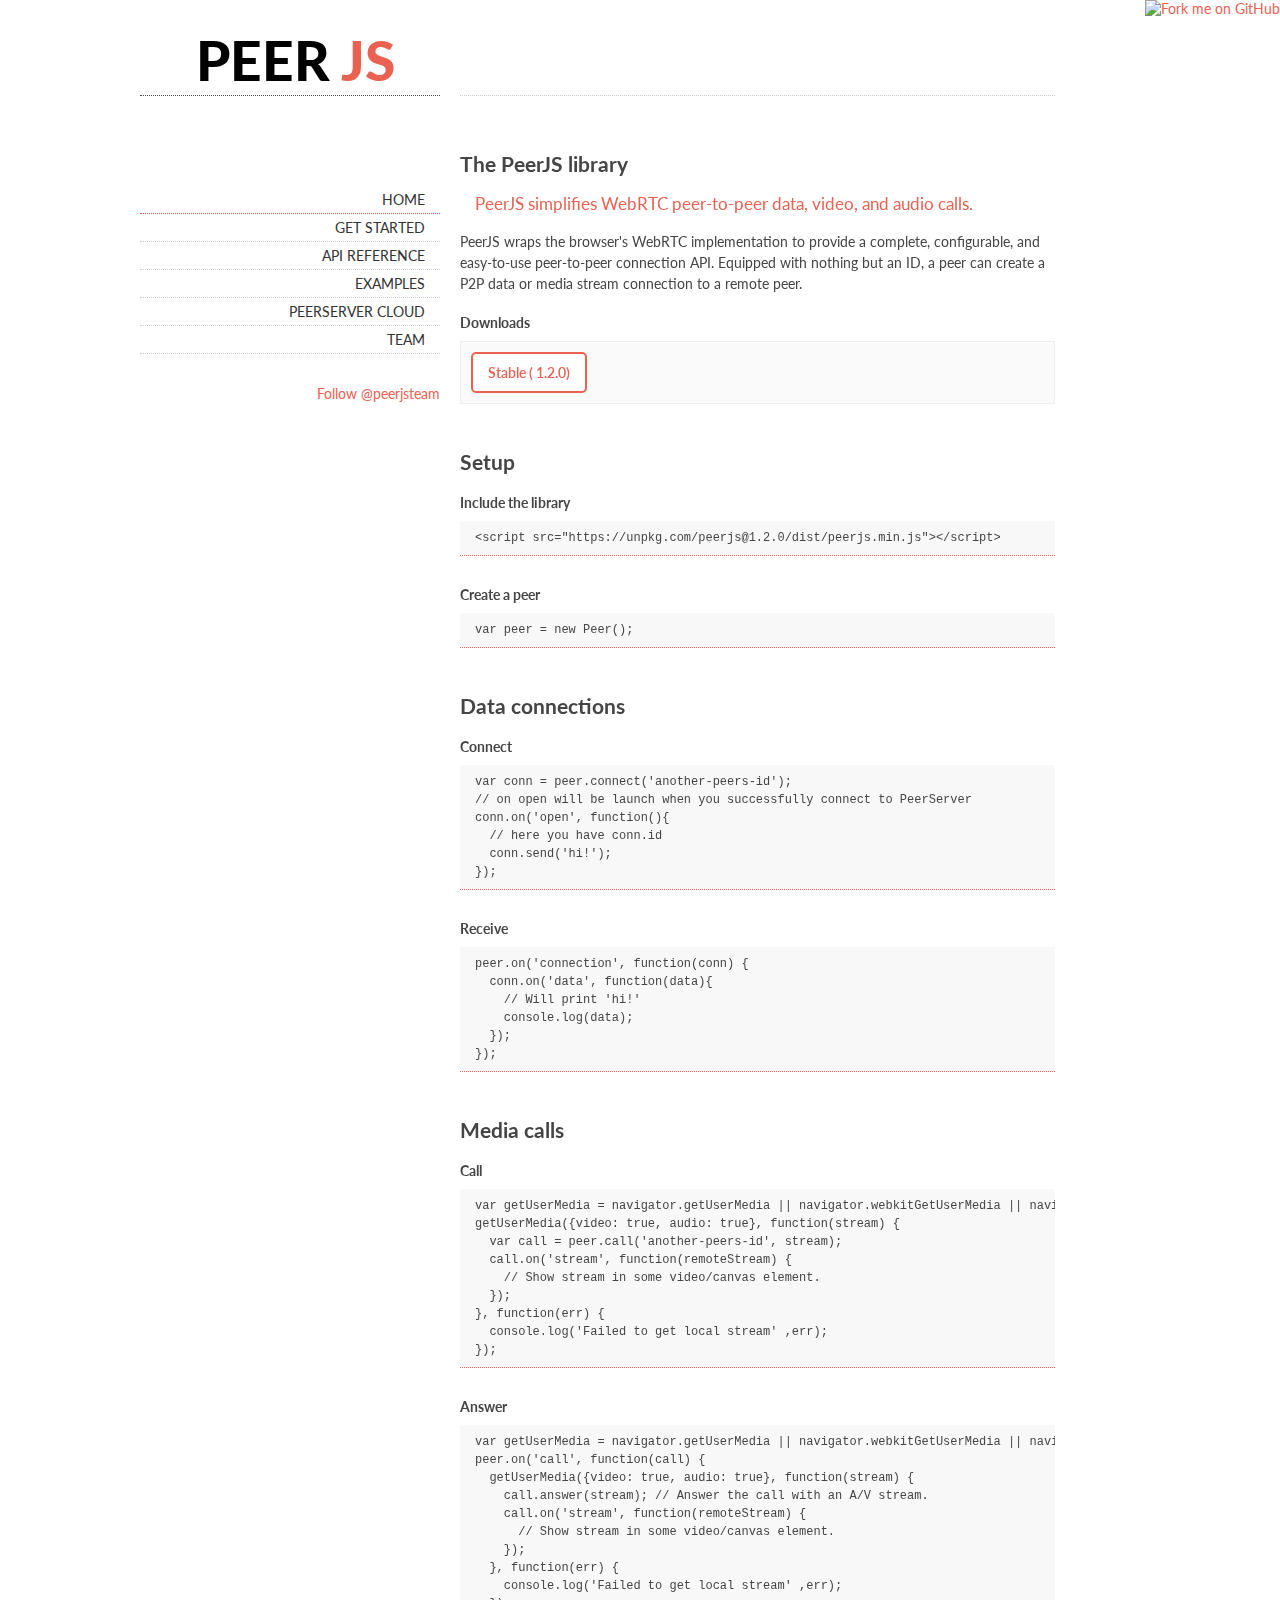
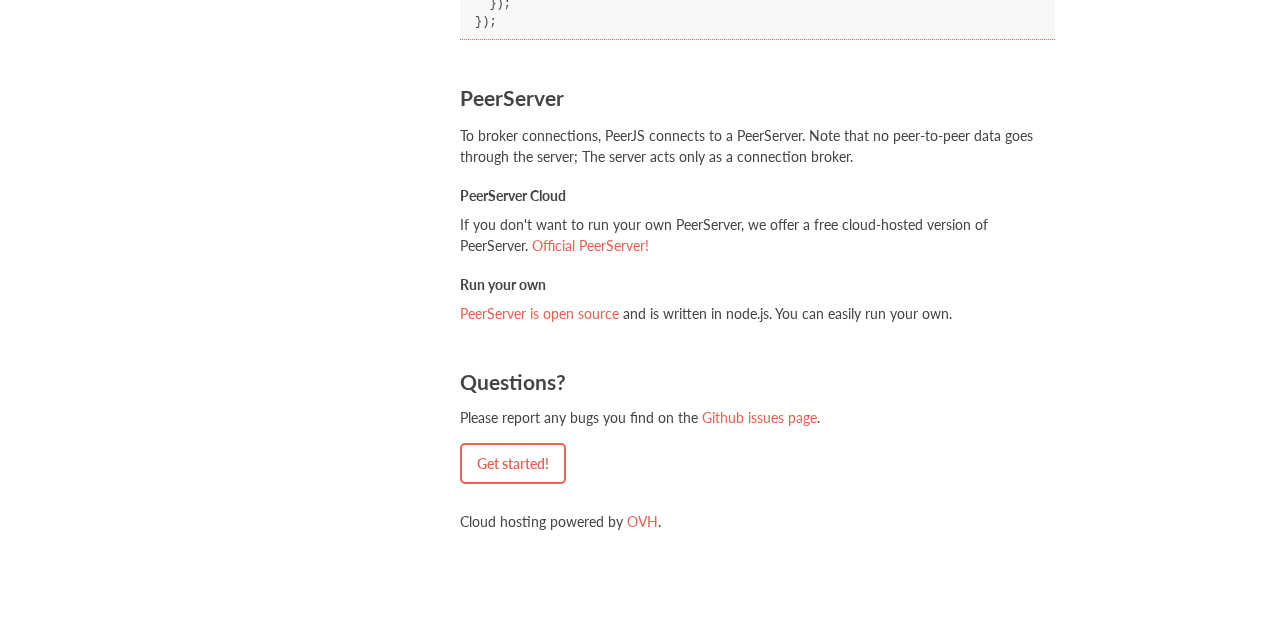
==== commit f6c11eb8: "update" ====
--- a/index.html
+++ b/index.html
@@ -3,9 +3,9 @@
 
 <head>
   <title>
-    
-      PeerJS - Simple peer-to-peer with WebRTC
-        
+
+    PeerJS - Simple peer-to-peer with WebRTC
+
   </title>
   <meta http-equiv="Content-Type" content="text/html; charset=utf-8">
   <meta http-equiv="Content-Language" content="en-us">
@@ -16,22 +16,17 @@
   <link href="css/style.css" rel="stylesheet" type="text/css">
   <link href="css/fonts.css" rel="stylesheet" type="text/css">
   <link href="css/button.css" rel="stylesheet" type="text/css">
-  <link href="css/reveal.css" rel="stylesheet" type="text/css">
   <link href='https://fonts.googleapis.com/css?family=Lato:400,700,900italic' rel='stylesheet' type='text/css'>
 
-
-  <script type="text/javascript" src="https://ajax.googleapis.com/ajax/libs/jquery/1.6.2/jquery.min.js"></script>
-  <script type="text/javascript" src="js/jquery.reveal.js"></script>
-  <script type="text/javascript" src="js/index.js"></script>
-  <script type="text/javascript" src="js/account.js"></script>
+  <script type="text/javascript" src="js/jquery.min.js"></script>
   <link rel="shortcut icon" href="media/favicon.ico.html" />
 </head>
 
 <body>
 
   <a href="https://github.com/peers" id="gh-link">
-    <img style="z-index: 9999;position: absolute; top: 0; right: 0; border: 0;" src="https://s3.amazonaws.com/github/ribbons/forkme_right_darkblue_121621.png"
-      alt="Fork me on GitHub">
+    <img style="z-index: 9999;position: absolute; top: 0; right: 0; border: 0;"
+      src="https://s3.amazonaws.com/github/ribbons/forkme_right_darkblue_121621.png" alt="Fork me on GitHub">
   </a>
   <div id="container">
     <div id="nav-wrap">
@@ -40,63 +35,65 @@
         <span class="highlight">JS</span>
       </div>
       <div id="nav">
-        <a href="index.html" class="active"
-          >Home</a>
+        <a href="index.html" class="active">Home</a>
         <!-- Summary, ideas, brief status. -->
-        <a href="docs.html#start" >Get Started
+        <a href="docs.html#start">Get Started
         </a>
         <a href="docs.html#api">API Reference
         </a>
         <a href="examples.html">Examples
         </a>
         <!-- <a href="/examples" >Examples</a> -->
-        <a href="peerserver.html" >PeerServer Cloud</a>
-        <a href="team.html" >Team</a>
+        <a href="peerserver.html">PeerServer Cloud</a>
+        <a href="team.html">Team</a>
       </div>
       <div class="smbuttons">
-        <iframe src="https://ghbtns.com/github-btn.html?user=peers&repo=peerjs&type=watch&count=true" allowtransparency="true" frameborder="0"
-          scrolling="0" width="100" height="20"></iframe>
-        <a href="https://twitter.com/peerjsteam" class="twitter-follow-button" data-show-count="false" data-lang="en">Follow @peerjsteam</a>
+        <iframe src="https://ghbtns.com/github-btn.html?user=peers&repo=peerjs&type=watch&count=true"
+          allowtransparency="true" frameborder="0" scrolling="0" width="100" height="20"></iframe>
+        <a href="https://twitter.com/peerjsteam" class="twitter-follow-button" data-show-count="false"
+          data-lang="en">Follow @peerjsteam</a>
       </div>
     </div>
     <div id="content">
       <div id="aux-nav">
-        
-    <div></div>
-    
+
+        <div></div>
+
       </div>
       <div id="text">
         <h2>The PeerJS library</h2>
-<p class="tagline">PeerJS simplifies WebRTC peer-to-peer data, video, and audio calls.
-</p>
-<p>PeerJS wraps the browser's WebRTC implementation to provide a complete, configurable, and easy-to-use peer-to-peer connection
-  API. Equipped with nothing but an ID, a peer can create a P2P data or media stream connection to a remote peer.
+        <p class="tagline">PeerJS simplifies WebRTC peer-to-peer data, video, and audio calls.
+        </p>
+        <p>PeerJS wraps the browser's WebRTC implementation to provide a complete, configurable, and easy-to-use
+          peer-to-peer connection
+          API. Equipped with nothing but an ID, a peer can create a P2P data or media stream connection to a remote
+          peer.
 
-  <h4>Downloads</h4>
-  <div class="downloads">
-    <a href="https://unpkg.com/peerjs@1.0.0/dist/peerjs.min.js" download>
-      <div class="download beta">
-        Stable (
-        1.0.0)
-      </div>
-    </a>
-    <div class="clear"></div>
-  </div>
+          <h4>Downloads</h4>
+          <div class="downloads">
+            <a href="https://unpkg.com/peerjs@1.2.0/dist/peerjs.min.js" download>
+              <div class="download beta">
+                Stable (
+                1.2.0)
+              </div>
+            </a>
+            <div class="clear"></div>
+          </div>
 
-  <h2>Setup</h2>
-  <h4>Include the library</h4>
-  <pre>
-&lt;script src="https://unpkg.com/peerjs@1.0.0/dist/peerjs.min.js"&gt;&lt;/script&gt;
+          <h2>Setup</h2>
+          <h4>Include the library</h4>
+          <pre>
+&lt;script src="https://unpkg.com/peerjs@1.2.0/dist/peerjs.min.js"&gt;&lt;/script&gt;
 </pre>
 
-  <h4>Create a peer</h4>
-  <pre>
+          <h4>Create a peer</h4>
+          <pre>
 var peer = new Peer(); 
 </pre>
 
-  <h2>Data connections</h2>
-  <h4>Connect</h4>
-  <pre>
+          <h2>Data connections</h2>
+          <h4>Connect</h4>
+          <pre>
 var conn = peer.connect('another-peers-id');
 // on open will be launch when you successfully connect to PeerServer
 conn.on('open', function(){
@@ -104,8 +101,8 @@
   conn.send('hi!');
 });
 </pre>
-  <h4>Receive</h4>
-  <pre>
+          <h4>Receive</h4>
+          <pre>
 peer.on('connection', function(conn) {
   conn.on('data', function(data){
     // Will print 'hi!'
@@ -114,9 +111,9 @@
 });
 </pre>
 
-  <h2>Media calls</h2>
-  <h4>Call</h4>
-  <pre>
+          <h2>Media calls</h2>
+          <h4>Call</h4>
+          <pre>
 var getUserMedia = navigator.getUserMedia || navigator.webkitGetUserMedia || navigator.mozGetUserMedia;
 getUserMedia({video: true, audio: true}, function(stream) {
   var call = peer.call('another-peers-id', stream);
@@ -127,8 +124,8 @@
   console.log('Failed to get local stream' ,err);
 });
 </pre>
-  <h4>Answer</h4>
-  <pre>
+          <h4>Answer</h4>
+          <pre>
 var getUserMedia = navigator.getUserMedia || navigator.webkitGetUserMedia || navigator.mozGetUserMedia;
 peer.on('call', function(call) {
   getUserMedia({video: true, audio: true}, function(stream) {
@@ -143,35 +140,36 @@
 </pre>
 
 
-  <h2>PeerServer</h2>
-  <p>To broker connections, PeerJS connects to a PeerServer. Note that no peer-to-peer data goes through the server; The
-    server acts only as a connection broker.
-  </p>
-  <h4>PeerServer Cloud</h4>
-  <p>If you don't want to run your own PeerServer, we offer a free cloud-hosted version of PeerServer.
-    <a href="peerserver.html">Official PeerServer!
-    </a>
-  </p>
-  <h4>Run your own</h4>
-  <p>
-    <a href="https://github.com/peers/peerjs-server">PeerServer is open source
-    </a> and is written in node.js. You can easily run your own.</p>
+          <h2>PeerServer</h2>
+          <p>To broker connections, PeerJS connects to a PeerServer. Note that no peer-to-peer data goes through the
+            server; The
+            server acts only as a connection broker.
+          </p>
+          <h4>PeerServer Cloud</h4>
+          <p>If you don't want to run your own PeerServer, we offer a free cloud-hosted version of PeerServer.
+            <a href="peerserver.html">Official PeerServer!
+            </a>
+          </p>
+          <h4>Run your own</h4>
+          <p>
+            <a href="https://github.com/peers/peerjs-server">PeerServer is open source
+            </a> and is written in node.js. You can easily run your own.</p>
 
 
-  <h2>Questions?</h2>
-  Please report any bugs you find on the
-  <a href="https://github.com/peers/peerjs/issues">Github issues page</a>.
-  <br/>
-  <br>
-  <a href="docs.html#start">
-    <div class="download">Get started!</div>
-  </a>
-  <br>
-  <br>
-  <br>
-  <br>
-  <p>Cloud hosting powered by
-    <a href="https://www.ovh.com">OVH</a>.</p>
+          <h2>Questions?</h2>
+          Please report any bugs you find on the
+          <a href="https://github.com/peers/peerjs/issues">Github issues page</a>.
+          <br />
+          <br>
+          <a href="docs.html#start">
+            <div class="download">Get started!</div>
+          </a>
+          <br>
+          <br>
+          <br>
+          <br>
+          <p>Cloud hosting powered by
+            <a href="https://www.ovh.com">OVH</a>.</p>
       </div>
     </div>
   </div>
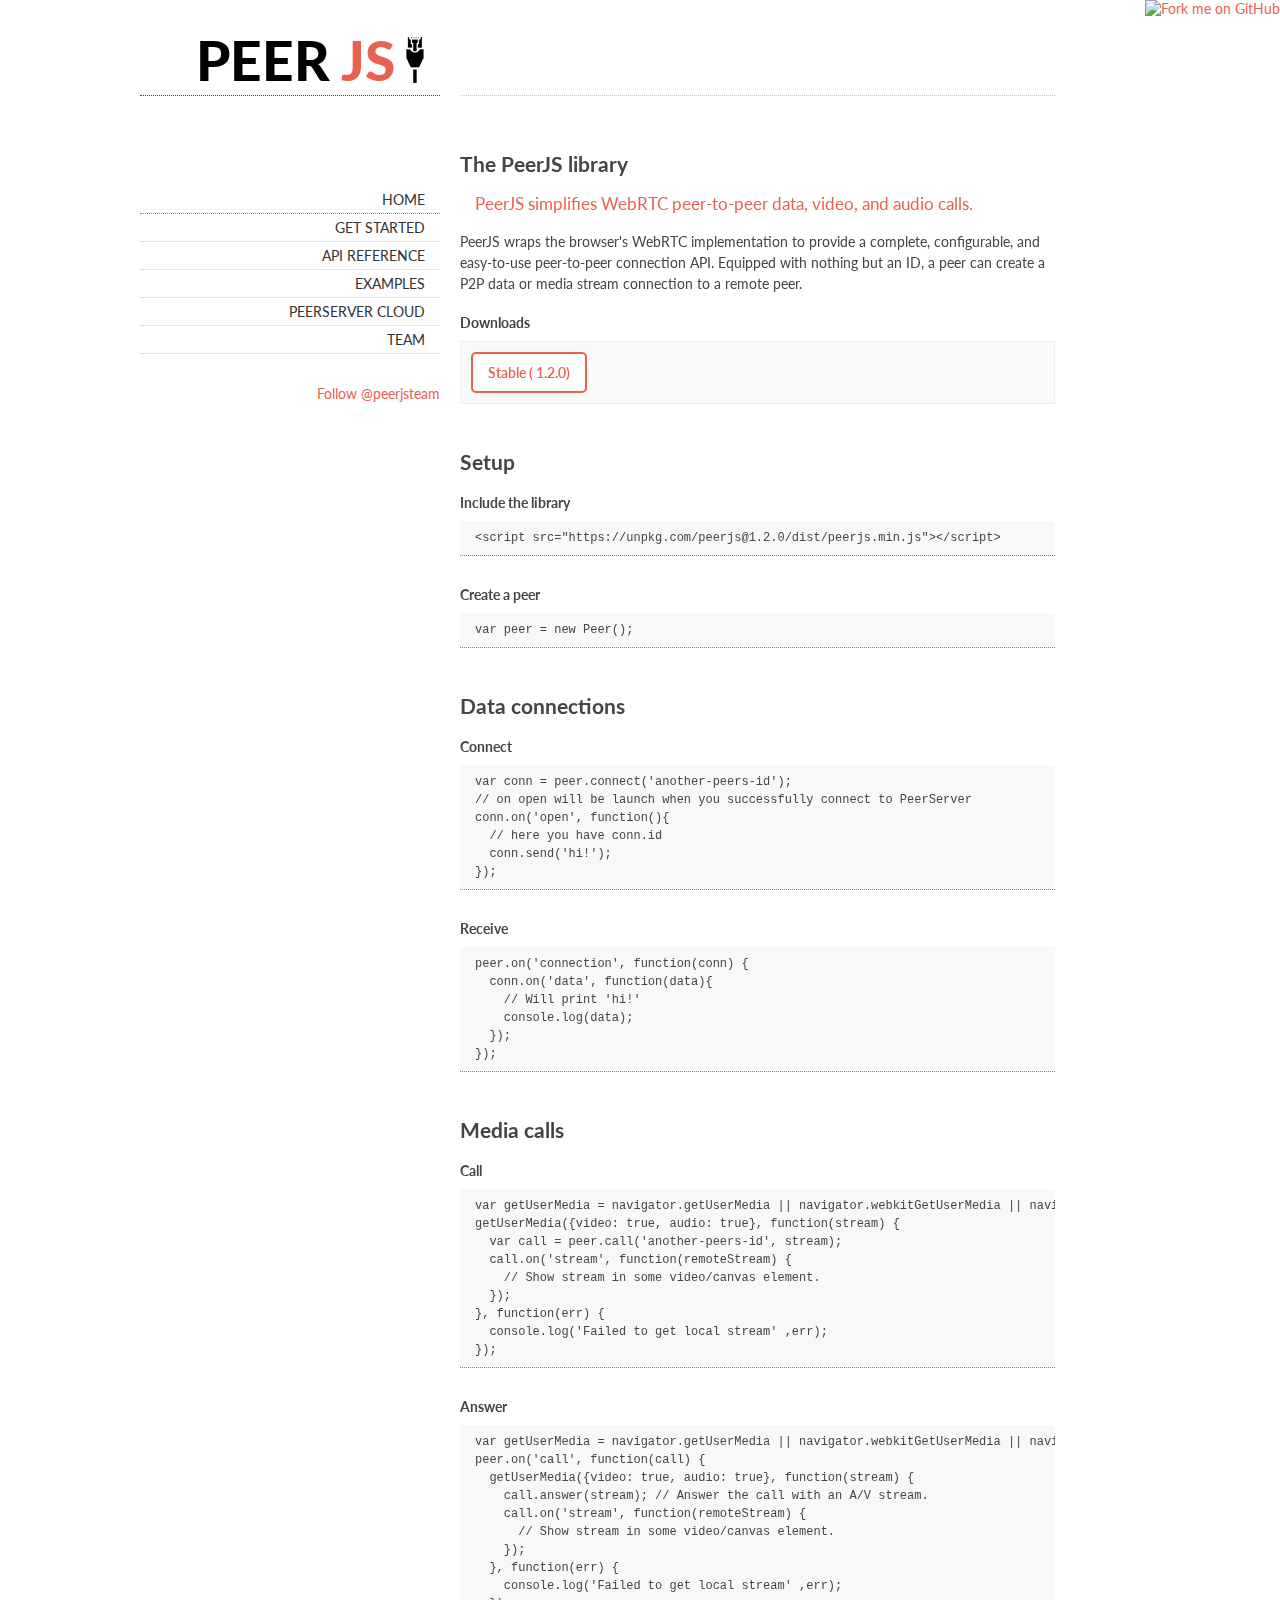
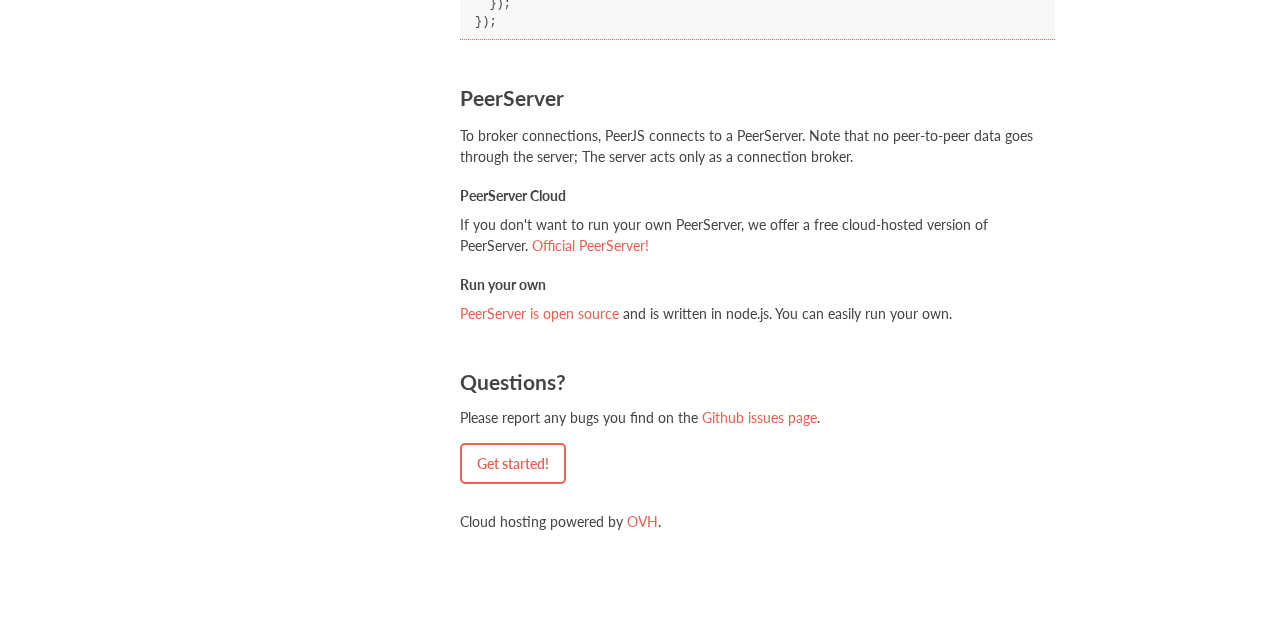
==== commit 9fdae1f7: "ref" ====
--- a/index.html
+++ b/index.html
@@ -19,7 +19,7 @@
   <link href='https://fonts.googleapis.com/css?family=Lato:400,700,900italic' rel='stylesheet' type='text/css'>
 
   <script type="text/javascript" src="js/jquery.min.js"></script>
-  <link rel="shortcut icon" href="media/favicon.ico.html" />
+  <link rel="shortcut icon" href="media/favicon.ico" />
 </head>
 
 <body>
--- a/css/style.css
+++ b/css/style.css
@@ -258,13 +258,6 @@
   line-height: 1.5em;
 }
 
-/*#content ul li {
-  display: block;
-  background-color: #f8f8f8;
-  padding: 3px 3px 3px 15px;
-  margin-top: 5px;
-}*/
-
 #text {
   width: 85%;
   padding: 0 20px;
@@ -273,7 +266,7 @@
 
 .sign {
   font-weight: 900;
-  background-image: url(../media/logo.png.html);
+  background-image: url(../media/logo.png);
   background-repeat: no-repeat;
   background-position: right center;
   text-align: right;
@@ -285,7 +278,7 @@
 
 @media (-webkit-min-device-pixel-ratio: 2), (min-resolution: 192dpi) {
   .sign {
-    background-image: url(../media/logo_big.png.html);
+    background-image: url(../media/logo_big.png);
   }
 }
 
@@ -655,8 +648,6 @@
 .person .img {
   border-bottom: 4px solid #e96151;
 }
-.person .text {
-}
 
 .person .img {
   height: 90px;
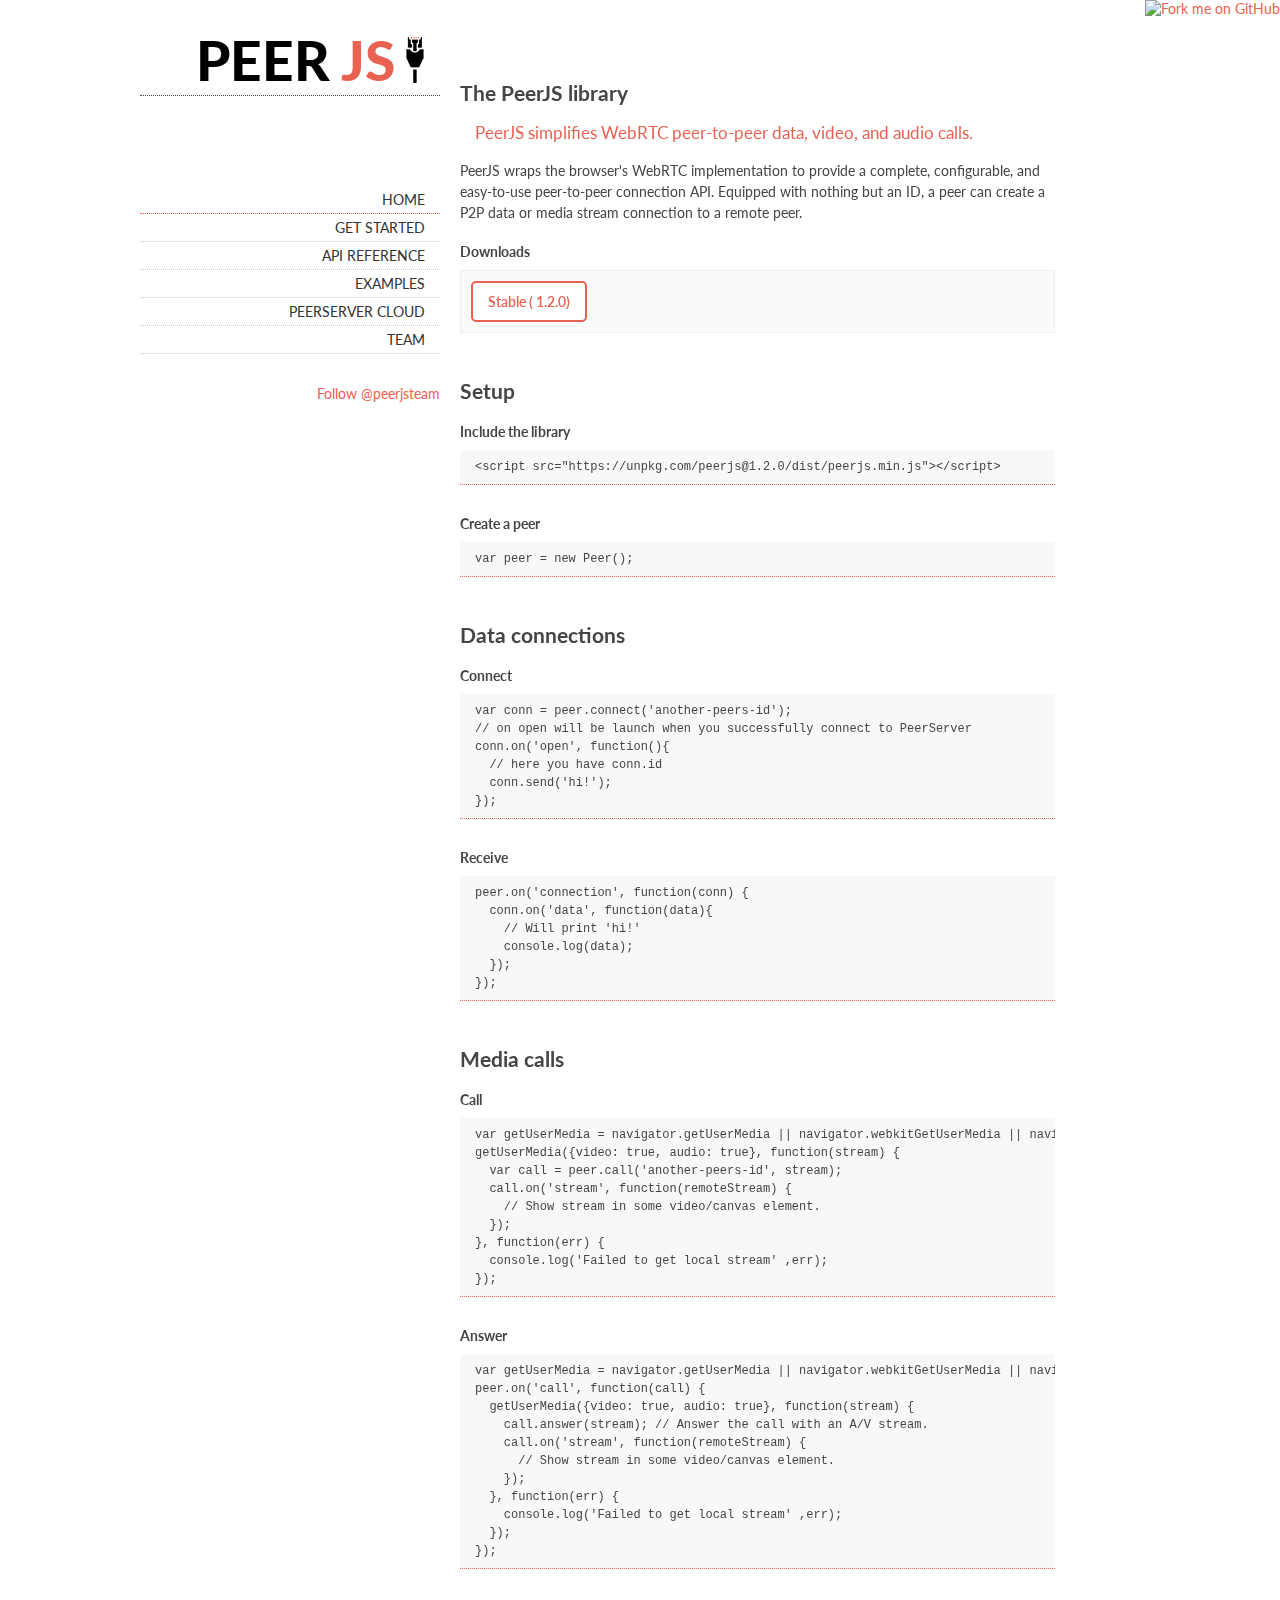
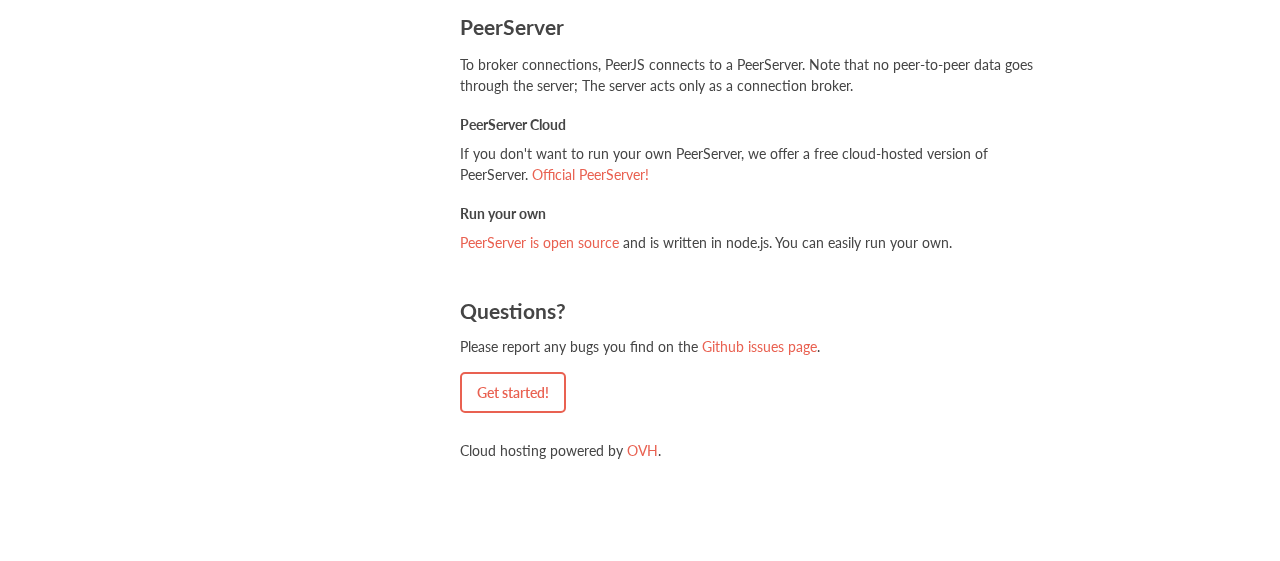
==== commit b9e91322: "ref" ====
--- a/index.html
+++ b/index.html
@@ -2,11 +2,7 @@
 <html lang="en">
 
 <head>
-  <title>
-
-    PeerJS - Simple peer-to-peer with WebRTC
-
-  </title>
+  <title>PeerJS - Simple peer-to-peer with WebRTC</title>
   <meta http-equiv="Content-Type" content="text/html; charset=utf-8">
   <meta http-equiv="Content-Language" content="en-us">
   <meta name="description" content="Where peers connect and data channels easily.">
@@ -18,8 +14,9 @@
   <link href="css/button.css" rel="stylesheet" type="text/css">
   <link href='https://fonts.googleapis.com/css?family=Lato:400,700,900italic' rel='stylesheet' type='text/css'>
 
+  <link rel="shortcut icon" href="media/favicon.ico" />
+
   <script type="text/javascript" src="js/jquery.min.js"></script>
-  <link rel="shortcut icon" href="media/favicon.ico" />
 </head>
 
 <body>
@@ -55,11 +52,6 @@
       </div>
     </div>
     <div id="content">
-      <div id="aux-nav">
-
-        <div></div>
-
-      </div>
       <div id="text">
         <h2>The PeerJS library</h2>
         <p class="tagline">PeerJS simplifies WebRTC peer-to-peer data, video, and audio calls.
@@ -174,20 +166,6 @@
     </div>
   </div>
   <script>!function (d, s, id) { var js, fjs = d.getElementsByTagName(s)[0]; if (!d.getElementById(id)) { js = d.createElement(s); js.id = id; js.src = "//platform.twitter.com/widgets.js"; fjs.parentNode.insertBefore(js, fjs); } }(document, "script", "twitter-wjs");</script>
-  <script type="text/javascript">
-
-    var _gaq = _gaq || [];
-    _gaq.push(['_setAccount', 'UA-38348438-1']);
-    _gaq.push(['_setDomainName', 'peerjs.com']);
-    _gaq.push(['_trackPageview']);
-
-    (function () {
-      var ga = document.createElement('script'); ga.type = 'text/javascript'; ga.async = true;
-      ga.src = ('https:' == document.location.protocol ? 'https://ssl' : 'https://www') + '.google-analytics.com/ga.js';
-      var s = document.getElementsByTagName('script')[0]; s.parentNode.insertBefore(ga, s);
-    })();
-
-  </script>
 </body>
 
 </html>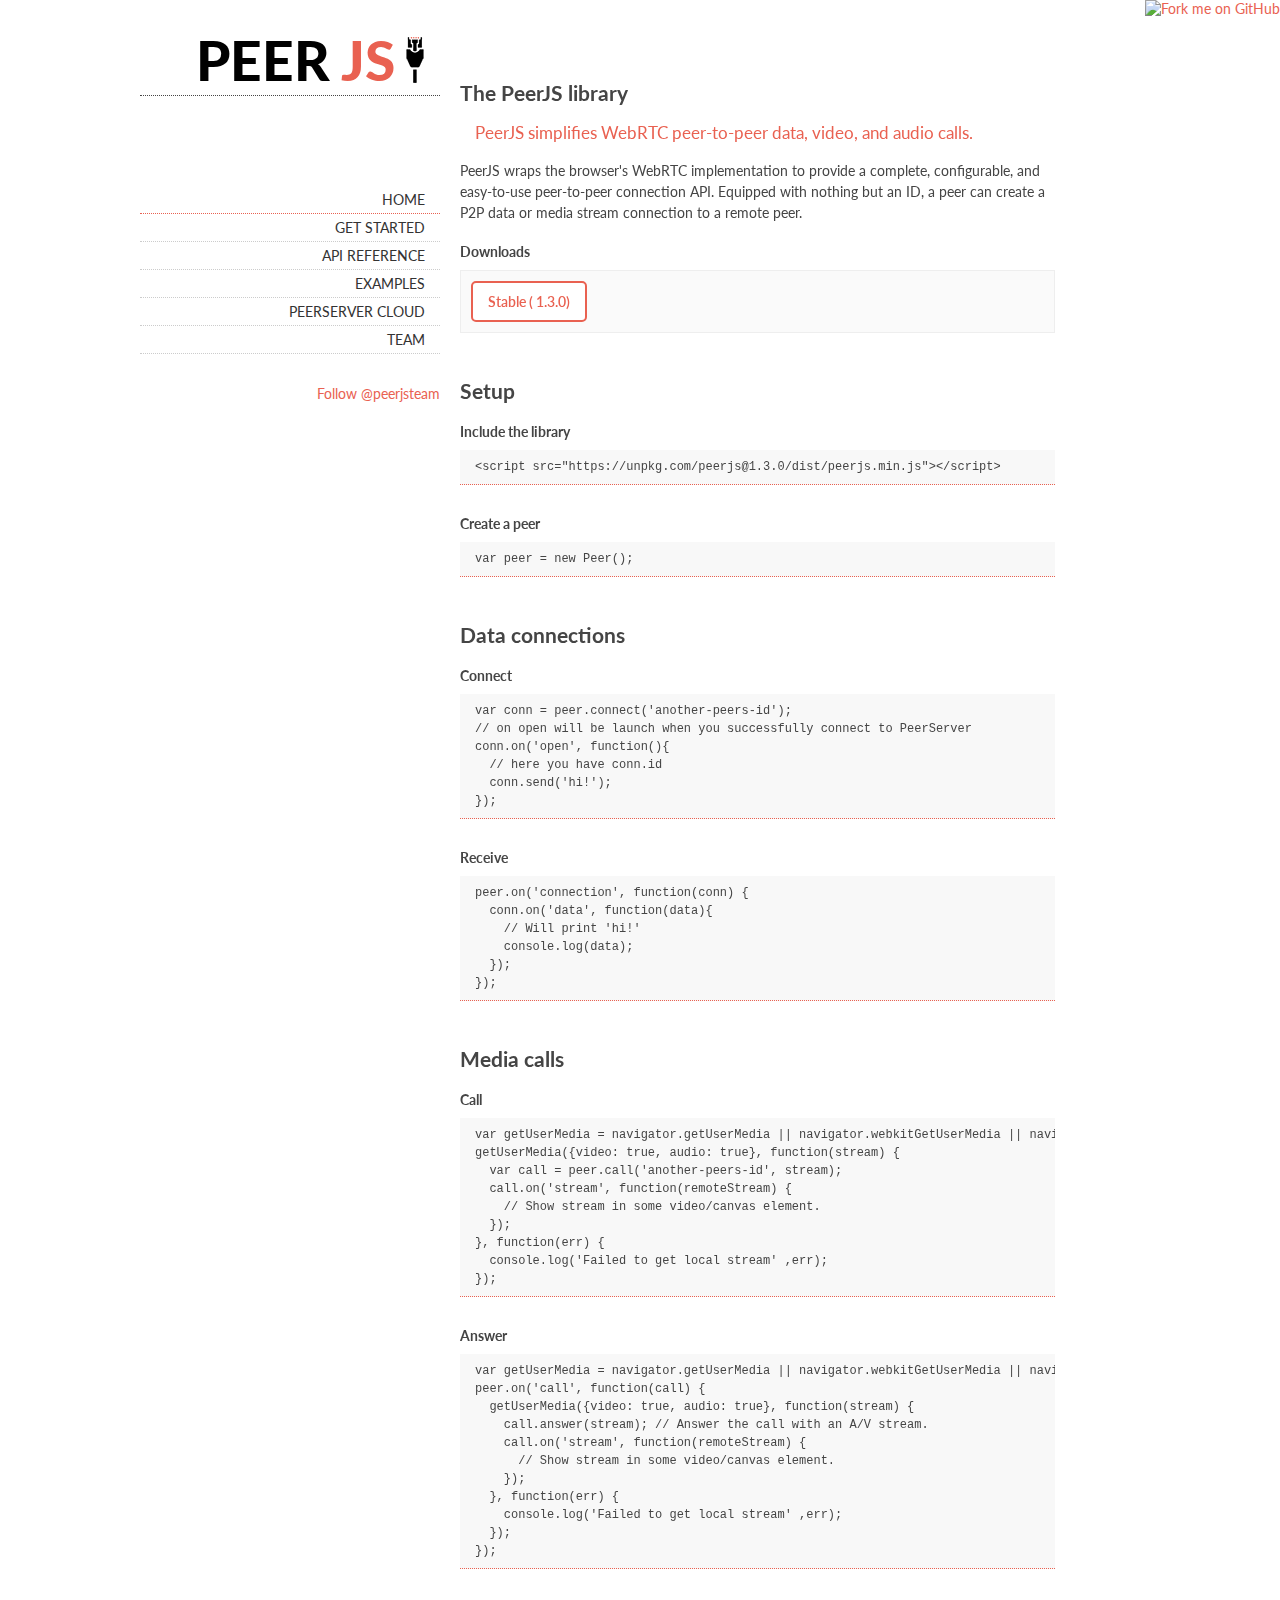
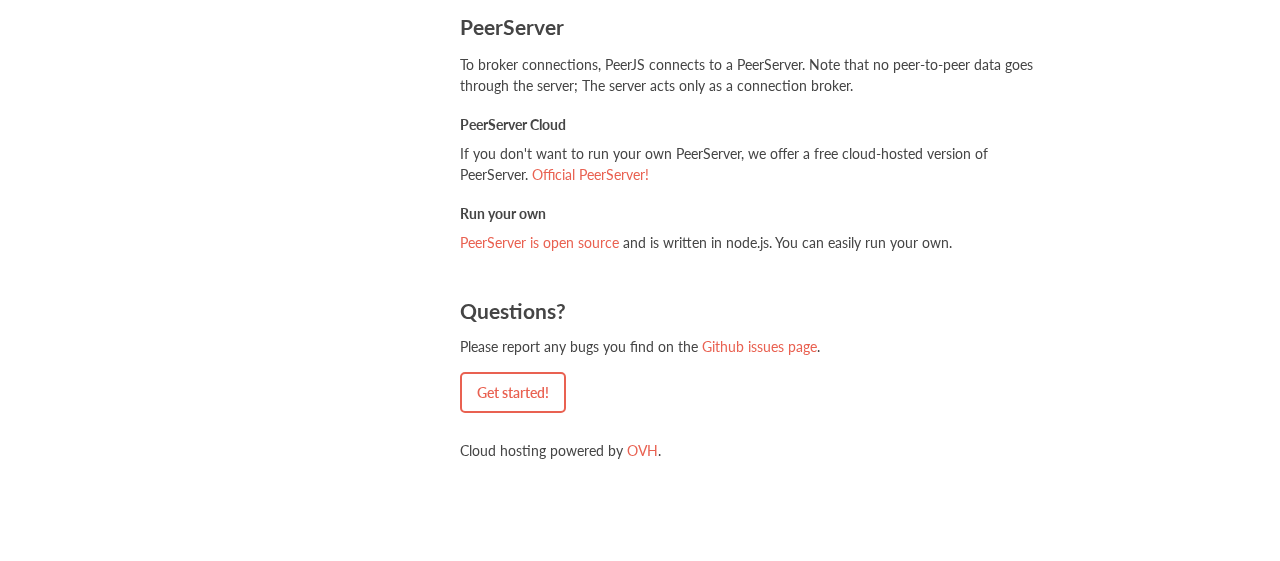
==== commit 8e143ad3: "update doc" ====
--- a/index.html
+++ b/index.html
@@ -63,10 +63,10 @@
 
           <h4>Downloads</h4>
           <div class="downloads">
-            <a href="https://unpkg.com/peerjs@1.2.0/dist/peerjs.min.js" download>
+            <a href="https://unpkg.com/peerjs@1.3.0/dist/peerjs.min.js" download>
               <div class="download beta">
                 Stable (
-                1.2.0)
+                1.3.0)
               </div>
             </a>
             <div class="clear"></div>
@@ -75,7 +75,7 @@
           <h2>Setup</h2>
           <h4>Include the library</h4>
           <pre>
-&lt;script src="https://unpkg.com/peerjs@1.2.0/dist/peerjs.min.js"&gt;&lt;/script&gt;
+&lt;script src="https://unpkg.com/peerjs@1.3.0/dist/peerjs.min.js"&gt;&lt;/script&gt;
 </pre>
 
           <h4>Create a peer</h4>
--- a/css/style.css
+++ b/css/style.css
@@ -336,138 +336,12 @@
   clear: both;
 }
 
-/* Dash page */
-#apikeys .col-1 {
-  width: 140px;
-}
-
-#apikeys .col-2 {
-  width: 160px;
-}
-#apikeys .col-3 {
-  float: right;
-}
-
-#apikeys,
-.account {
-  margin-bottom: 25px;
-}
-
-.account .col-1 {
-  width: 200px;
-}
-.account .col-2 {
-}
-.account .col-3 {
-  float: right;
-}
-
-/* Status page */
-.notes-table {
-  margin-bottom: 25px;
-}
-.notes-table .col-1,
-.status-table .col-1 {
-  width: 130px;
-}
-.notes-table .col-2,
-.status-table .col-2 {
-  width: 300px;
-  float: right;
-}
-
-.status-table {
-  margin-bottom: 25px;
-}
-
-.status-table .icon-ok {
-  color: green;
-}
-
-.status-table .icon-remove {
-  color: #666;
-}
-/* User Partial */
-
-#aux-nav {
-  width: 85%;
-  height: 40px;
-  margin-left: 20px;
-  padding-top: 30px;
-  position: relative;
-  border-bottom: 1px dotted #ccc;
-}
-
 #text {
   margin: 50px 0 100px 0;
 }
 
-#account-menu {
-  display: none;
-  position: absolute;
-  right: -8px;
-  top: 30px;
-  border: 1px solid #ccc;
-  background-color: #fff;
-  padding-top: 35px;
-  width: 138px;
-  z-index: 99;
-}
-.account-menu-item {
-  margin: 2px;
-  padding: 5px 20px 5px 0;
-  text-align: right;
-}
-
-.account-menu-item:hover {
-  background-color: #f8f8f8;
-  cursor: pointer;
-}
-
-a .account-menu-item {
-  color: #333;
-}
-
-#account-link {
-  z-index: 100;
-  right: 0;
-  top: 40px;
-  width: 100px;
-  position: absolute;
-  color: #666;
-  line-height: 16px;
-  padding-left: 20px;
-  background-position: left center;
-  background-repeat: no-repeat;
-}
-#account-link:hover,
-#account-link.active {
-  color: #333;
-}
-
-#login-link {
-  z-index: 100;
-  right: 0;
-  top: 40px;
-  position: absolute;
-  color: #666;
-  line-height: 16px;
-  background-position: left center;
-  background-repeat: no-repeat;
-  text-align: right;
-}
-
-#login-link a {
-  color: #333;
-}
-
-#login-link a:hover {
-  color: #e96151;
-}
-
 /* Forms */
-input[type="text"],
-input[type="password"] {
+input[type="text"] {
   border: 0;
   font-size: 14px;
   padding: 8px 6px;
@@ -475,110 +349,9 @@
   width: 226px;
   vertical-align: middle;
 }
-input[type="text"]:focus,
-input[type="password"]:focus {
+input[type="text"]:focus {
   outline: none;
   background-color: #f9f9f9;
-}
-
-.f-row {
-  margin-bottom: 5px;
-  height: 34px;
-}
-
-.f-col1 {
-  float: left;
-  line-height: 35px;
-  text-align: left;
-  height: 34px;
-  margin-right: 25px;
-}
-.f-col2 {
-  width: 238px;
-  float: left;
-  line-height: 35px;
-}
-
-.f-submit-row {
-  text-align: center;
-  margin: 30px 0 25px;
-}
-
-#login-box .f-col1,
-#delete-modal .f-col1,
-#editinfo-modal .f-col1 {
-  width: 100px;
-}
-
-#register-modal .f-col1,
-#deletekey-modal .f-col1,
-#editpass-modal .f-col1 {
-  width: 200px;
-}
-
-#newkey-modal .f-col1,
-#editkey-modal .f-col1 {
-  width: 250px;
-}
-#newkey-modal .f-col2,
-#editkey-modal .f-col2 {
-  width: 60px;
-}
-#newkey-modal input[type="text"],
-#editkey-modal input[type="text"] {
-  width: 50px;
-}
-
-#editplan-modal .f-row {
-  height: 223px;
-}
-
-#editplan-modal .f-col1 {
-  cursor: pointer;
-  width: 277px;
-  padding: 10px;
-  border-right: 3px solid #fff;
-  border-bottom: 3px solid #fff;
-  border-radius: 2px;
-  height: 200px;
-}
-#editplan-modal .f-col2 {
-  cursor: pointer;
-  width: 172px;
-  padding: 10px;
-  border-right: 3px solid #fff;
-  border-bottom: 3px solid #fff;
-  border-radius: 2px;
-  height: 200px;
-}
-
-#editplan-modal .f-col1.selected {
-  color: #fff;
-  border-color: #f3aaa1;
-  background-color: #e96151;
-}
-
-#editplan-modal .f-col2.selected {
-  border-color: #eee;
-  background-color: #f8f8f8;
-}
-
-.error-msg {
-  display: none;
-  color: red;
-}
-
-.cc-col {
-  font-size: 10.5px;
-}
-
-/* Checkout */
-.unmetered-plan {
-  display: none;
-}
-
-.planselect {
-  margin-bottom: 20px;
 }
 
 .downloads {
@@ -593,8 +366,7 @@
   margin-bottom: 10px;
 }
 
-.download,
-.planchoice {
+.download {
   transition: all 300ms;
   float: left;
   cursor: pointer;
@@ -614,31 +386,9 @@
   border-radius: 5px;
 }
 
-.planchoice h2 {
-  padding: 0;
-  margin-bottom: 5px;
-}
-
 .download:hover {
   border-color: #d94938;
   color: #d94938;
-}
-
-.planchoice:hover {
-  opacity: 0.7;
-}
-
-.planchoice.free {
-  color: #fff;
-  width: 210px;
-  margin-right: 10px;
-  background-color: #33b8ff;
-}
-
-.planchoice.unmetered {
-  color: #fff;
-  width: 210px;
-  background-color: #e96151;
 }
 
 /** Team page */
@@ -660,10 +410,10 @@
 }
 
 .person .img#michelle {
-  background-image: url(../media/mb.jpg.html);
+  background-image: url(../media/mb.jpg);
 }
 .person .img#eric {
-  background-image: url(../media/ez.jpg.html);
+  background-image: url(../media/ez.jpg);
 }
 
 .random_tagline {
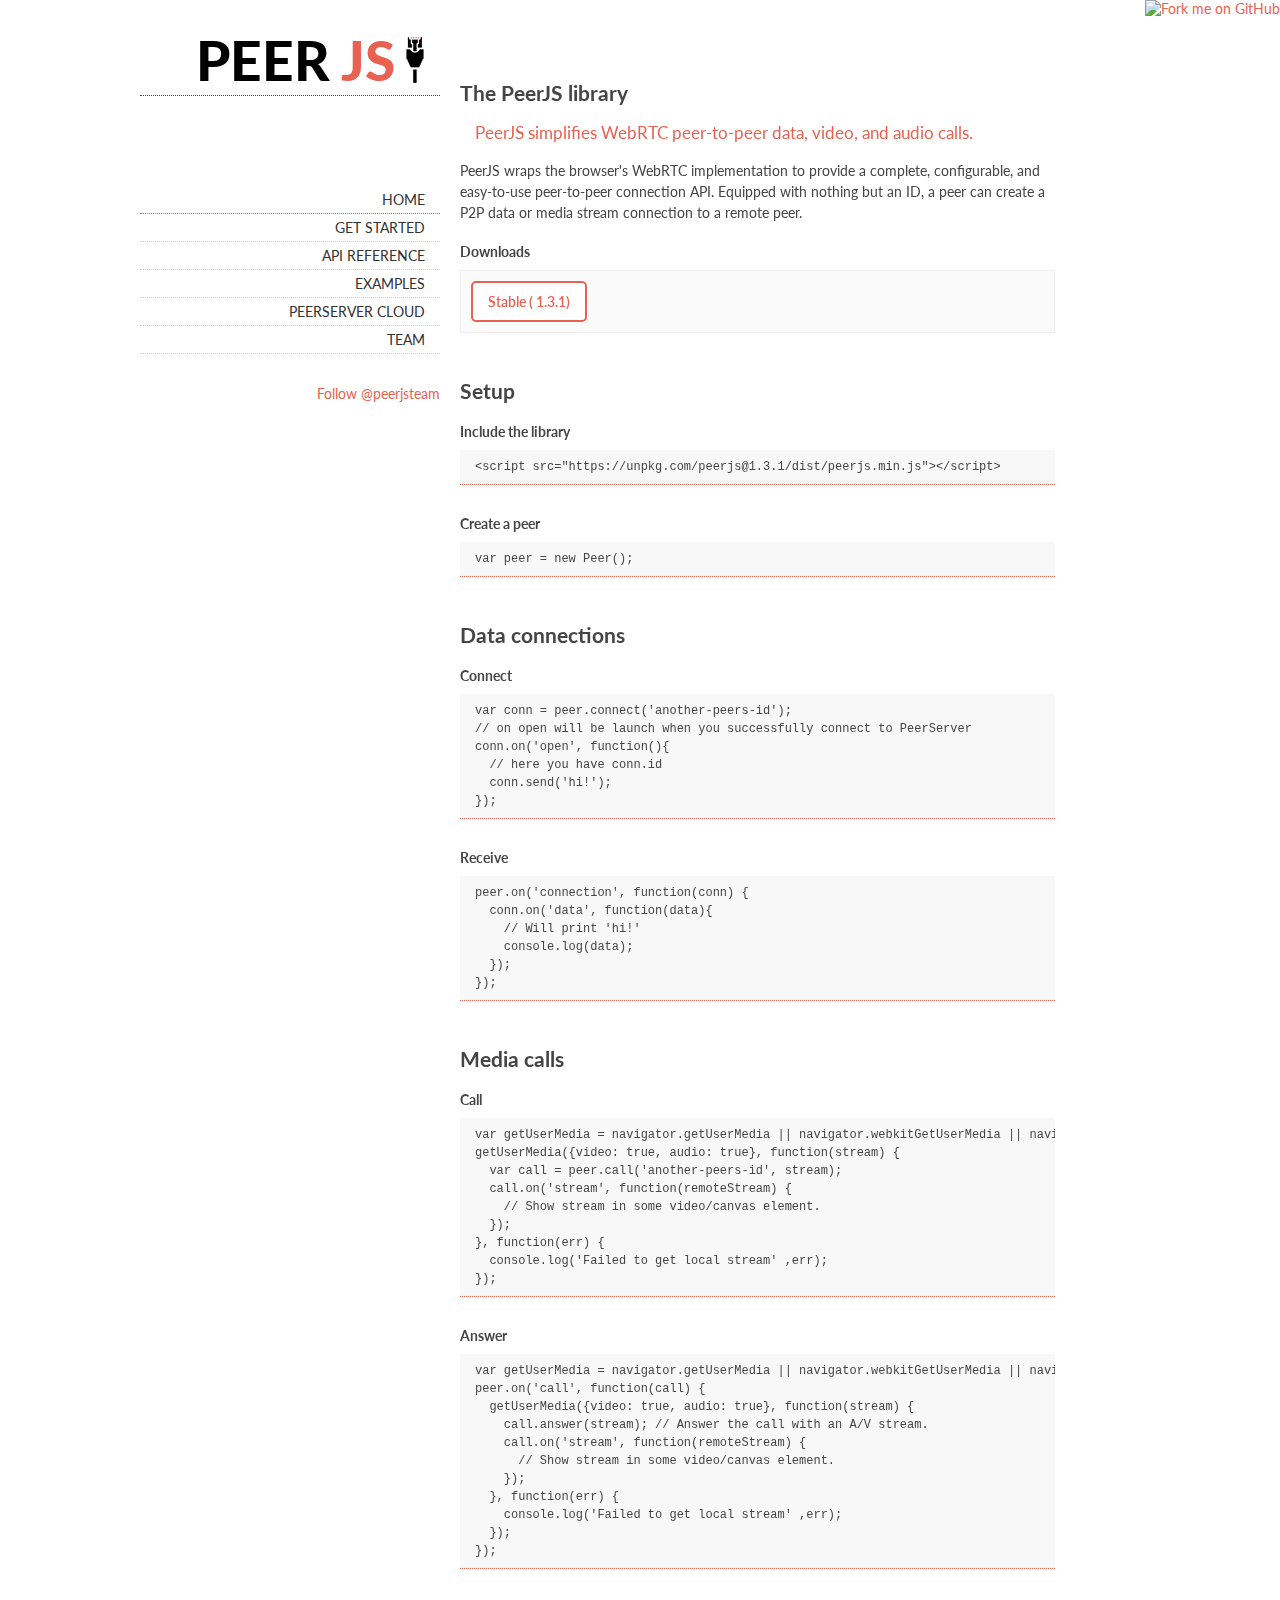
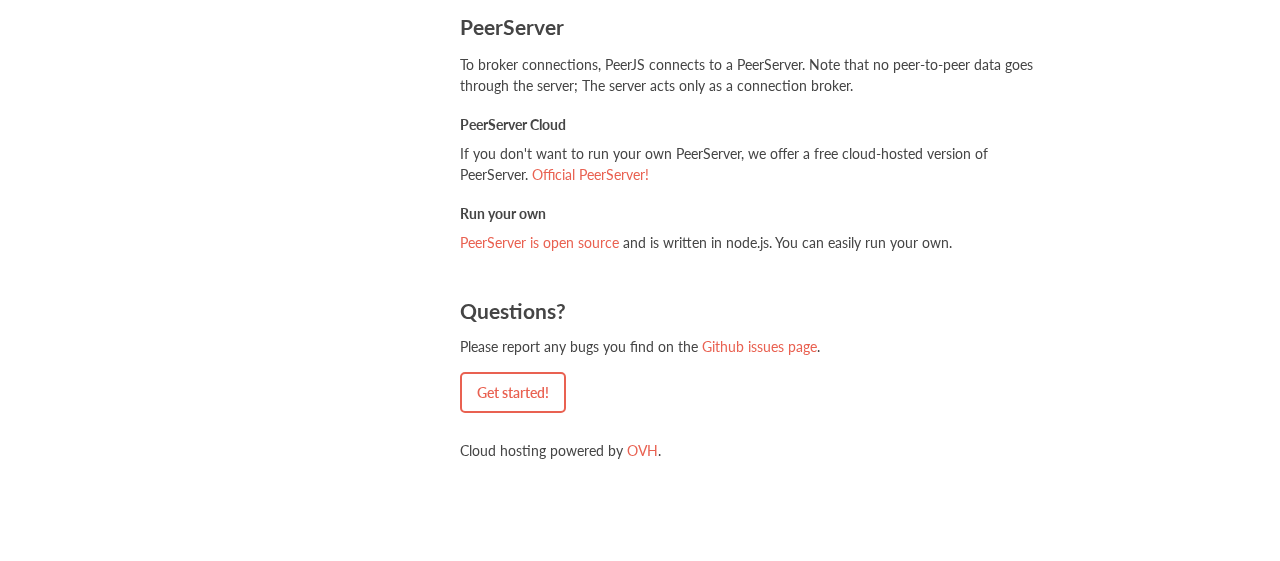
==== commit 538ae7df: "update version" ====
--- a/index.html
+++ b/index.html
@@ -63,10 +63,10 @@
 
           <h4>Downloads</h4>
           <div class="downloads">
-            <a href="https://unpkg.com/peerjs@1.3.0/dist/peerjs.min.js" download>
+            <a href="https://unpkg.com/peerjs@1.3.1/dist/peerjs.min.js" download>
               <div class="download beta">
                 Stable (
-                1.3.0)
+                1.3.1)
               </div>
             </a>
             <div class="clear"></div>
@@ -75,7 +75,7 @@
           <h2>Setup</h2>
           <h4>Include the library</h4>
           <pre>
-&lt;script src="https://unpkg.com/peerjs@1.3.0/dist/peerjs.min.js"&gt;&lt;/script&gt;
+&lt;script src="https://unpkg.com/peerjs@1.3.1/dist/peerjs.min.js"&gt;&lt;/script&gt;
 </pre>
 
           <h4>Create a peer</h4>
